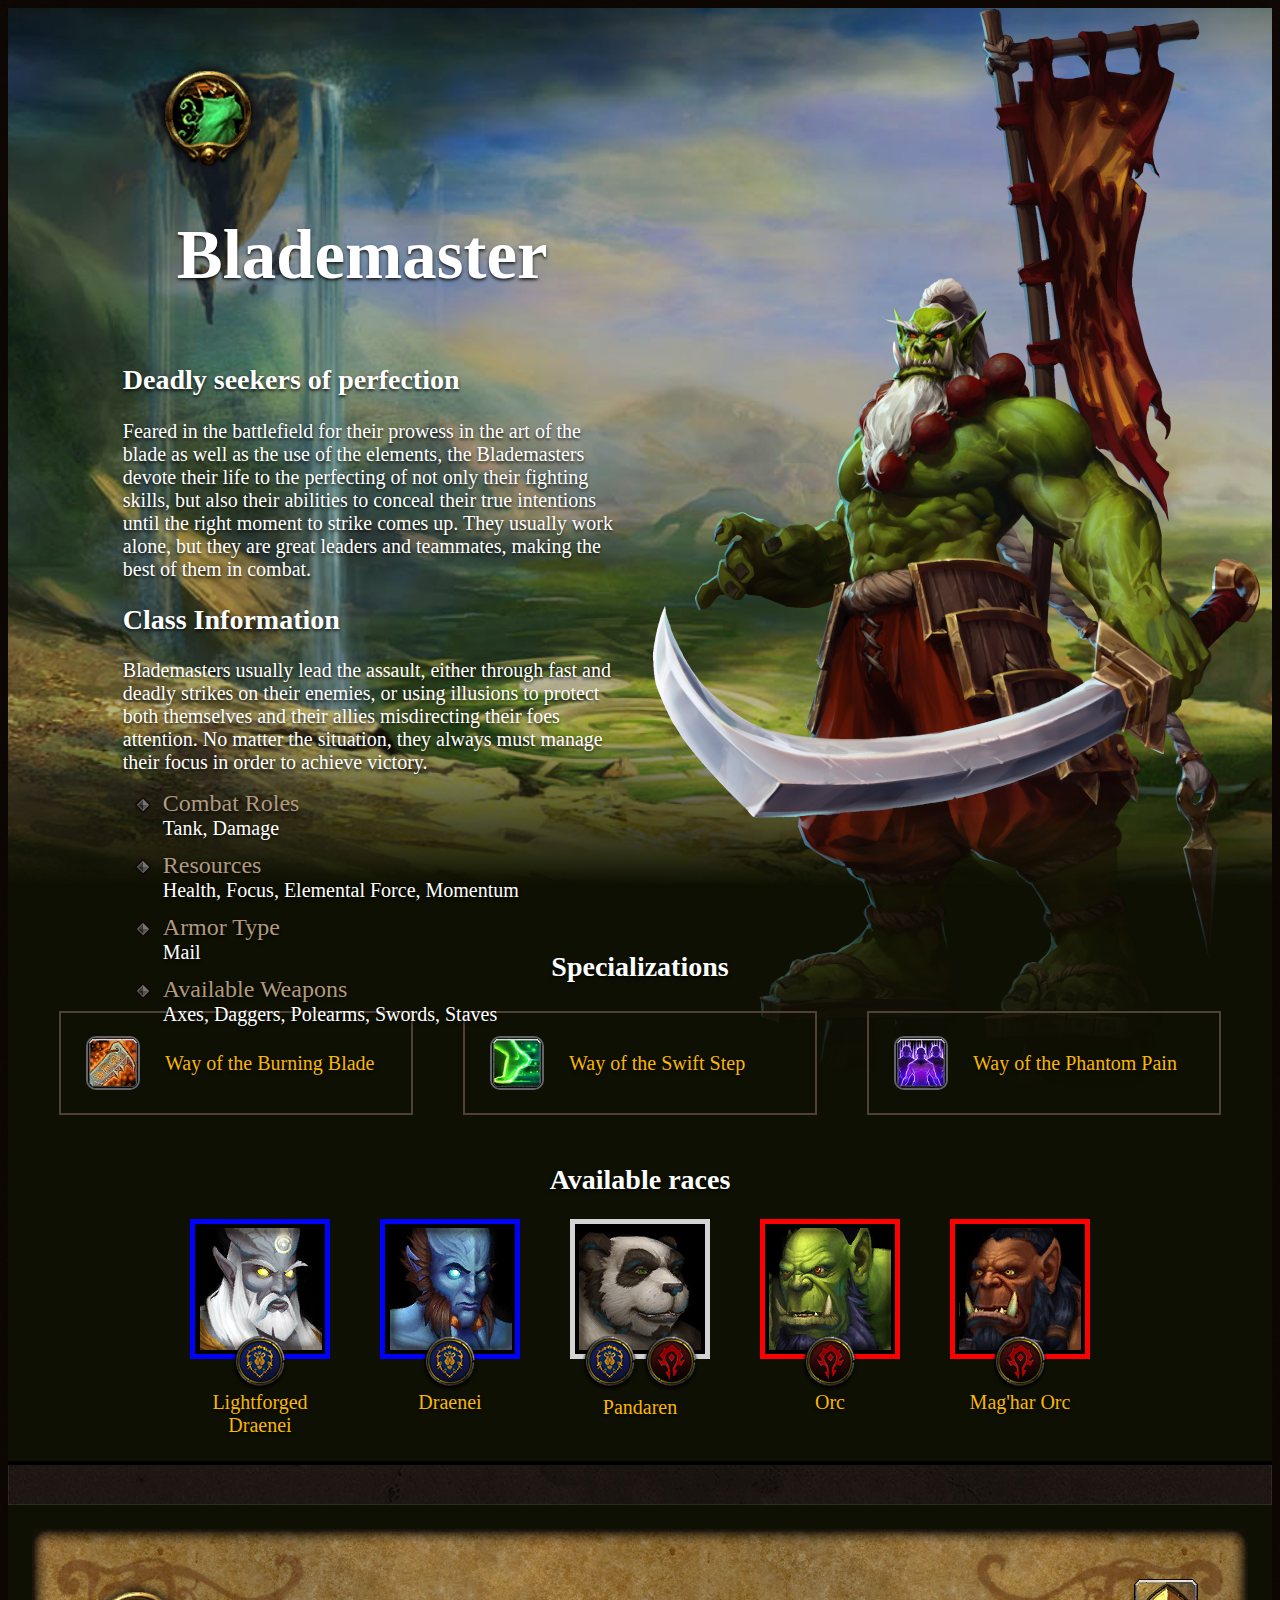
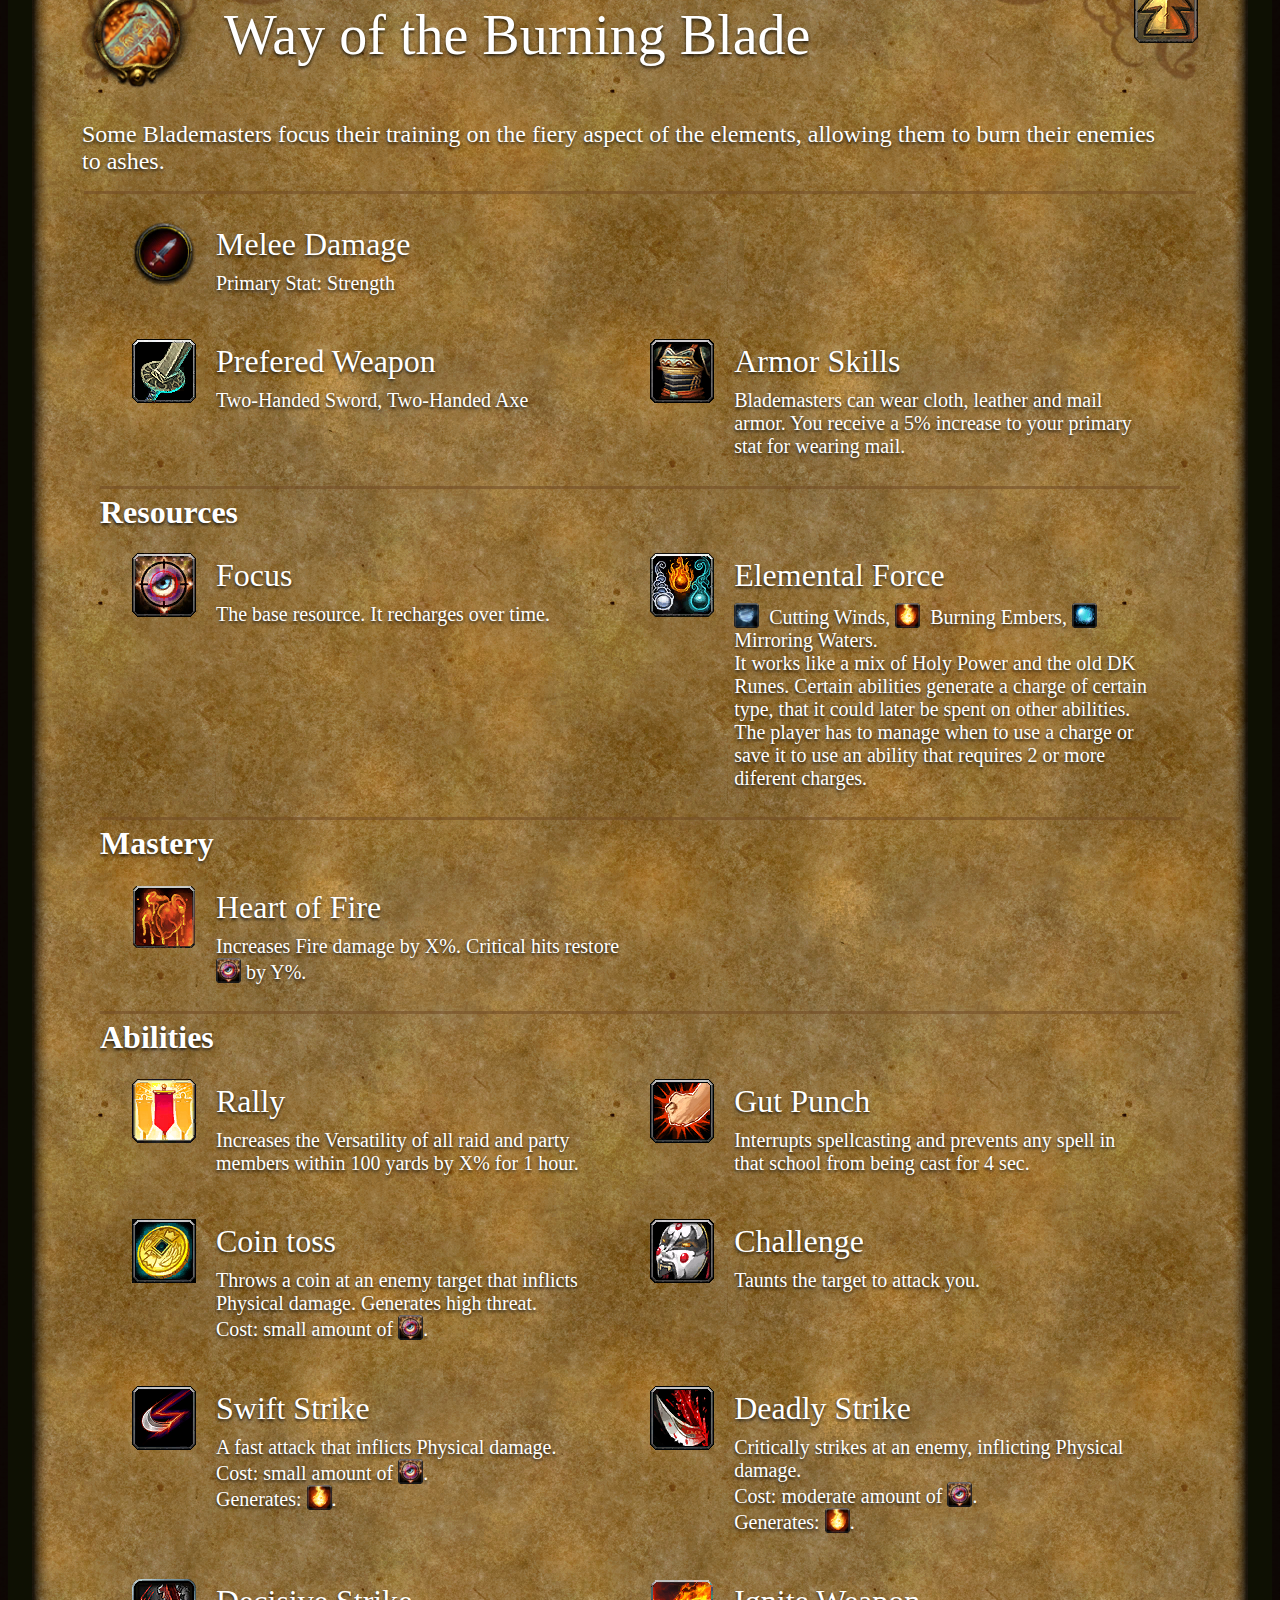
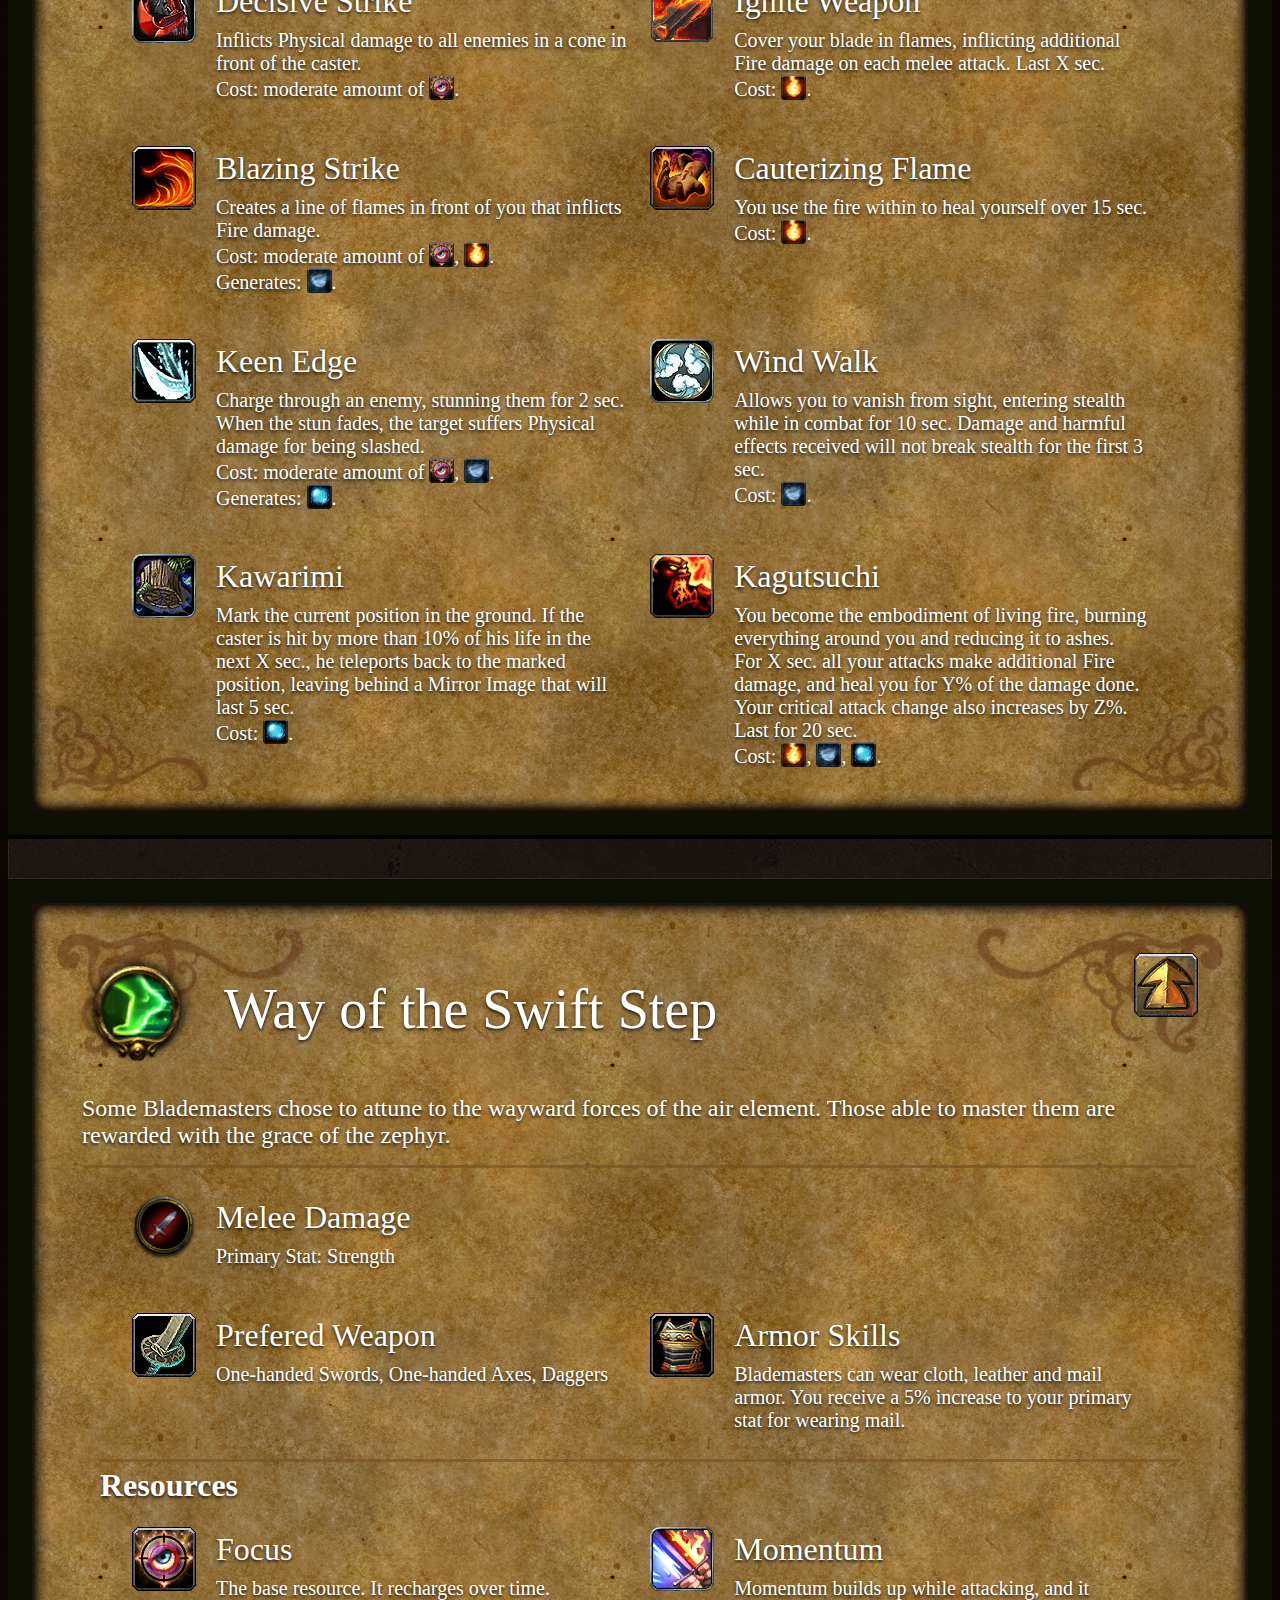
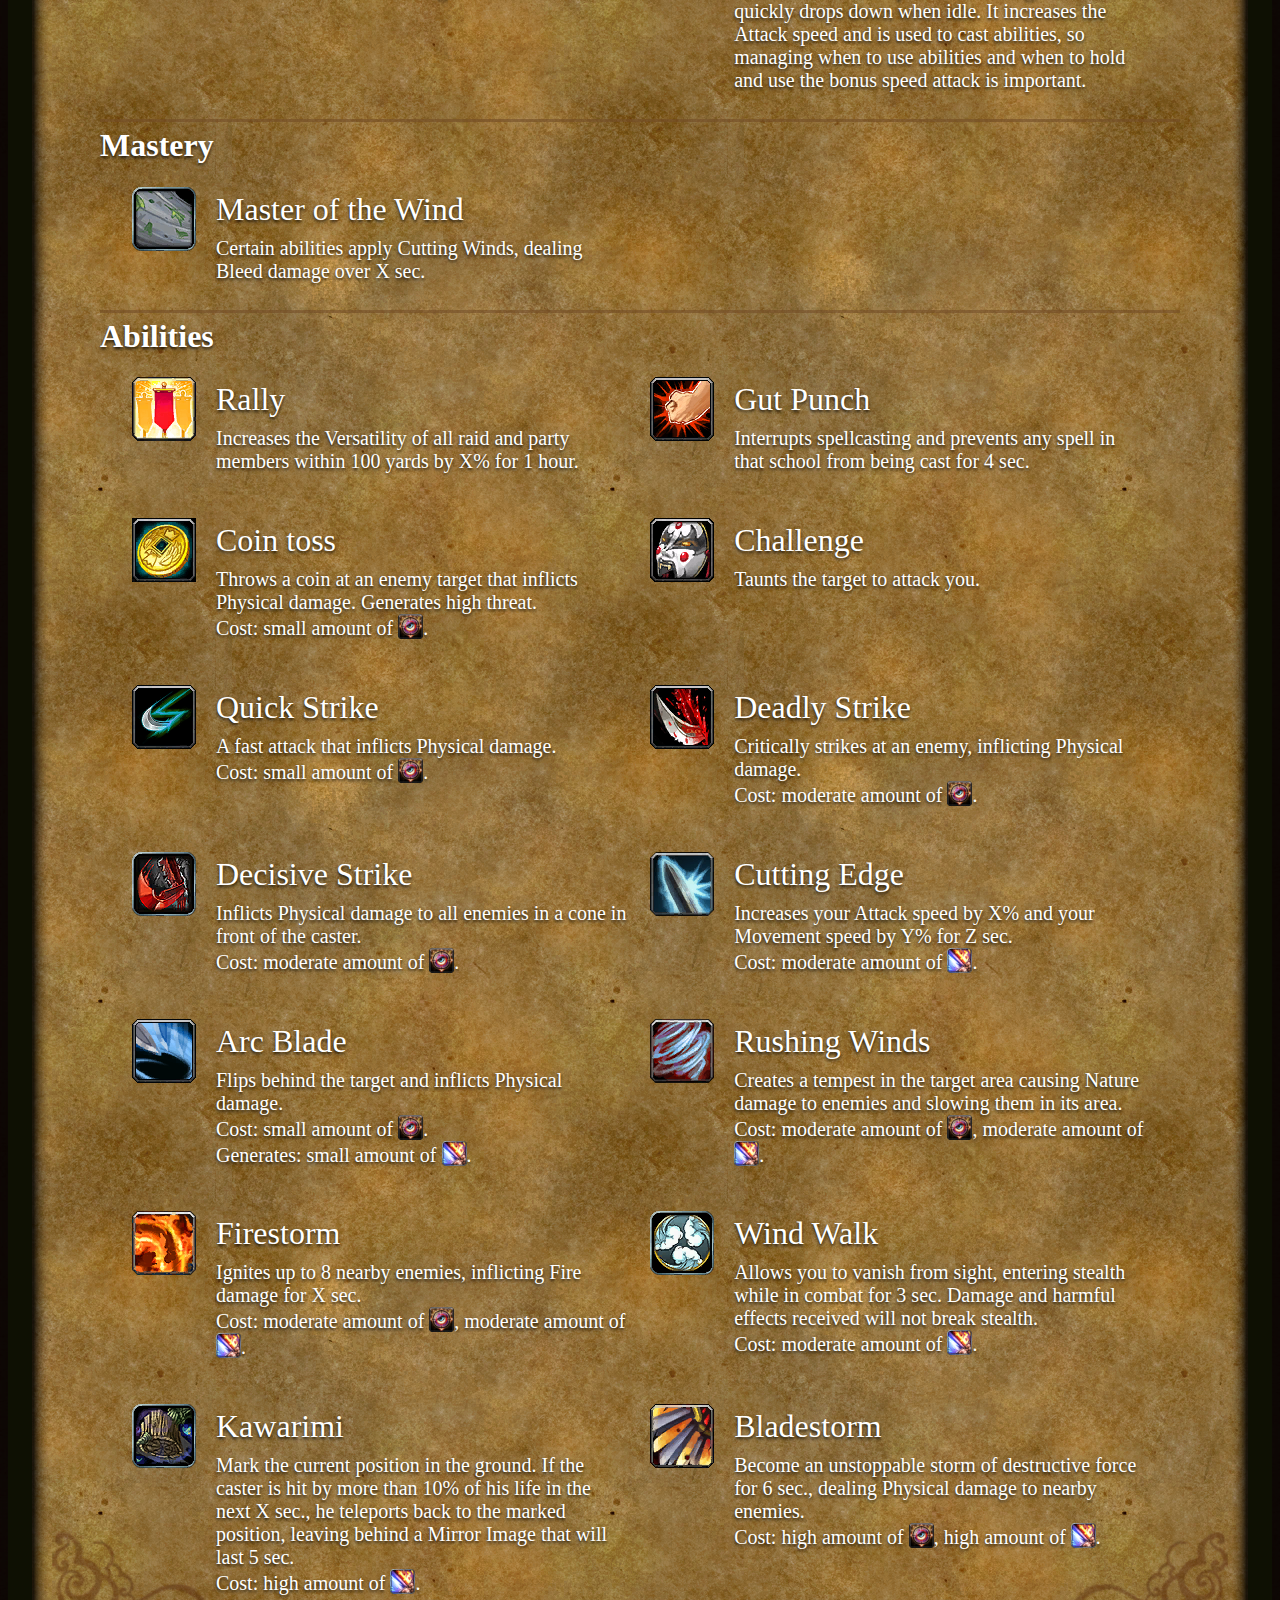
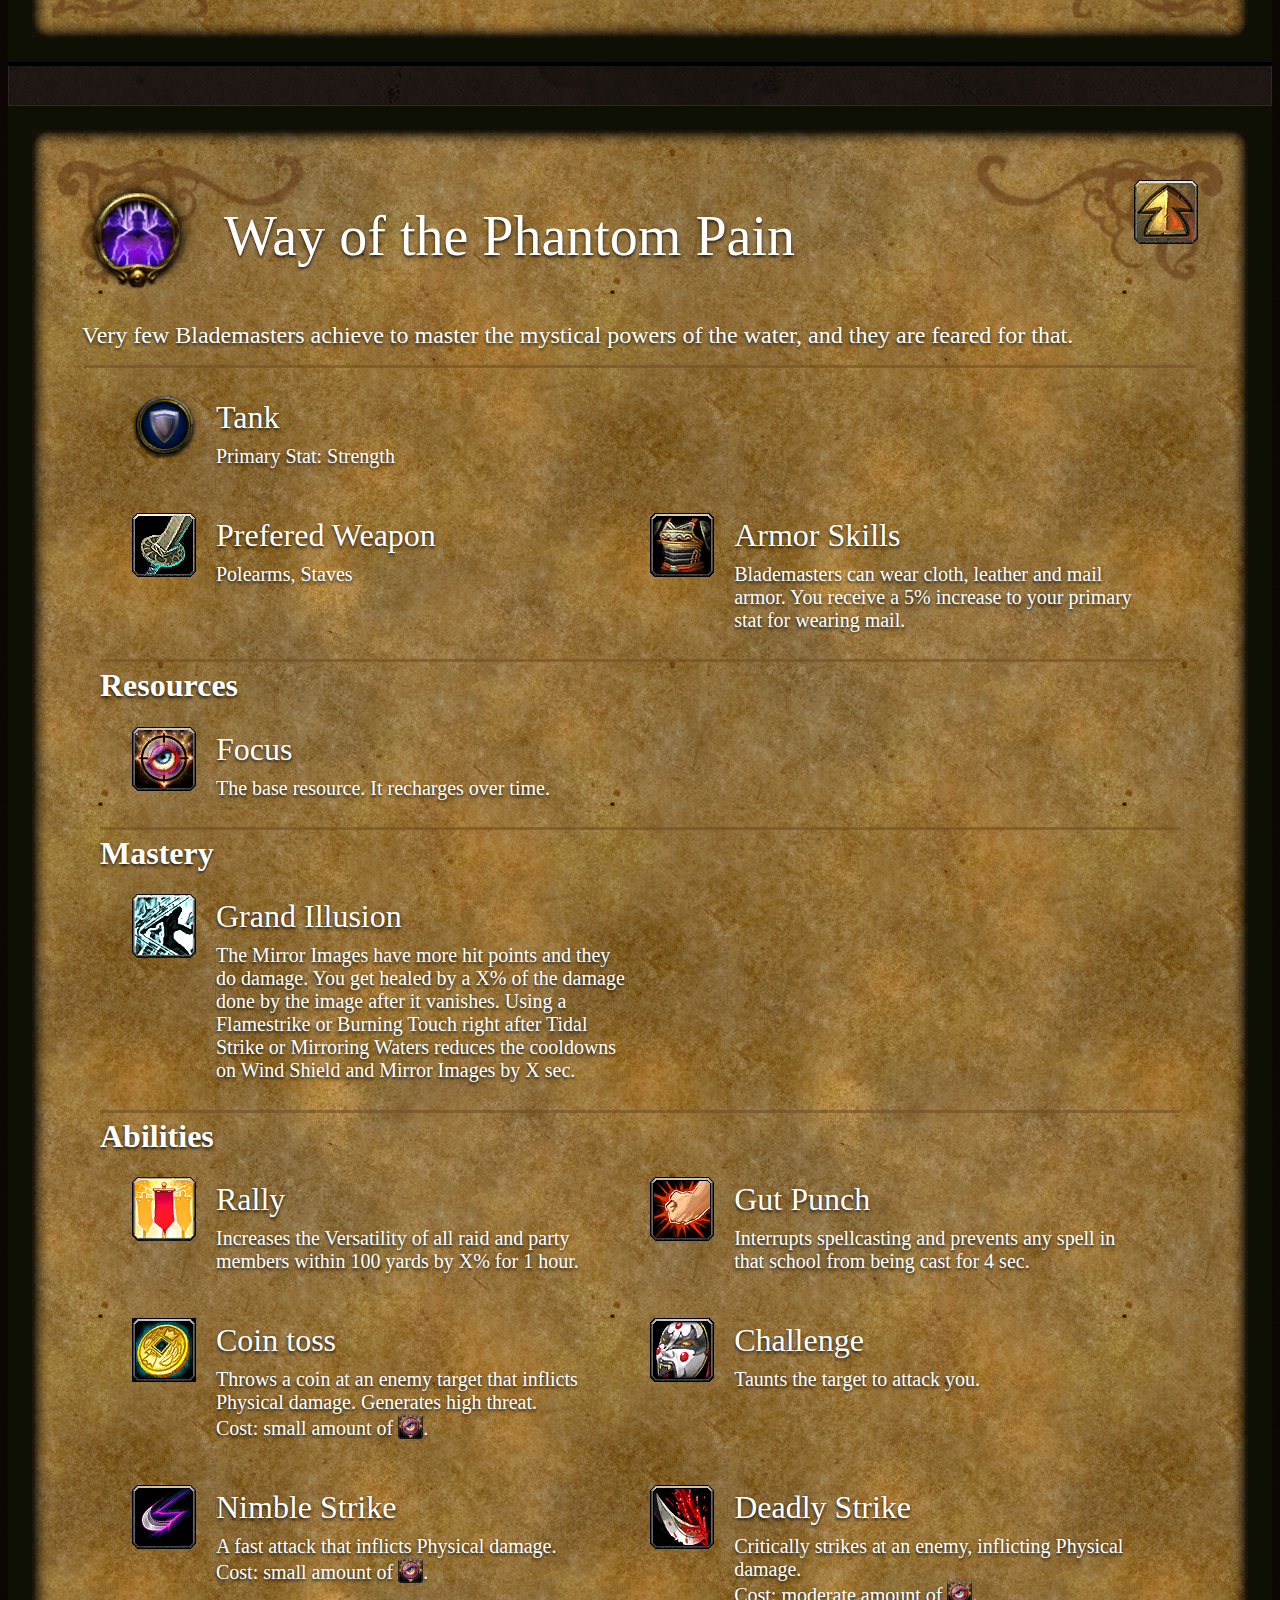
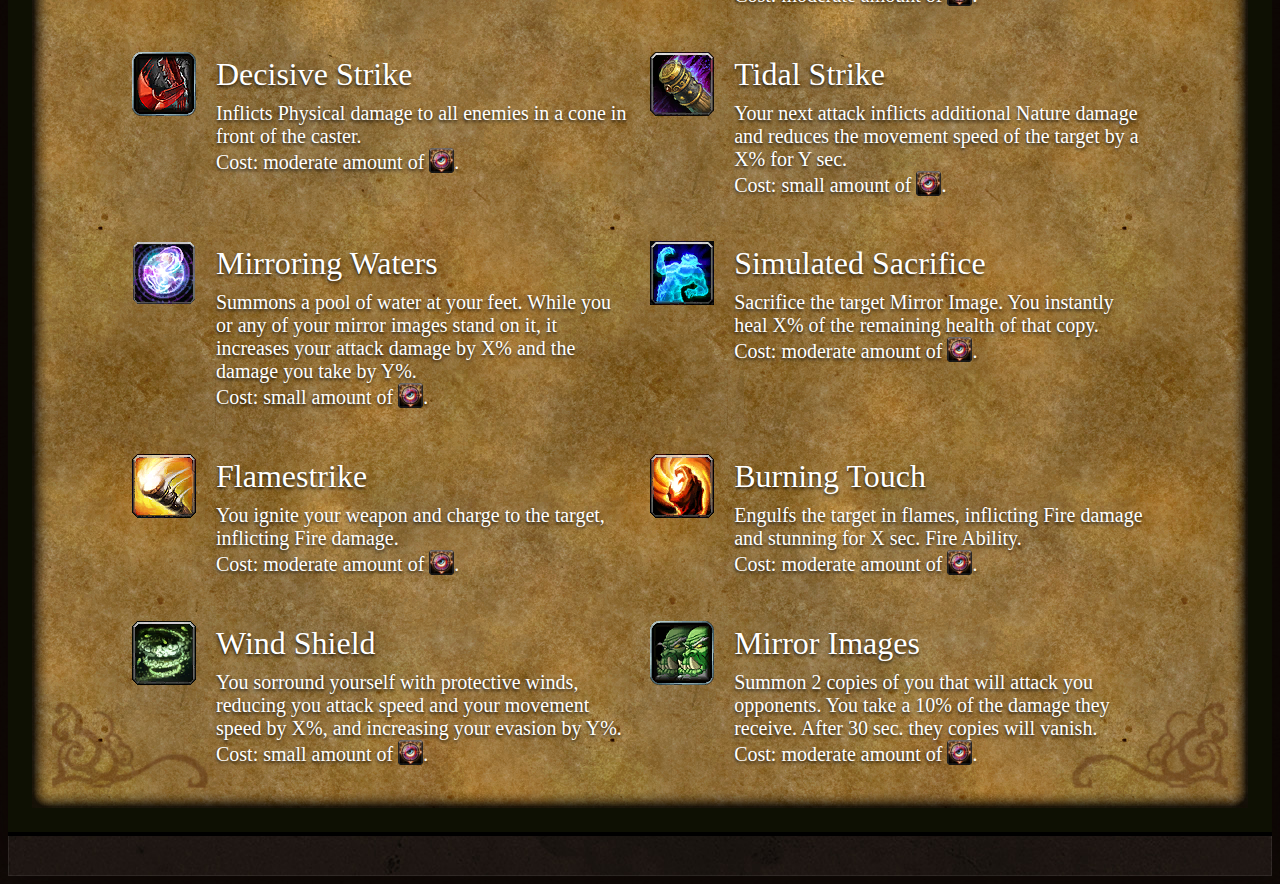
==== Blademaster.html @ dfed4e3c "Add files via upload" ====
<html>
	<head>
		<link rel="stylesheet" href="Blademaster/blademaster.css">
		<title>World of Warcraft class concept: Blademaster</title>
		<meta name="description" content="Concept for a new Blademaster class for World of Warcraft" />
		<meta property="og:title" content="WoW class concept: Blademaster" />
		<meta property="og:url" content="https://pacomadreja.github.io/Blademaster.html" />
		<meta property="og:description" content="Concept for a new Blademaster class for World of Warcraft" />
		<meta property="og:image" content="https://pacomadreja.github.io/Blademaster/bmMiniature.png" />
		<meta property="og:type" content="article" />
		<meta property="og:locale" content="en_US" />
	</head>
	<body>
		<div class="Pane-bg" style="background-color: #0e1003; background-image: url(Blademaster/nagrand_transp2.png);">
			<div class="intro">
				<div class="columns">
					<div class="left-column">
						<div class="left-column-content">
							<div class="title">
								<img src="Blademaster/blademaster-icon.PNG">
								<h1>Blademaster</h1>
							</div>
							<div class="class-desc">
								<h2>Deadly seekers of perfection</h2>
								
								Feared in the battlefield for their prowess in the art of the blade as well as the use of the elements, 
								the Blademasters devote their life to the perfecting of not only their fighting skills, 
								but also their abilities to conceal their true intentions until the right moment to strike comes up. 
								They usually work alone, but they are great leaders and teammates, making the best of them in combat.
							</div>
							<div class="class-info">
								<h2>Class Information</h2>
								Blademasters usually lead the assault, either through fast and deadly strikes on their enemies, 
								or using illusions to protect both themselves and their allies misdirecting their foes attention.
								No matter the situation, they always must manage their focus in order to achieve victory.
								<ul>
									<li>
										<div class="li-h">Combat Roles</div>
										Tank, Damage
									</li>
									
									<li>
										<div class="li-h">Resources</div>
										Health, Focus, Elemental Force, Momentum
									</li>
									
									<li>
										<div class="li-h">Armor Type</div>
										Mail
									</li>
									
									<li>
										<div class="li-h">Available Weapons</div>
										Axes, Daggers, Polearms, Swords, Staves
									</li>
								</ul>
							</div>
						</div>	
					</div>
					<div class="right-column">
						<img src="Blademaster/Samuro.png">
					</div>
				</div>
				
				<div class="specs" id="specs">
					<h2>Specializations</h2>
					<div class="spec-list">
						<a class="spec-list-element" href="#spec1">
							<img class="spec-list-img" src="Blademaster/Inv_sword_2h_pvpcataclysms3_c_01.png">
							<div class="spec-list-label">Way of the Burning Blade</div>
						</a>
						<a class="spec-list-element" href="#spec2">
							<img class="spec-list-img" src="Blademaster/Spell_lifegivingspeed.png">
							<div class="spec-list-label">Way of the Swift Step</div>
						</a>
						<a class="spec-list-element" href="#spec3">
							<img class="spec-list-img" src="Blademaster/Ability_Mage_MassInvisibility.PNG">
							<div class="spec-list-label">Way of the Phantom Pain</div>
						</a>
					</div>
				</div>
				
				<div class="races">
					<h2>Available races</h2>
					<div class="race-list">
						<a class="race" href="https://worldofwarcraft.com/game/races/lightforged-draenei">
							<div class="frame alliance">
								<img class="race-img" src="Blademaster/Charactercreate-races_lightforged-male.png" alt="Lightforged Draenei">
							</div>
							<div class="faction">
								<img src="Blademaster/emblem-alliance.png" alt="Alliance">
							</div>
							<div class="race-label">Lightforged Draenei</div>
						</a>
						<a class="race" href="https://worldofwarcraft.com/game/races/draenei">
							<div class="frame alliance">
								<img class="race-img" src="Blademaster/Charactercreate-races_draenei-male.png" alt="Draenei">
							</div>
							<div class="faction">
								<img src="Blademaster/emblem-alliance.png" alt="Alliance">
							</div>
							<div class="race-label">Draenei</div>
						</a>
						<a class="race" href="https://worldofwarcraft.com/game/races/pandaren">
							<div class="frame">
								<img class="race-img" src="Blademaster/Charactercreate-races_panda-male.png" alt="Pandaren">
							</div>
							<div class="faction">
								<img src="Blademaster/emblem-alliance.png" alt="Alliance">
								<img src="Blademaster/emblem-horde.png" alt="Horde">
							</div>	
							<div class="race-label">Pandaren</div>
						</a>
						<a class="race" href="https://worldofwarcraft.com/game/races/orc">
							<div class="frame horde">
								<img class="race-img" src="Blademaster/Charactercreate-races_orc-male.png" alt="Orc">
							</div>
							<div class="faction">
								<img src="Blademaster/emblem-horde.png" alt="Horde">
							</div>	
							<div class="race-label">Orc</div>
						</a>
						<a class="race" href="https://worldofwarcraft.com/game/races/maghar-orc">
							<div class="frame horde">
								<img class="race-img" src="Blademaster/Charactercreate-races_maghar-male.png" alt="Mag'har Orc">
							</div>
							<div class="faction">
								<img src="Blademaster/emblem-horde.png" alt="Horde">
							</div>
							<div class="race-label">Mag'har Orc</div>
						</a>
					</div>	
				</div>
			</div>
				
			<div class="Separator"><div class="Divider"></div></div>
				
			<div class="spec-desc" id="spec1">
				<div class="bg-parchment">
					<div class="spec-header">
						<a class="backSpec" href="#specs"></a>
						<div class="spec-intro">
							<img class="spec-icon" src="Blademaster/specIcon_BB.png">
							<div class="spec-name">Way of the Burning Blade</div>
						</div>
						<div class="spec-summary">Some Blademasters focus their training on the fiery aspect of the elements, allowing them to burn their enemies to ashes.</div>
					</div>
					
					<div class="spec-separator"></div>
					
					<div class="spec-abilities">
						<div class="spec-abilities-row">
							<div class="spec-ability">
								<div class="spec-ab-icon role-icon-damage"></div>
								<div class="spec-ab-text">
									<div class="spec-ab-title">Melee Damage</div>
									<div class="spec-ab-desc">Primary Stat: Strength</div>
								</div>
							</div>
						</div>	
						<div class="spec-abilities-row">
							<div class="spec-ability">
								<div class="spec-ab-icon"><img src="Blademaster/INV_Sword_2H_DeepJinyu_B_01.PNG"></div>
								<div class="spec-ab-text">
									<div class="spec-ab-title">Prefered Weapon</div>
									<div class="spec-ab-desc">Two-Handed Sword, Two-Handed Axe</div>
								</div>
							</div>
							<div class="spec-ability">
								<div class="spec-ab-icon"><img src="Blademaster/INV_Chest_Samurai.PNG"></div>
								<div class="spec-ab-text">
									<div class="spec-ab-title">Armor Skills</div>
									<div class="spec-ab-desc">Blademasters can wear cloth, leather and mail armor. You receive a 5% increase to your primary stat for wearing mail.</div>
								</div>
							</div>
						</div>
					</div>
						
					<div class="spec-separator"></div>

					<h3>Resources</h3>
					<div class="spec-abilities">
						<div class="spec-abilities-row">
							<div class="spec-ability">
								<div class="spec-ab-icon"><img src="Blademaster/Ability_hunter_mastermarksman.png"></div>
								<div class="spec-ab-text">
									<div class="spec-ab-title">Focus</div>
									<div class="spec-ab-desc">The base resource. It recharges over time.</div>
								</div>
							</div>
							<div class="spec-ability">
								<div class="spec-ab-icon"><img src="Blademaster/Ability_shaman_ascendance.png"></div>
								<div class="spec-ab-text">
									<div class="spec-ab-title">Elemental Force</div>
									<div class="spec-ab-desc">
										<img class="micro-icon" src="Blademaster/INV_Elemental_Mote_Air01.PNG" style="margin-right: 0.625rem;">Cutting Winds, <img class="micro-icon" src="Blademaster/INV_SummerFest_FireSpirit.PNG" style="margin-right: 0.625rem;">Burning Embers, <img class="micro-icon" src="Blademaster/INV_Elemental_Primal_Water.PNG" style="margin-right: 0.625rem;">Mirroring Waters.<br>
										It works like a mix of Holy Power and the old DK Runes. Certain abilities generate a charge of certain type, that it could later be spent on other abilities. The player has to manage when to use a charge or save it to use an ability that requires 2 or more diferent charges.
									</div>
								</div>
							</div>
						</div>
					</div>
						
					<div class="spec-separator"></div>
						
					<h3>Mastery</h3>
					<div class="spec-abilities">
						<div class="spec-abilities-row">
							<div class="spec-ability">
								<div class="spec-ab-icon"><img src="Blademaster/Inv_ragnaros_heart.png"></div>
								<div class="spec-ab-text">
									<div class="spec-ab-title">Heart of Fire</div>
									<div class="spec-ab-desc">Increases Fire damage by X%. Critical hits restore <img class="micro-icon" src="Blademaster/Ability_hunter_mastermarksman.png"> by Y%.</div>
								</div>
							</div>
						</div>
					</div>

					<div class="spec-separator"></div>
						
					<h3>Abilities</h3>
					<div class="spec-abilities">
						<div class="spec-abilities-row">
							<div class="spec-ability">
								<div class="spec-ab-icon"><img src="Blademaster/Achievement_doublejeopardy.png"></div>
								<div class="spec-ab-text">
									<div class="spec-ab-title">Rally</div>
									<div class="spec-ab-desc">Increases the Versatility of all raid and party members within 100 yards by X% for 1 hour.</div>
								</div>
							</div>
							<div class="spec-ability">
								<div class="spec-ab-icon"><img src="Blademaster/Ability_rogue_kidneyshot.png"></div>
								<div class="spec-ab-text">
									<div class="spec-ab-title">Gut Punch</div>
									<div class="spec-ab-desc">Interrupts spellcasting and prevents any spell in that school from being cast for 4 sec.</div>
								</div>
							</div>
						</div>
					
						<div class="spec-abilities-row">
							<div class="spec-ability">
								<div class="spec-ab-icon"><img src="Blademaster/Racial_Dwarf_FindTreasure.PNG"></div>
								<div class="spec-ab-text">
									<div class="spec-ab-title">Coin toss</div>
									<div class="spec-ab-desc">
										Throws a coin at an enemy target that inflicts Physical damage. Generates high threat.<br>
										Cost: small amount of <img class="micro-icon" src="Blademaster/Ability_hunter_mastermarksman.png">.
									</div>
								</div>
							</div>
							<div class="spec-ability">
								<div class="spec-ab-icon"><img src="Blademaster/INV_Mask_01.PNG"></div>
								<div class="spec-ab-text">
									<div class="spec-ab-title">Challenge</div>
									<div class="spec-ab-desc">
										Taunts the target to attack you.
									</div>
								</div>
							</div>
						</div>
						
						<div class="spec-abilities-row">
							<div class="spec-ability">
								<div class="spec-ab-icon"><img src="Blademaster/Burning_Blade_Icon_custom.png"></div>
								<div class="spec-ab-text">
									<div class="spec-ab-title">Swift Strike</div>
									<div class="spec-ab-desc">
										A fast attack that inflicts Physical damage.<br>
										Cost: small amount of <img class="micro-icon" src="Blademaster/Ability_hunter_mastermarksman.png">.<br>
										Generates: <img class="micro-icon" src="Blademaster/INV_SummerFest_FireSpirit.PNG">.
									</div>
								</div>
							</div>
							<div class="spec-ability">
								<div class="spec-ab-icon"><img src="Blademaster/Ability_gouge.png"></div>
								<div class="spec-ab-text">
									<div class="spec-ab-title">Deadly Strike</div>
									<div class="spec-ab-desc">
										Critically strikes at an enemy, inflicting Physical damage.<br>
										Cost: moderate amount of <img class="micro-icon" src="Blademaster/Ability_hunter_mastermarksman.png">.<br>
										Generates: <img class="micro-icon" src="Blademaster/INV_SummerFest_FireSpirit.PNG">.
									</div>
								</div>
							</div>
						</div>						
						
						<div class="spec-abilities-row">
							<div class="spec-ability">
								<div class="spec-ab-icon"><img src="Blademaster/Ability_criticalstrike.png"></div>
								<div class="spec-ab-text">
									<div class="spec-ab-title">Decisive Strike</div>
									<div class="spec-ab-desc">
										Inflicts Physical damage to all enemies in a cone in front of the caster.<br>
										Cost: moderate amount of <img class="micro-icon" src="Blademaster/Ability_hunter_mastermarksman.png">.
									</div>
								</div>
							</div>
							<div class="spec-ability">
								<div class="spec-ab-icon"><img src="Blademaster/Inv_sword_1h_aggramar_d_01.png"></div>
								<div class="spec-ab-text">
									<div class="spec-ab-title">Ignite Weapon</div>
									<div class="spec-ab-desc">
										Cover your blade in flames, inflicting additional Fire damage on each melee attack. Last X sec.<br>
										Cost: <img class="micro-icon" src="Blademaster/INV_SummerFest_FireSpirit.PNG">.
									</div>
								</div>
							</div>
						</div>
												
						<div class="spec-abilities-row">
							<div class="spec-ability">
								<div class="spec-ab-icon"><img src="Blademaster/Ability_rhyolith_magmaflow_wave.png"></div>
								<div class="spec-ab-text">
									<div class="spec-ab-title">Blazing Strike</div>
									<div class="spec-ab-desc">
										Creates a line of flames in front of you that inflicts Fire damage.<br>
										Cost: moderate amount of <img class="micro-icon" src="Blademaster/Ability_hunter_mastermarksman.png">, <img class="micro-icon" src="Blademaster/INV_SummerFest_FireSpirit.PNG">.<br>
										Generates: <img class="micro-icon" src="Blademaster/INV_Elemental_Mote_Air01.PNG">.
									</div>
								</div>
							</div>
							<div class="spec-ability">
								<div class="spec-ab-icon"><img src="Blademaster/Ability_Mage_HotStreak.PNG"></div>
								<div class="spec-ab-text">
									<div class="spec-ab-title">Cauterizing Flame</div>
									<div class="spec-ab-desc">
										You use the fire within to heal yourself over 15 sec.<br>
										Cost: <img class="micro-icon" src="Blademaster/INV_SummerFest_FireSpirit.PNG">.
									</div>
								</div>
							</div>
						</div>
						
						<div class="spec-abilities-row">
							<div class="spec-ability">
								<div class="spec-ab-icon"><img src="Blademaster/Ability_titankeeper_piercingcorruption.png"></div>
								<div class="spec-ab-text">
									<div class="spec-ab-title">Keen Edge</div>
									<div class="spec-ab-desc">
										Charge through an enemy, stunning them for 2 sec. When the stun fades, the target suffers Physical damage for being slashed.<br>
										Cost: moderate amount of <img class="micro-icon" src="Blademaster/Ability_hunter_mastermarksman.png">, <img class="micro-icon" src="Blademaster/INV_Elemental_Mote_Air01.PNG">.<br>
										Generates: <img class="micro-icon" src="Blademaster/INV_Elemental_Primal_Water.PNG">.
									</div>
								</div>
							</div>
							<div class="spec-ability">
								<div class="spec-ab-icon"><img src="Blademaster/Spell_frost_windwalkon.png"></div>
								<div class="spec-ab-text">
									<div class="spec-ab-title">Wind Walk</div>
									<div class="spec-ab-desc">
										Allows you to vanish from sight, entering stealth while in combat for 10 sec. Damage and harmful effects received will not break stealth for the first 3 sec.<br>
										Cost: <img class="micro-icon" src="Blademaster/INV_Elemental_Mote_Air01.PNG">.
									</div>
								</div>
							</div>
						</div>
						
						<div class="spec-abilities-row">
							<div class="spec-ability">
								<div class="spec-ab-icon"><img src="Blademaster/Spell_nature_naturesblessing.png"></div>
								<div class="spec-ab-text">
									<div class="spec-ab-title">Kawarimi</div>
									<div class="spec-ab-desc">
										Mark the current position in the ground. If the caster is hit by more than 10% of his life in the next X sec., he teleports back to the marked position, leaving behind a Mirror Image that will last 5 sec.<br>
										Cost: <img class="micro-icon" src="Blademaster/INV_Elemental_Primal_Water.PNG">.
									</div>
								</div>
							</div>
							<div class="spec-ability">
								<div class="spec-ab-icon"><img src="Blademaster/Warrior_talent_icon_furyintheblood.png"></div>
								<div class="spec-ab-text">
									<div class="spec-ab-title">Kagutsuchi</div>
									<div class="spec-ab-desc">
										You become the embodiment of living fire, burning everything around you and reducing it to ashes.<br>
										For X sec. all your attacks make additional Fire damage, and heal you for Y% of the damage done. Your critical attack change also increases by Z%. Last for 20 sec.<br>
										Cost: <img class="micro-icon" src="Blademaster/INV_SummerFest_FireSpirit.PNG">, <img class="micro-icon" src="Blademaster/INV_Elemental_Mote_Air01.PNG">, <img class="micro-icon" src="Blademaster/INV_Elemental_Primal_Water.PNG">.
									</div>
								</div>
							</div>
						</div>
					</div>
				</div>
			</div>
			
			<div class="Separator"><div class="Divider"></div></div>

			<div class="spec-desc" id="spec2">
				<div class="bg-parchment">
					<div class="spec-header">
						<a class="backSpec" href="#specs"></a>
						<div class="spec-intro">
							<img class="spec-icon" src="Blademaster/specIcon_SS.png">
							<div class="spec-name">Way of the Swift Step</div>
						</div>							
						<div class="spec-summary">Some Blademasters chose to attune to the wayward forces of the air element. Those able to master them are rewarded with the grace of the zephyr.</div>
					</div>
					
					<div class="spec-separator"></div>
					
					<div class="spec-abilities">
						<div class="spec-abilities-row">
							<div class="spec-ability">
								<div class="spec-ab-icon role-icon-damage"></div>
								<div class="spec-ab-text">
									<div class="spec-ab-title">Melee Damage</div>
									<div class="spec-ab-desc">Primary Stat: Strength</div>
								</div>
							</div>
						</div>
						<div class="spec-abilities-row">	
							<div class="spec-ability">
								<div class="spec-ab-icon"><img src="Blademaster/INV_Sword_2H_DeepJinyu_B_01.PNG"></div>
								<div class="spec-ab-text">
									<div class="spec-ab-title">Prefered Weapon</div>
									<div class="spec-ab-desc">One-handed Swords, One-handed Axes, Daggers</div>
								</div>
							</div>
							<div class="spec-ability">
								<div class="spec-ab-icon"><img src="Blademaster/INV_Chest_Samurai.PNG"></div>
								<div class="spec-ab-text">
									<div class="spec-ab-title">Armor Skills</div>
									<div class="spec-ab-desc">Blademasters can wear cloth, leather and mail armor. You receive a 5% increase to your primary stat for wearing mail.</div>
								</div>
							</div>
						</div>
					</div>
					
					<div class="spec-separator"></div>

					<h3>Resources</h3>
					<div class="spec-abilities">
						<div class="spec-abilities-row">
							<div class="spec-ability">
								<div class="spec-ab-icon"><img src="Blademaster/Ability_hunter_mastermarksman.png"></div>
								<div class="spec-ab-text">
									<div class="spec-ab-title">Focus</div>
									<div class="spec-ab-desc">The base resource. It recharges over time.</div>
								</div>
							</div>
							<div class="spec-ability">
								<div class="spec-ab-icon"><img src="Blademaster/Ability_dualwieldspecialization.png"></div>
								<div class="spec-ab-text">
									<div class="spec-ab-title">Momentum</div>
									<div class="spec-ab-desc">Momentum builds up while attacking, and it quickly drops down when idle. It increases the Attack speed and is used to cast abilities, so managing when to use abilities and when to hold and use the bonus speed attack is important.</div>
								</div>
							</div>
						</div>
					</div>

					<div class="spec-separator"></div>
						
					<h3>Mastery</h3>
					<div class="spec-abilities">
						<div class="spec-abilities-row">
							<div class="spec-ability">
								<div class="spec-ab-icon"><img src="Blademaster/Spell_nature_cyclone.png"></div>
								<div class="spec-ab-text">
									<div class="spec-ab-title">Master of the Wind</div>
									<div class="spec-ab-desc">Certain abilities apply Cutting Winds, dealing Bleed damage over X sec.</div>
								</div>
							</div>
						</div>
					</div>

					<div class="spec-separator"></div>
						
					<h3>Abilities</h3>
					<div class="spec-abilities">
						<div class="spec-abilities-row">
							<div class="spec-ability">
								<div class="spec-ab-icon"><img src="Blademaster/Achievement_doublejeopardy.png"></div>
								<div class="spec-ab-text">
									<div class="spec-ab-title">Rally</div>
									<div class="spec-ab-desc">Increases the Versatility of all raid and party members within 100 yards by X% for 1 hour.</div>
								</div>
							</div>
							<div class="spec-ability">
								<div class="spec-ab-icon"><img src="Blademaster/Ability_rogue_kidneyshot.png"></div>
								<div class="spec-ab-text">
									<div class="spec-ab-title">Gut Punch</div>
									<div class="spec-ab-desc">Interrupts spellcasting and prevents any spell in that school from being cast for 4 sec.</div>
								</div>
							</div>
						</div>
					
						<div class="spec-abilities-row">
							<div class="spec-ability">
								<div class="spec-ab-icon"><img src="Blademaster/Racial_Dwarf_FindTreasure.PNG"></div>
								<div class="spec-ab-text">
									<div class="spec-ab-title">Coin toss</div>
									<div class="spec-ab-desc">
										Throws a coin at an enemy target that inflicts Physical damage. Generates high threat.<br>
										Cost: small amount of <img class="micro-icon" src="Blademaster/Ability_hunter_mastermarksman.png">.
									</div>
								</div>
							</div>
							<div class="spec-ability">
								<div class="spec-ab-icon"><img src="Blademaster/INV_Mask_01.PNG"></div>
								<div class="spec-ab-text">
									<div class="spec-ab-title">Challenge</div>
									<div class="spec-ab-desc">
										Taunts the target to attack you.
									</div>
								</div>
							</div>
						</div>
							
						<div class="spec-abilities-row">
							<div class="spec-ability">
								<div class="spec-ab-icon"><img src="Blademaster/Crushing_Blows_Icon_custom.png"></div>
								<div class="spec-ab-text">
									<div class="spec-ab-title">Quick Strike</div>
									<div class="spec-ab-desc">
										A fast attack that inflicts Physical damage.<br>
										Cost: small amount of <img class="micro-icon" src="Blademaster/Ability_hunter_mastermarksman.png">.
									</div>
								</div>
							</div>
							<div class="spec-ability">
								<div class="spec-ab-icon"><img src="Blademaster/Ability_gouge.png"></div>
								<div class="spec-ab-text">
									<div class="spec-ab-title">Deadly Strike</div>
									<div class="spec-ab-desc">
										Critically strikes at an enemy, inflicting Physical damage.<br>
										Cost: moderate amount of <img class="micro-icon" src="Blademaster/Ability_hunter_mastermarksman.png">.
									</div>
								</div>
							</div>
						</div>
						
						<div class="spec-abilities-row">
							<div class="spec-ability">
								<div class="spec-ab-icon"><img src="Blademaster/Ability_criticalstrike.png"></div>
								<div class="spec-ab-text">
									<div class="spec-ab-title">Decisive Strike</div>
									<div class="spec-ab-desc">
										Inflicts Physical damage to all enemies in a cone in front of the caster.<br>
										Cost: moderate amount of <img class="micro-icon" src="Blademaster/Ability_hunter_mastermarksman.png">.
									</div>
								</div>
							</div>
							<div class="spec-ability">
								<div class="spec-ab-icon"><img src="Blademaster/Spell_warrior_sharpenblade.png"></div>
								<div class="spec-ab-text">
									<div class="spec-ab-title">Cutting Edge</div>
									<div class="spec-ab-desc">
										Increases your Attack speed by X% and your Movement speed by Y% for Z sec.<br>
										Cost: moderate amount of <img class="micro-icon" src="Blademaster/Ability_dualwieldspecialization.png">.
									</div>
								</div>
							</div>
						</div>
						
						<div class="spec-abilities-row">
							<div class="spec-ability">
								<div class="spec-ab-icon"><img src="Blademaster/Ability_rogue_feint.png"></div>
								<div class="spec-ab-text">
									<div class="spec-ab-title">Arc Blade</div>
									<div class="spec-ab-desc">
										Flips behind the target and inflicts Physical damage.<br>
										Cost: small amount of <img class="micro-icon" src="Blademaster/Ability_hunter_mastermarksman.png">.<br>
										Generates: small amount of <img class="micro-icon" src="Blademaster/Ability_dualwieldspecialization.png">.
									</div>
								</div>
							</div>
							<div class="spec-ability">
								<div class="spec-ab-icon"><img src="Blademaster/Ability_IronMaidens_SwirlingVortex.PNG"></div>
								<div class="spec-ab-text">
									<div class="spec-ab-title">Rushing Winds</div>
									<div class="spec-ab-desc">
										Creates a tempest in the target area causing Nature damage to enemies and slowing them in its area.<br>
										Cost: moderate amount of <img class="micro-icon" src="Blademaster/Ability_hunter_mastermarksman.png">, moderate amount of <img class="micro-icon" src="Blademaster/Ability_dualwieldspecialization.png">.
									</div>
								</div>
							</div>
						</div>
						
						<div class="spec-abilities-row">
							<div class="spec-ability">
								<div class="spec-ab-icon"><img src="Blademaster/Ability_warlock_inferno.png"></div>
								<div class="spec-ab-text">
									<div class="spec-ab-title">Firestorm</div>
									<div class="spec-ab-desc">
										Ignites up to 8 nearby enemies, inflicting Fire damage for X sec.<br>
										Cost: moderate amount of <img class="micro-icon" src="Blademaster/Ability_hunter_mastermarksman.png">, moderate amount of <img class="micro-icon" src="Blademaster/Ability_dualwieldspecialization.png">.
									</div>
								</div>
							</div>
							<div class="spec-ability">
								<div class="spec-ab-icon"><img src="Blademaster/Spell_frost_windwalkon.png"></div>
								<div class="spec-ab-text">
									<div class="spec-ab-title">Wind Walk</div>
									<div class="spec-ab-desc">
										Allows you to vanish from sight, entering stealth while in combat for 3 sec. Damage and harmful effects received will not break stealth.<br>
										Cost: moderate amount of <img class="micro-icon" src="Blademaster/Ability_dualwieldspecialization.png">.
									</div>
								</div>
							</div>
						</div>
						
						<div class="spec-abilities-row">
							<div class="spec-ability">
								<div class="spec-ab-icon"><img src="Blademaster/Spell_nature_naturesblessing.png"></div>
								<div class="spec-ab-text">
									<div class="spec-ab-title">Kawarimi</div>
									<div class="spec-ab-desc">
										Mark the current position in the ground. If the caster is hit by more than 10% of his life in the next X sec., he teleports back to the marked position, leaving behind a Mirror Image that will last 5 sec.<br>
										Cost: high amount of <img class="micro-icon" src="Blademaster/Ability_dualwieldspecialization.png">.
									</div>
								</div>
							</div>
							<div class="spec-ability">
								<div class="spec-ab-icon"><img src="Blademaster/Ability_warrior_bladestorm.png"></div>
								<div class="spec-ab-text">
									<div class="spec-ab-title">Bladestorm</div>
									<div class="spec-ab-desc">
										Become an unstoppable storm of destructive force for 6 sec., dealing Physical damage to nearby enemies.<br>
										Cost: high amount of <img class="micro-icon" src="Blademaster/Ability_hunter_mastermarksman.png">, high amount of <img class="micro-icon" src="Blademaster/Ability_dualwieldspecialization.png">.
									</div>
								</div>
							</div>
						</div>
					</div>
				</div>
			</div>
			
			<div class="Separator"><div class="Divider"></div></div>

			<div class="spec-desc" id="spec3">
				<div class="bg-parchment">
					<div class="spec-header">
						<a class="backSpec" href="#specs"></a>
						<div class="spec-intro">
							<img class="spec-icon" src="Blademaster/specIcon_PP.png">
							<div class="spec-name">Way of the Phantom Pain</div>
						</div>							
						<div class="spec-summary">Very few Blademasters achieve to master the mystical powers of the water, and they are feared for that.</div>
					</div>
					
					<div class="spec-separator"></div>
					
					<div class="spec-abilities">
						<div class="spec-abilities-row">
							<div class="spec-ability">
								<div class="spec-ab-icon role-icon-tank"></div>
								<div class="spec-ab-text">
									<div class="spec-ab-title">Tank</div>
									<div class="spec-ab-desc">Primary Stat: Strength</div>
								</div>
							</div>
						</div>
						
						<div class="spec-abilities-row">
							<div class="spec-ability">
								<div class="spec-ab-icon"><img src="Blademaster/INV_Sword_2H_DeepJinyu_B_01.PNG"></div>
								<div class="spec-ab-text">
									<div class="spec-ab-title">Prefered Weapon</div>
									<div class="spec-ab-desc">Polearms, Staves</div>
								</div>
							</div>
							<div class="spec-ability">
								<div class="spec-ab-icon"><img src="Blademaster/INV_Chest_Samurai.PNG"></div>
								<div class="spec-ab-text">
									<div class="spec-ab-title">Armor Skills</div>
									<div class="spec-ab-desc">Blademasters can wear cloth, leather and mail armor. You receive a 5% increase to your primary stat for wearing mail.</div>
								</div>
							</div>
						</div>
					</div>
						
					<div class="spec-separator"></div>

					<h3>Resources</h3>
					<div class="spec-abilities">
						<div class="spec-abilities-row">
							<div class="spec-ability">
								<div class="spec-ab-icon"><img src="Blademaster/Ability_hunter_mastermarksman.png"></div>
								<div class="spec-ab-text">
									<div class="spec-ab-title">Focus</div>
									<div class="spec-ab-desc">The base resource. It recharges over time.</div>
								</div>
							</div>
						</div>
					</div>

					<div class="spec-separator"></div>
						
					<h3>Mastery</h3>
					<div class="spec-abilities">
						<div class="spec-abilities-row">
							<div class="spec-ability">
								<div class="spec-ab-icon"><img src="Blademaster/Ability_titankeeper_phasing.png"></div>
								<div class="spec-ab-text">
									<div class="spec-ab-title">Grand Illusion</div>
									<div class="spec-ab-desc">The Mirror Images have more hit points and they do damage. You get healed by a X% of the damage done by the image after it vanishes. Using a Flamestrike or Burning Touch right after Tidal Strike or Mirroring Waters reduces the cooldowns on Wind Shield and Mirror Images by X sec.</div>
								</div>
							</div>
						</div>
					</div>

					<div class="spec-separator"></div>
						
					<h3>Abilities</h3>
					<div class="spec-abilities">
						<div class="spec-abilities-row">
							<div class="spec-ability">
								<div class="spec-ab-icon"><img src="Blademaster/Achievement_doublejeopardy.png"></div>
								<div class="spec-ab-text">
									<div class="spec-ab-title">Rally</div>
									<div class="spec-ab-desc">Increases the Versatility of all raid and party members within 100 yards by X% for 1 hour.</div>
								</div>
							</div>
							<div class="spec-ability">
								<div class="spec-ab-icon"><img src="Blademaster/Ability_rogue_kidneyshot.png"></div>
								<div class="spec-ab-text">
									<div class="spec-ab-title">Gut Punch</div>
									<div class="spec-ab-desc">Interrupts spellcasting and prevents any spell in that school from being cast for 4 sec.</div>
								</div>
							</div>
						</div>
					
						<div class="spec-abilities-row">
							<div class="spec-ability">
								<div class="spec-ab-icon"><img src="Blademaster/Racial_Dwarf_FindTreasure.PNG"></div>
								<div class="spec-ab-text">
									<div class="spec-ab-title">Coin toss</div>
									<div class="spec-ab-desc">
										Throws a coin at an enemy target that inflicts Physical damage. Generates high threat.<br>
										Cost: small amount of <img class="micro-icon" src="Blademaster/Ability_hunter_mastermarksman.png">.
									</div>
								</div>
							</div>
							<div class="spec-ability">
								<div class="spec-ab-icon"><img src="Blademaster/INV_Mask_01.PNG"></div>
								<div class="spec-ab-text">
									<div class="spec-ab-title">Challenge</div>
									<div class="spec-ab-desc">
										Taunts the target to attack you.
									</div>
								</div>
							</div>
						</div>
							
						<div class="spec-abilities-row">
							<div class="spec-ability">
								<div class="spec-ab-icon"><img src="Blademaster/Phantom_Pain_Icon_custom.png"></div>
								<div class="spec-ab-text">
									<div class="spec-ab-title">Nimble Strike</div>
									<div class="spec-ab-desc">
										A fast attack that inflicts Physical damage.<br>
										Cost: small amount of <img class="micro-icon" src="Blademaster/Ability_hunter_mastermarksman.png">.
									</div>
								</div>
							</div>
							<div class="spec-ability">
								<div class="spec-ab-icon"><img src="Blademaster/Ability_gouge.png"></div>
								<div class="spec-ab-text">
									<div class="spec-ab-title">Deadly Strike</div>
									<div class="spec-ab-desc">
										Critically strikes at an enemy, inflicting Physical damage.<br>
										Cost: moderate amount of <img class="micro-icon" src="Blademaster/Ability_hunter_mastermarksman.png">.
									</div>
								</div>
							</div>
						</div>
							
						<div class="spec-abilities-row">
							<div class="spec-ability">
								<div class="spec-ab-icon"><img src="Blademaster/Ability_criticalstrike.png"></div>
								<div class="spec-ab-text">
									<div class="spec-ab-title">Decisive Strike</div>
									<div class="spec-ab-desc">
										Inflicts Physical damage to all enemies in a cone in front of the caster.<br>
										Cost: moderate amount of <img class="micro-icon" src="Blademaster/Ability_hunter_mastermarksman.png">.
									</div>
								</div>
							</div>
							<div class="spec-ability">
								<div class="spec-ab-icon"><img src="Blademaster/Ability_monk_blackoutstrike.png"></div>
								<div class="spec-ab-text">
									<div class="spec-ab-title">Tidal Strike</div>
									<div class="spec-ab-desc">
										Your next attack inflicts additional Nature damage and reduces the movement speed of the target by a X% for Y sec.<br>
										Cost: small amount of <img class="micro-icon" src="Blademaster/Ability_hunter_mastermarksman.png">.
									</div>
								</div>
							</div>
						</div>
							
						<div class="spec-abilities-row">
							<div class="spec-ability">
								<div class="spec-ab-icon"><img src="Blademaster/Ability_Monk_ForceSphere_arcane.PNG"></div>
								<div class="spec-ab-text">
									<div class="spec-ab-title">Mirroring Waters</div>
									<div class="spec-ab-desc">
										Summons a pool of water at your feet. While you or any of your mirror images stand on it, it increases your attack damage by X% and the damage you take by Y%.<br>
										Cost: small amount of <img class="micro-icon" src="Blademaster/Ability_hunter_mastermarksman.png">.<br>
									</div>
								</div>
							</div>
							<div class="spec-ability">
								<div class="spec-ab-icon"><img src="Blademaster/Spell_shaman_ancestralawakening.png"></div>
								<div class="spec-ab-text">
									<div class="spec-ab-title">Simulated Sacrifice</div>
									<div class="spec-ab-desc">
										Sacrifice the target Mirror Image. You instantly heal X% of the remaining health of that copy.<br>
										Cost: moderate amount of <img class="micro-icon" src="Blademaster/Ability_hunter_mastermarksman.png">.<br>
									</div>
								</div>
							</div>
						</div>
							
						<div class="spec-abilities-row">
							<div class="spec-ability">
								<div class="spec-ab-icon"><img src="Blademaster/Inv_torch_thrown.png"></div>
								<div class="spec-ab-text">
									<div class="spec-ab-title">Flamestrike</div>
									<div class="spec-ab-desc">
										You ignite your weapon and charge to the target, inflicting Fire damage.<br>
										Cost: moderate amount of <img class="micro-icon" src="Blademaster/Ability_hunter_mastermarksman.png">.
									</div>
								</div>
							</div>
							<div class="spec-ability">
								<div class="spec-ab-icon"><img src="Blademaster/Ability_warlock_backdraft.png"></div>
								<div class="spec-ab-text">
									<div class="spec-ab-title">Burning Touch</div>
									<div class="spec-ab-desc">
										Engulfs the target in flames, inflicting Fire damage and stunning for X sec. Fire Ability.<br>
										Cost: moderate amount of <img class="micro-icon" src="Blademaster/Ability_hunter_mastermarksman.png">.
									</div>
								</div>
							</div>
						</div>
							
						<div class="spec-abilities-row">
							<div class="spec-ability">
								<div class="spec-ab-icon"><img src="Blademaster/Ability_Druid_Cyclone.PNG"></div>
								<div class="spec-ab-text">
									<div class="spec-ab-title">Wind Shield</div>
									<div class="spec-ab-desc">
										You sorround yourself with protective winds, reducing you attack speed and your movement speed by X%, and increasing your evasion by Y%.<br>
										Cost: small amount of <img class="micro-icon" src="Blademaster/Ability_hunter_mastermarksman.png">.
									</div>
								</div>
							</div>
							<div class="spec-ability">
								<div class="spec-ab-icon"><img src="Blademaster/Spell_nature_mirrorimage.png"></div>
								<div class="spec-ab-text">
									<div class="spec-ab-title">Mirror Images</div>
									<div class="spec-ab-desc">
										Summon 2 copies of you that will attack you opponents. You take a 10% of the damage they receive. After 30 sec. they copies will vanish.<br>
										Cost: moderate amount of <img class="micro-icon" src="Blademaster/Ability_hunter_mastermarksman.png">.
									</div>
								</div>
							</div>
						</div>
					</div>
				</div>
			</div>
			
			<div class="Separator"><div class="Divider"></div></div>
		</div>
	</body>
</html>
---- Blademaster/blademaster.css ----
html {
	scroll-behavior: smooth;
}

body {
	background-image: url(Pane-dirtDark.jpg);
	background-repeat: repeat;
}

.Separator {
	background-image: url(Pane-dirtLight.jpg);
	background-repeat: no-repeat;
	box-shadow: inset 0 0 0 0.063rem hsla(0,0%,100%,.08);
	height: 5%;
}

.Divider {
    height: .25rem;
    margin: 0 auto;
    width: 100%;
    background-color: #000;
    position: relative;
    pointer-events: none;
}

.Pane-bg {
	background-position: top;
	background-repeat: no-repeat;
	background-size: auto 55rem;
	box-shadow: 0 0 3.125rem rgba(11,6,4,.8),0 0 6.25rem rgba(11,6,4,.6),0 0 31.25rem rgba(11,6,4,.3);
	margin: auto;
	max-width: 120rem;
	text-align: top;
}

.intro {
	clear: both;
	content: "";
	display: table;
	margin: auto;
}

.columns {
	clear: both;
	content: "";
	display: flex;
}

.left-column {
	vertical-align: top;
	width: 50%;
}

.left-column-content {
	margin-left: 15%;
}

.right-column {
	vertical-align: top;
	width: 50%;
}

.right-column img{
	display: block;
	margin-left: auto;
	margin-right: auto;
}

.title {
	display: block;
	margin-left: 3.125rem;
	margin-top: 3.125rem;
	text-align: left;
}

.title img {
	height: 7rem;
	vertical-align: middle;
	width: 7rem;
}

.title h1 {
	color: white;
	display: inline-block;
	font-size: 4.3rem;
	margin-left: 1.5rem;
	text-shadow: 0 0 0.1rem transparent,0 0.1rem 0.2rem rgba(0,0,0,.8);
	vertical-align: middle;
}

.class-desc {
	color: white; 
	font-size: 1.25rem;
	margin: 1.25rem;
	text-align: left;
	text-shadow: 0 0 0.1rem transparent,0 0.1rem 0.2rem rgba(0,0,0,.8);
	vertical-align: top;
}

h2 {
	color: white; 
	font-size: 1.75rem;
	text-shadow: 0 0 0.1rem transparent,0 0.1rem 0.2rem rgba(0,0,0,.8);
}

.class-info {
	color: white; 
	font-size: 1.25rem;
	margin: 1.25rem;
	text-shadow: 0 0 0.1rem transparent,0 0.1rem 0.2rem rgba(0,0,0,.8);
}

.class-info ul {
	list-style: none;
	margin: 1rem 0;
	padding-left: 2.5rem;
}

.class-info ul li {
	color: white; 
	font-size: 1.25rem;
	margin: .75rem 0;
    position: relative;
	text-shadow: 0 0 0.1rem transparent,0 0.1rem 0.2rem rgba(0,0,0,.8);
}

.class-info ul li::before {
	background: url(bullet_sprite.png) -3.75rem 0;
    background-repeat: no-repeat;
	content: "";
	height: 1.25rem;
	left: -1.875rem;
	position: absolute;
    top: 0.313rem;
    width: 1.25rem;
}

.class-info ul li div.li-h {
	color: #b1997f ; 
	font-size: 1.5rem;
	text-shadow: 0 0 0.1rem transparent,0 0.1rem 0.2rem rgba(0,0,0,.8);
}

.right-column img {
	max-width: 100%;
}

.specs {
	clear: both;
	margin-top: -10rem;
	text-align: center;
	width: 100%;
}

.spec-list {
	align-items: center;
	display: flex;
	justify-content: center;
}

.spec-list-element {
	align-items: center;
	border: 0.125rem solid #504137;
	cursor: pointer;
	display: flex;
	font-size: 1.25rem;
	height: 6.25rem;
	margin: 0.313rem 1.563rem;
	text-align: left;
	text-decoration: none;
	text-shadow: 0 0 0.1rem transparent,0 0.1rem 0.2rem rgba(0,0,0,.8);
	width: 21.875rem;
}

.spec-list-element:hover,  .spec-list-element:focus {
	border-color: #f8b700;
}

.spec-list-element:hover .spec-list-label,  .spec-list-element:focus .spec-list-label{
	color: white;
}

.spec-list-img {
	border: 0.125rem solid #626567;
	border-radius: 0.625rem;
	height: auto;
	margin: 1.563rem;
	width: 3.125rem;
}

.spec-list-label {
	color: #f8b700;	
}

.races {
	clear: both;
	padding: 1.25rem 0 0 0;
	text-align: center;
}

.race-list {
	display: flex;
	flex: 1;
	flex-flow: row wrap;
	flex-shrink: 3;
	justify-content: center;
}

.race {
	color: #f8b700;
	font-size: 1.25rem;
	margin: 0 1.563rem;
	text-align: center;
	text-decoration: none;
	text-shadow: 0 0 0.1rem transparent,0 0.1rem 0.2rem rgba(0,0,0,.8);
	width: 8.75rem;
}

.race:hover .frame, .race:focus .frame{
	border-color: #f8b700;
}

.race:hover .race-img, .race:focus .race-img{
    transform: scale(1.2);
}

.race:hover .race-label, .race:focus .race-label{
	color: white;
}

.frame {
	border: 0.313rem solid lightgrey;
	cursor: pointer;
	height: 8.125rem;
	overflow: hidden;
	width: 8.125rem;
}

.frame img {
	position: relative;
    transition: transform .2s;
}

.alliance {
	border-color: blue;
}

.horde {
	border-color: red;
}

.faction {
	position: relative;
	top: -1.5rem;
}

.race-label {
	position: relative;
	top: -1.5rem;
}

.spec-desc {
	color: white;
	margin: 1.5rem;
	text-shadow: 0 0 0.1rem transparent,0 0.1rem 0.2rem rgba(0,0,0,.8);
	vertical-align: top;
}

.spec-desc h3 {
	font-size: 2rem;
	margin: 0 3rem;
	text-shadow: 0 0 0.1rem transparent,0 0.1rem 0.2rem rgba(0,0,0,.8);
}

.bg-parchment {
	background:
		url(filagree-top-left.PNG) no-repeat top left,
		url(filagree-top-right.PNG) no-repeat top right,
		url(filagree-bot-left.PNG) no-repeat bottom left,
		url(filagree-bot-right.PNG) no-repeat bottom right,
		url(AdventureMapParchmentTile.PNG);
	border: 1.25rem solid transparent;
	border-image: url(AdventureMapBorder.PNG) 20 stretch;
}

.spec-header {
	margin: 1.875rem 1.875rem 1rem;
}

.spec-header + .spec-separator {
	border-top: 0.188rem solid #734d26;
	clear: both;
	margin: 0.313rem 2rem;
	opacity: .6;
}

.spec-separator {
	border-top: 0.188rem solid #734d26;
	clear: both;
	margin: 0.313rem 3rem;
	opacity: .6;
}

.spec-intro {
	align-items: center;
	clear: left;
	display: flex;
}

.backSpec {
	background: url(misc_arrowlup.PNG) no-repeat top right;
	cursor: pointer;
	float: right;
	height: 7rem;
	width: 7rem;
}

.spec-icon {
	float: left;
	height: 7rem;
	width: 7rem;
}

.spec-name {
	font-size: 3.5rem;
	float: left;
	margin-left: 1.875rem;
}

.spec-summary {
	font-size: 1.5rem;
	margin: 1.875rem 1.875rem 0 0;
}

.spec-abilities {
	clear: both;
	content: "";
	display: flex;
	flex-direction: column;
	margin: 0 5rem;
}

.spec-abilities-row {
	align-items: stretch;
	clear: both;
	content: "";
	display: flex;
	justify-content: space-between;
	margin: 0.4rem 0;
}

.spec-ability {
	content: "";
	display: flex;
	flex-basis: 49%;
	padding: 1rem 0rem;
}

.spec-ab-icon {
	float: left;
	height: 4rem;
	min-width: 4rem;
	max-width: 4rem;
}

.role-icon-damage {
	background: url(UI-LFG-ICON-ROLES.PNG) -4.125rem -4.125rem;
	background-size: 15.625rem 15.625rem;
}

.role-icon-tank {
	background: url(UI-LFG-ICON-ROLES.PNG) 0rem -4.125rem;
	background-size: 15.625rem 15.625rem;
}

.role-icon-heal {
	background: url(UI-LFG-ICON-ROLES.PNG) -4.125rem 0rem;
	background-size: 15.625rem 15.625rem;
}

.spec-ab-text {
	float: left;
	margin-left: 1.25rem;
	width: 100%;
}

.spec-ab-title {
	color: white;
	font-size: 2rem;
	height: 2.25rem;
	padding-top: .25rem;
	text-shadow: 0 0 0.1rem transparent,0 0.1rem 0.2rem rgba(0,0,0,.8);
}

.spec-ab-desc {
	color: white;
	font-size: 1.25rem;
	margin-top: 0.625rem;
	text-shadow: 0 0 0.1rem transparent,0 0.1rem 0.2rem rgba(0,0,0,.8);
}

.micro-icon {
	height: 1.563rem;
	vertical-align: text-bottom;
	width: 1.563rem;
}

@media screen and (max-width: 1080px) {	
	.left-column {
		width: 100%;
	}
	
	.left-column-content {
		margin-left: 10%;
		margin-right: 10%;
	}
	  
	.right-column {
		display: none;
		width: 0;
	}

	.specs {
		margin-top: 0;
	}

	.spec-list {
		flex-direction: column;
		justify-content: center;
	}
	
	.spec-abilities-row {
		align-items: stretch;
		clear: both;
		content: "";
		display: flex;
		flex-direction: column;
		justify-content: space-between;
		margin: 0 1.875rem ;
	}
}
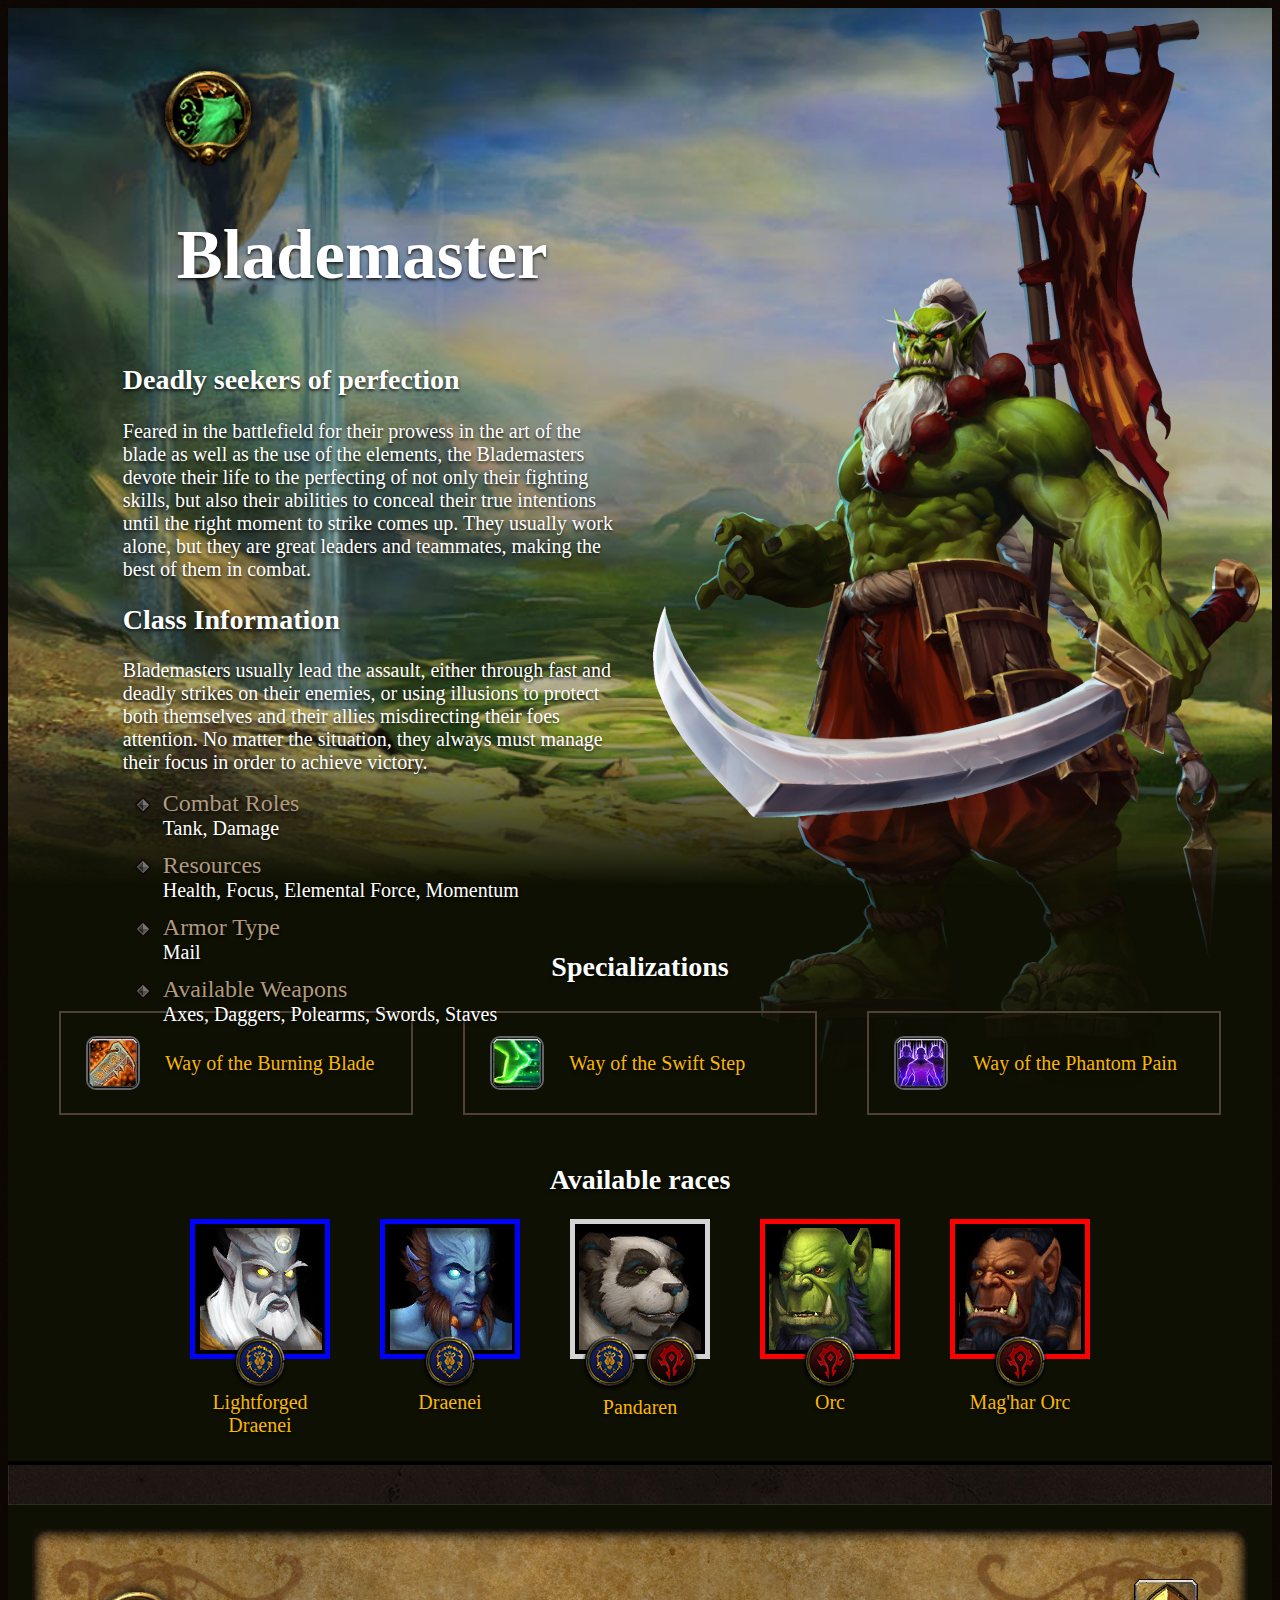
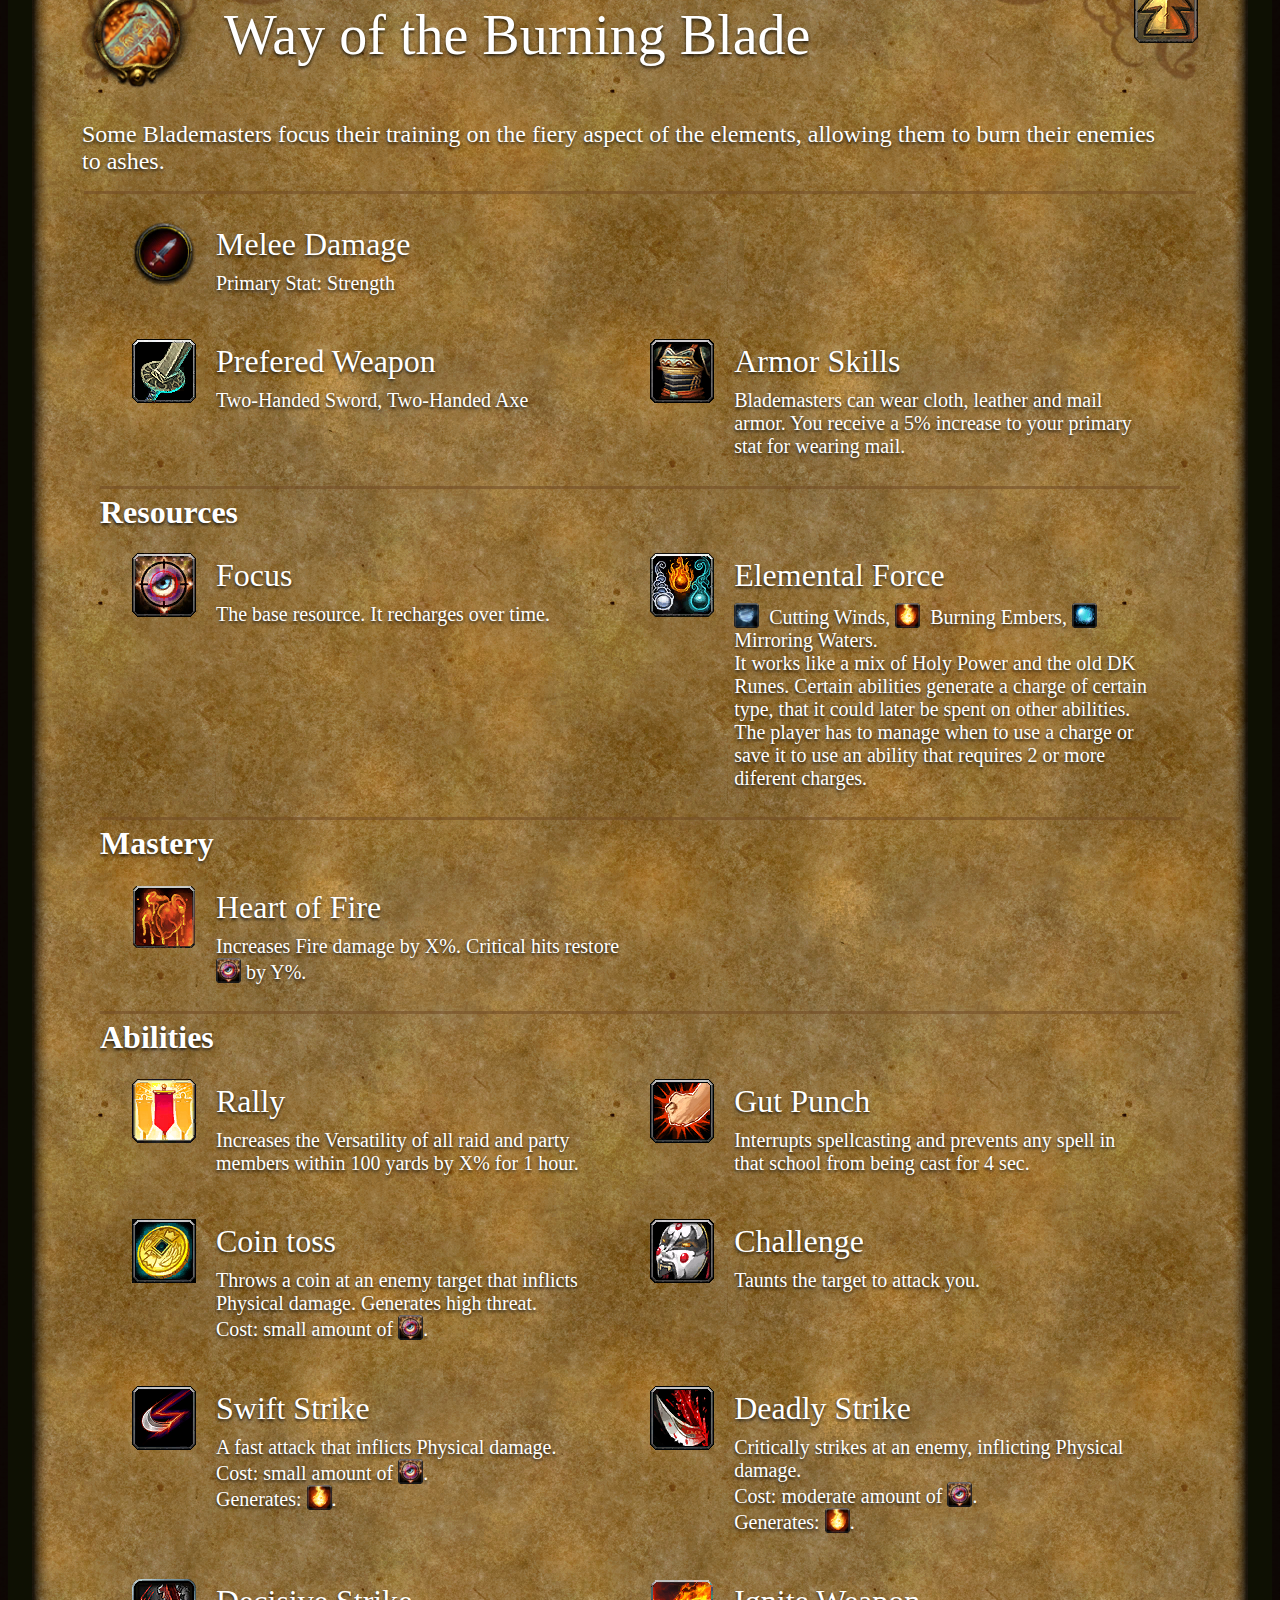
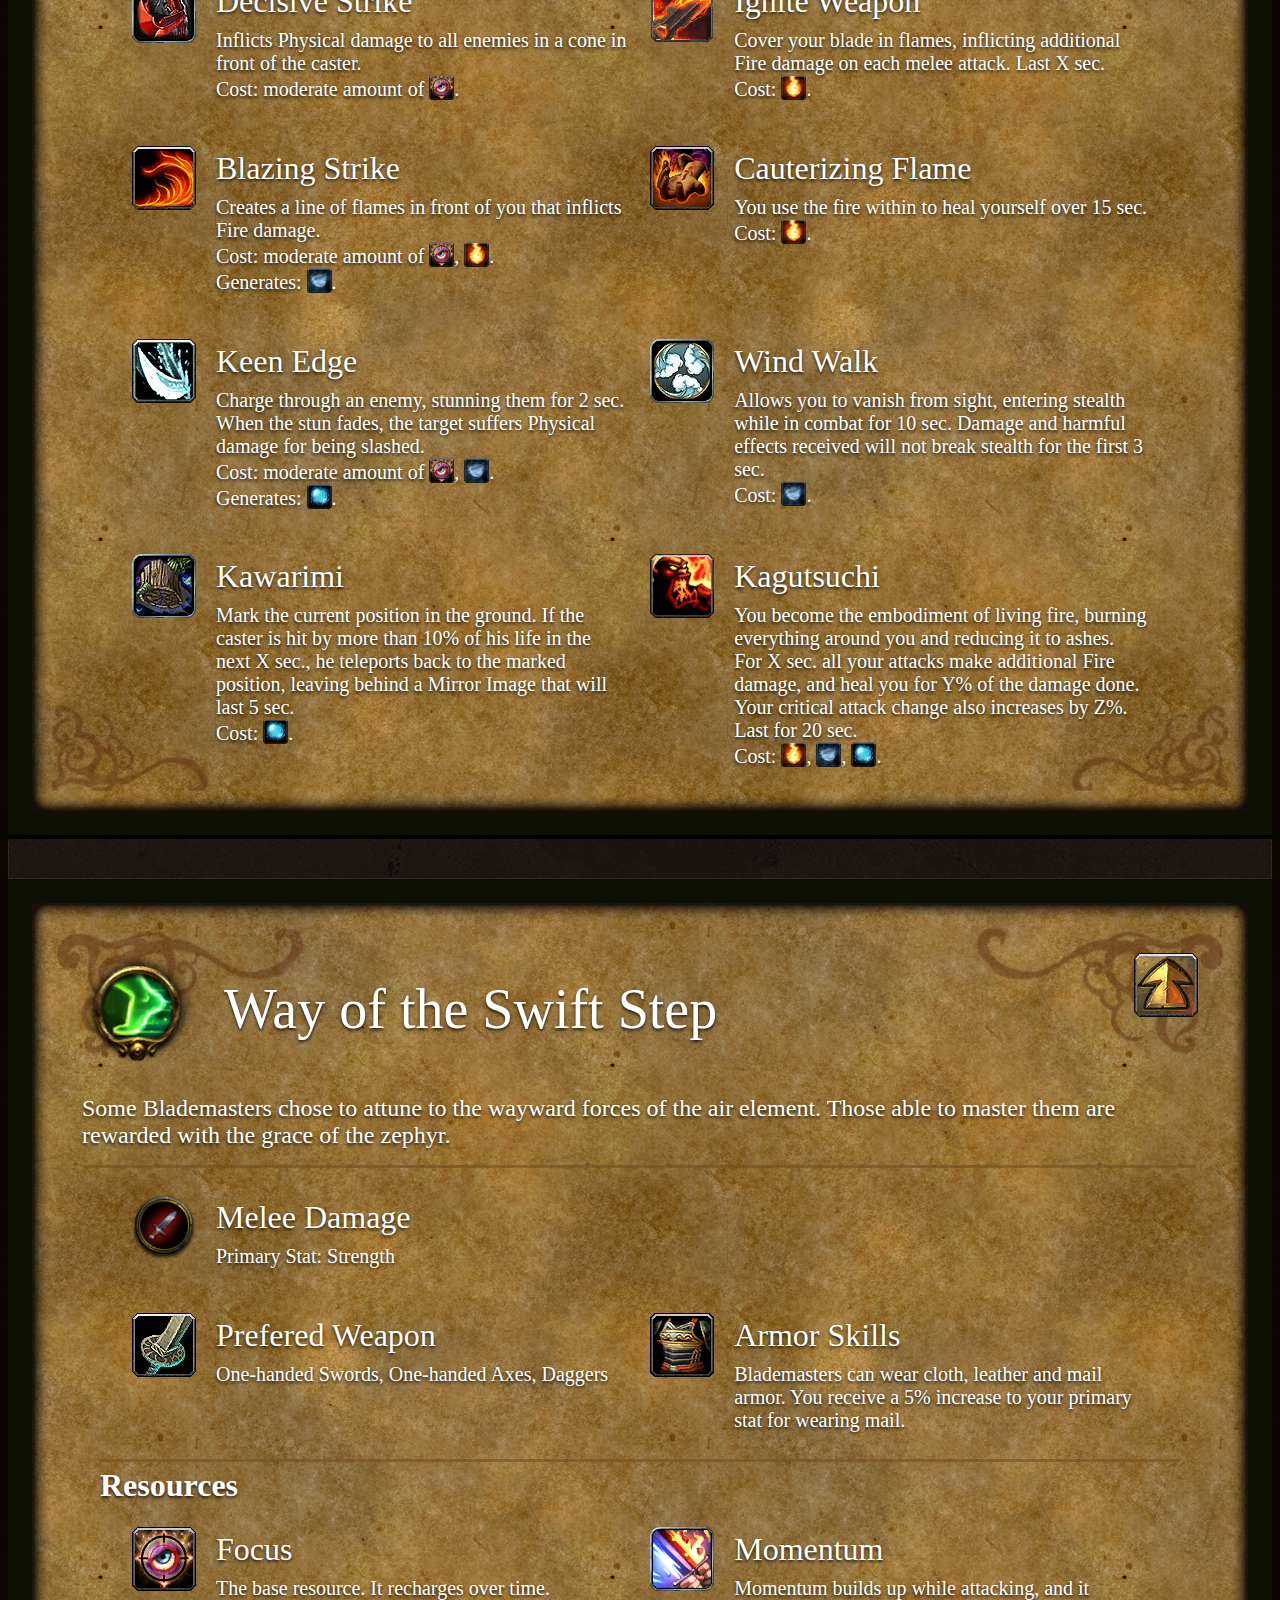
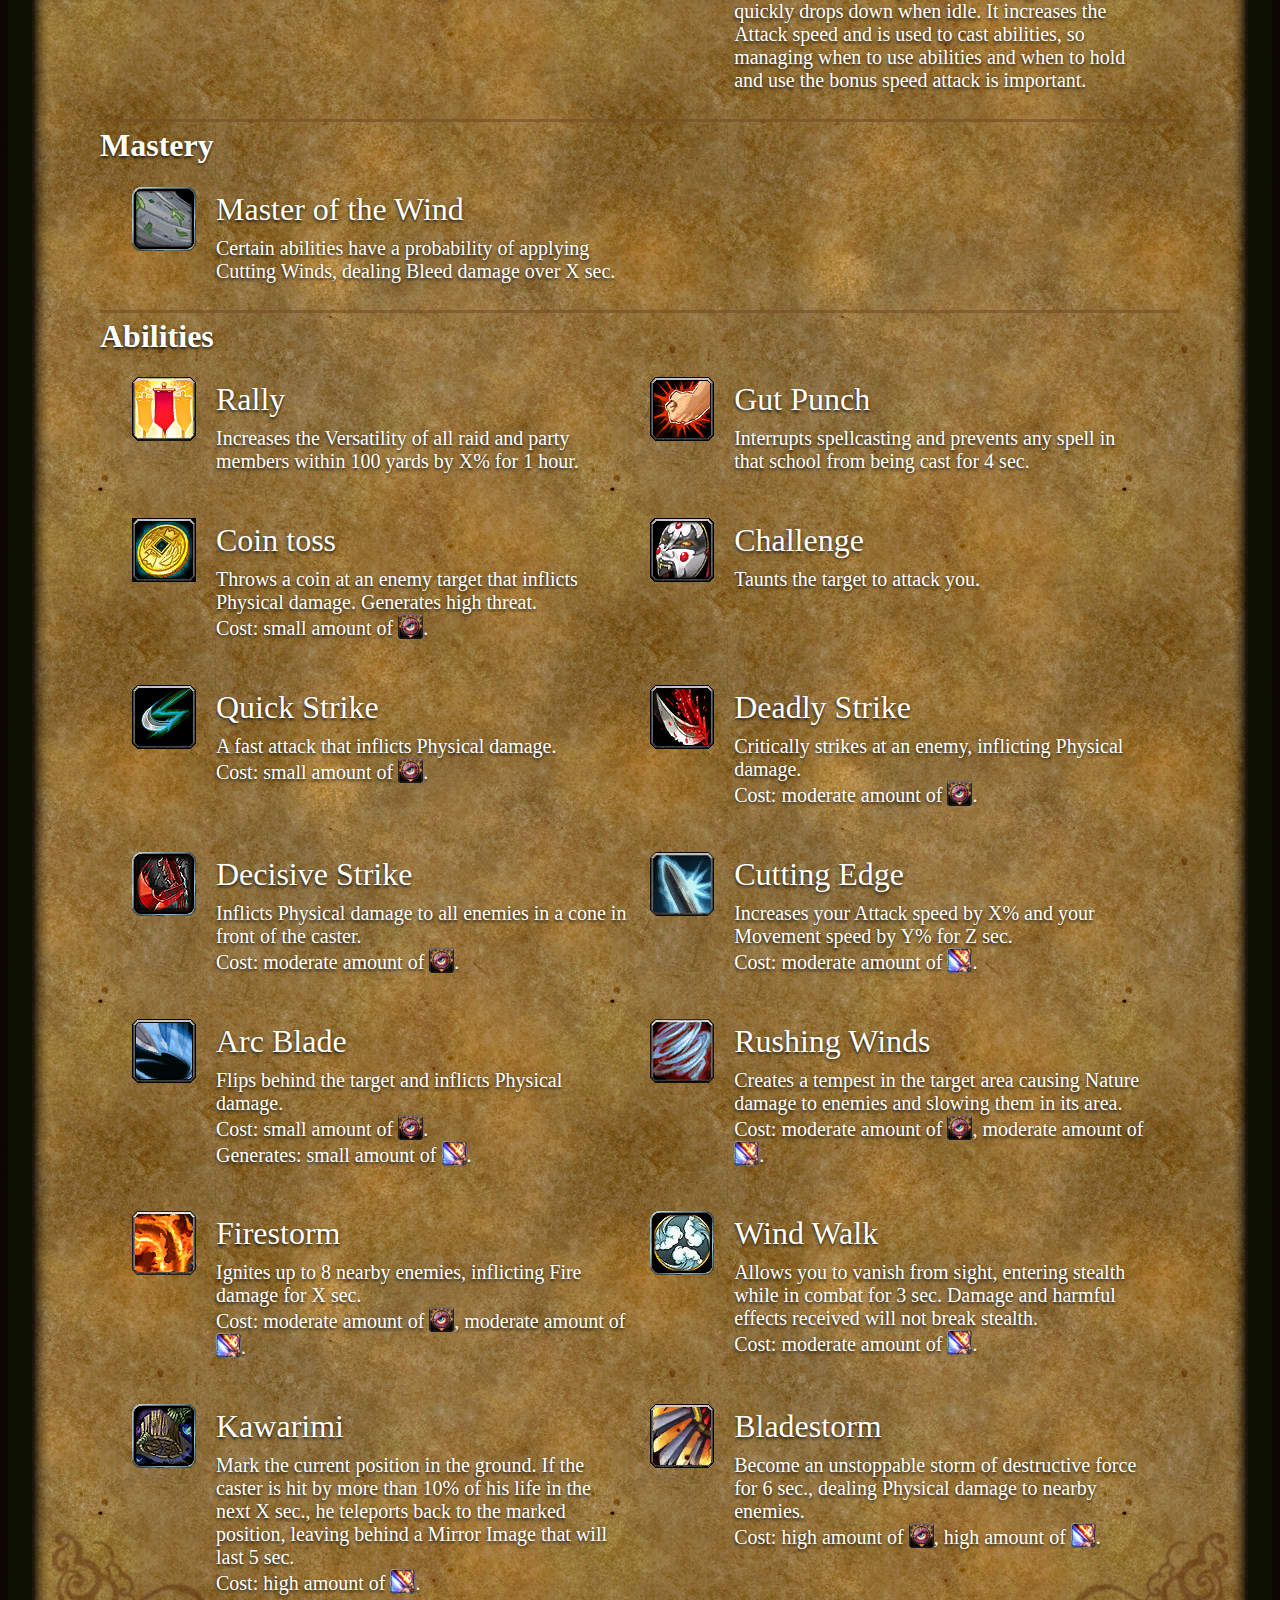
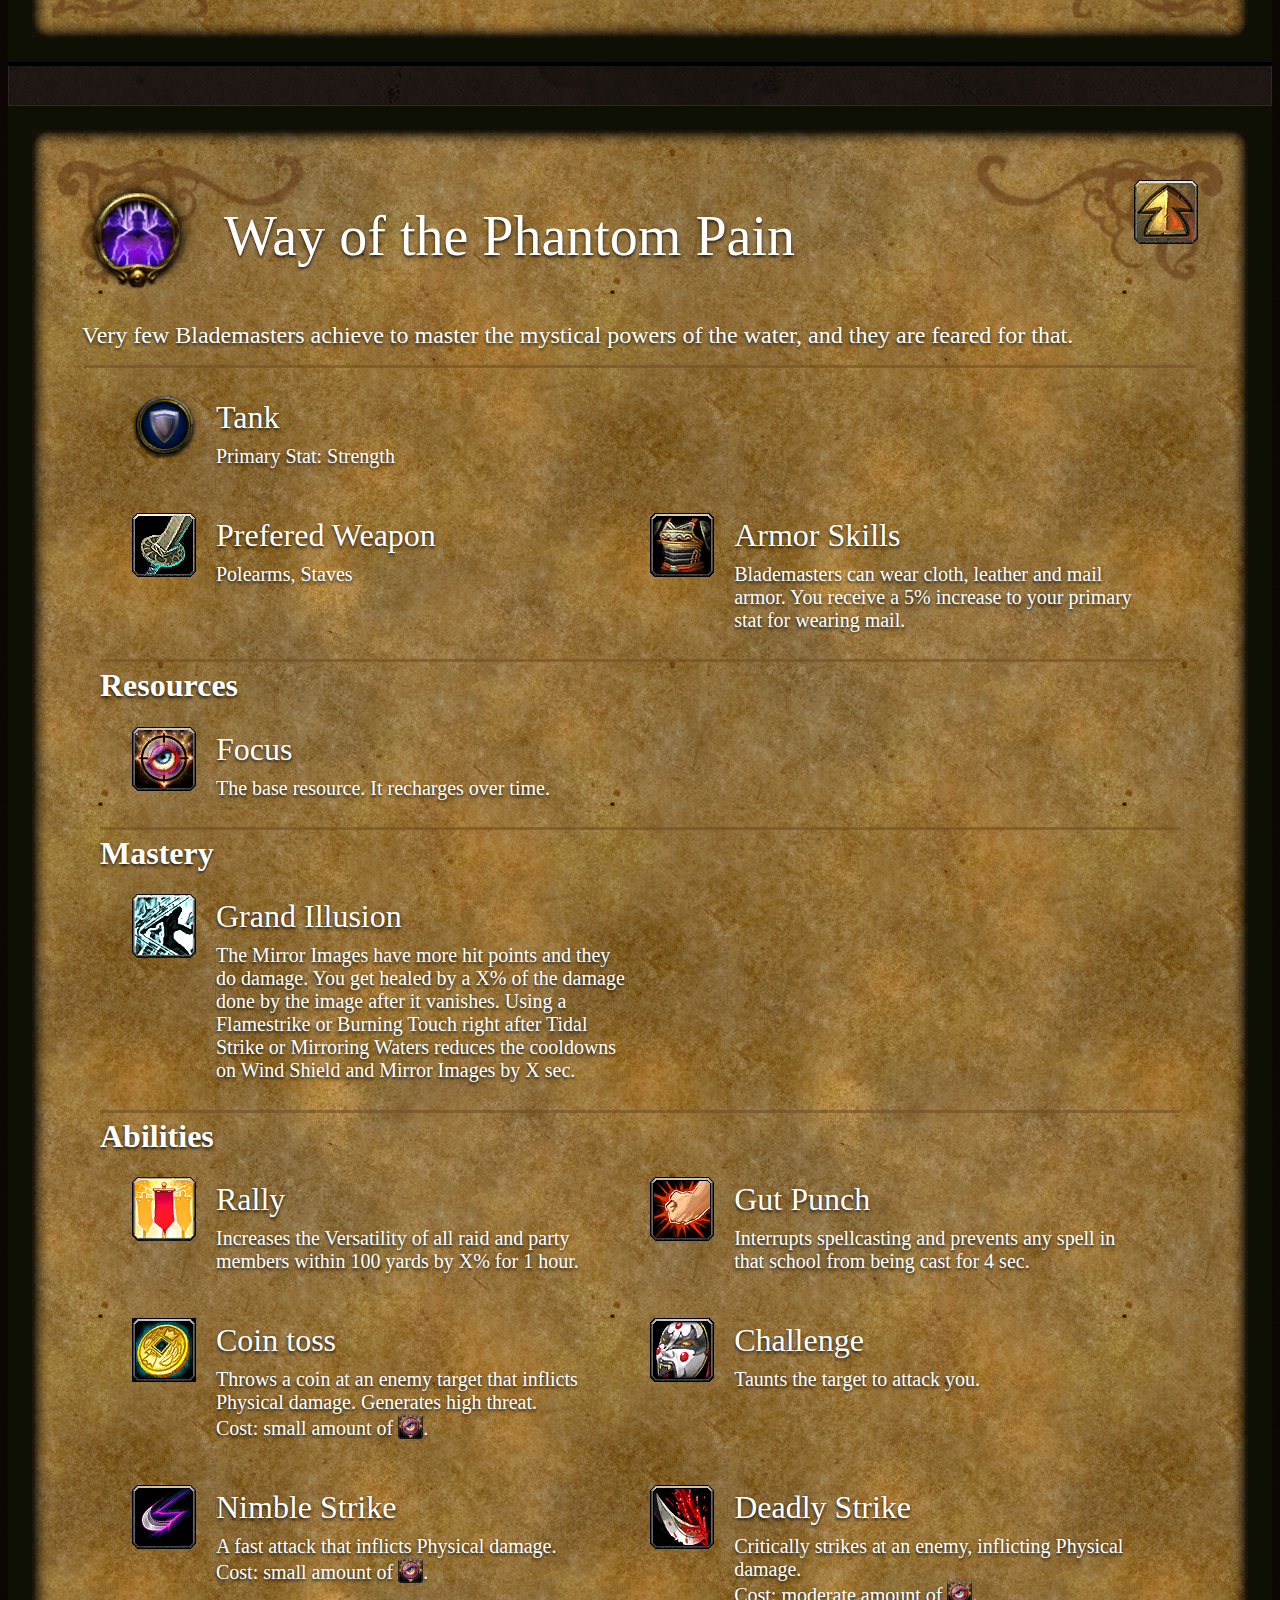
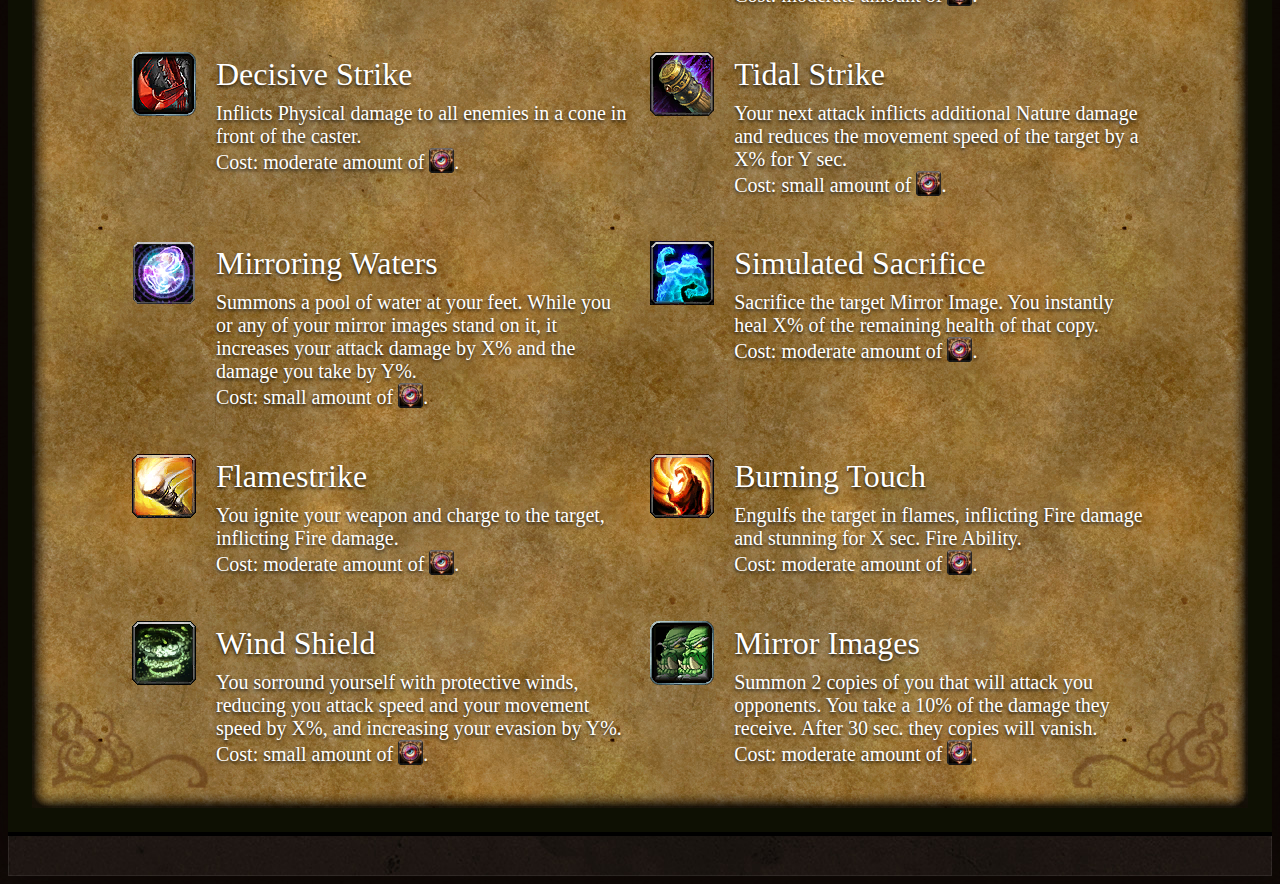
==== commit a91fbae4: "Add files via upload" ====
--- a/Blademaster.html
+++ b/Blademaster.html
@@ -4,11 +4,12 @@
 		<title>World of Warcraft class concept: Blademaster</title>
 		<meta name="description" content="Concept for a new Blademaster class for World of Warcraft" />
 		<meta property="og:title" content="WoW class concept: Blademaster" />
+		<link rel="canonical" href="https://pacomadreja.github.io/Blademaster.html">
 		<meta property="og:url" content="https://pacomadreja.github.io/Blademaster.html" />
-		<meta property="og:description" content="Concept for a new Blademaster class for World of Warcraft" />
-		<meta property="og:image" content="https://pacomadreja.github.io/Blademaster/bmMiniature.png" />
+		<meta property="og:description" content="Concept for a new Blademaster class for World of Warcraft">
 		<meta property="og:type" content="article" />
 		<meta property="og:locale" content="en_US" />
+		<meta property="og:image" content="https://pacomadreja.github.io/Blademaster/bmMiniature.png" />
 	</head>
 	<body>
 		<div class="Pane-bg" style="background-color: #0e1003; background-image: url(Blademaster/nagrand_transp2.png);">
@@ -456,7 +457,7 @@
 								<div class="spec-ab-icon"><img src="Blademaster/Spell_nature_cyclone.png"></div>
 								<div class="spec-ab-text">
 									<div class="spec-ab-title">Master of the Wind</div>
-									<div class="spec-ab-desc">Certain abilities apply Cutting Winds, dealing Bleed damage over X sec.</div>
+									<div class="spec-ab-desc">Certain abilities have a probability of applying Cutting Winds, dealing Bleed damage over X sec.</div>
 								</div>
 							</div>
 						</div>
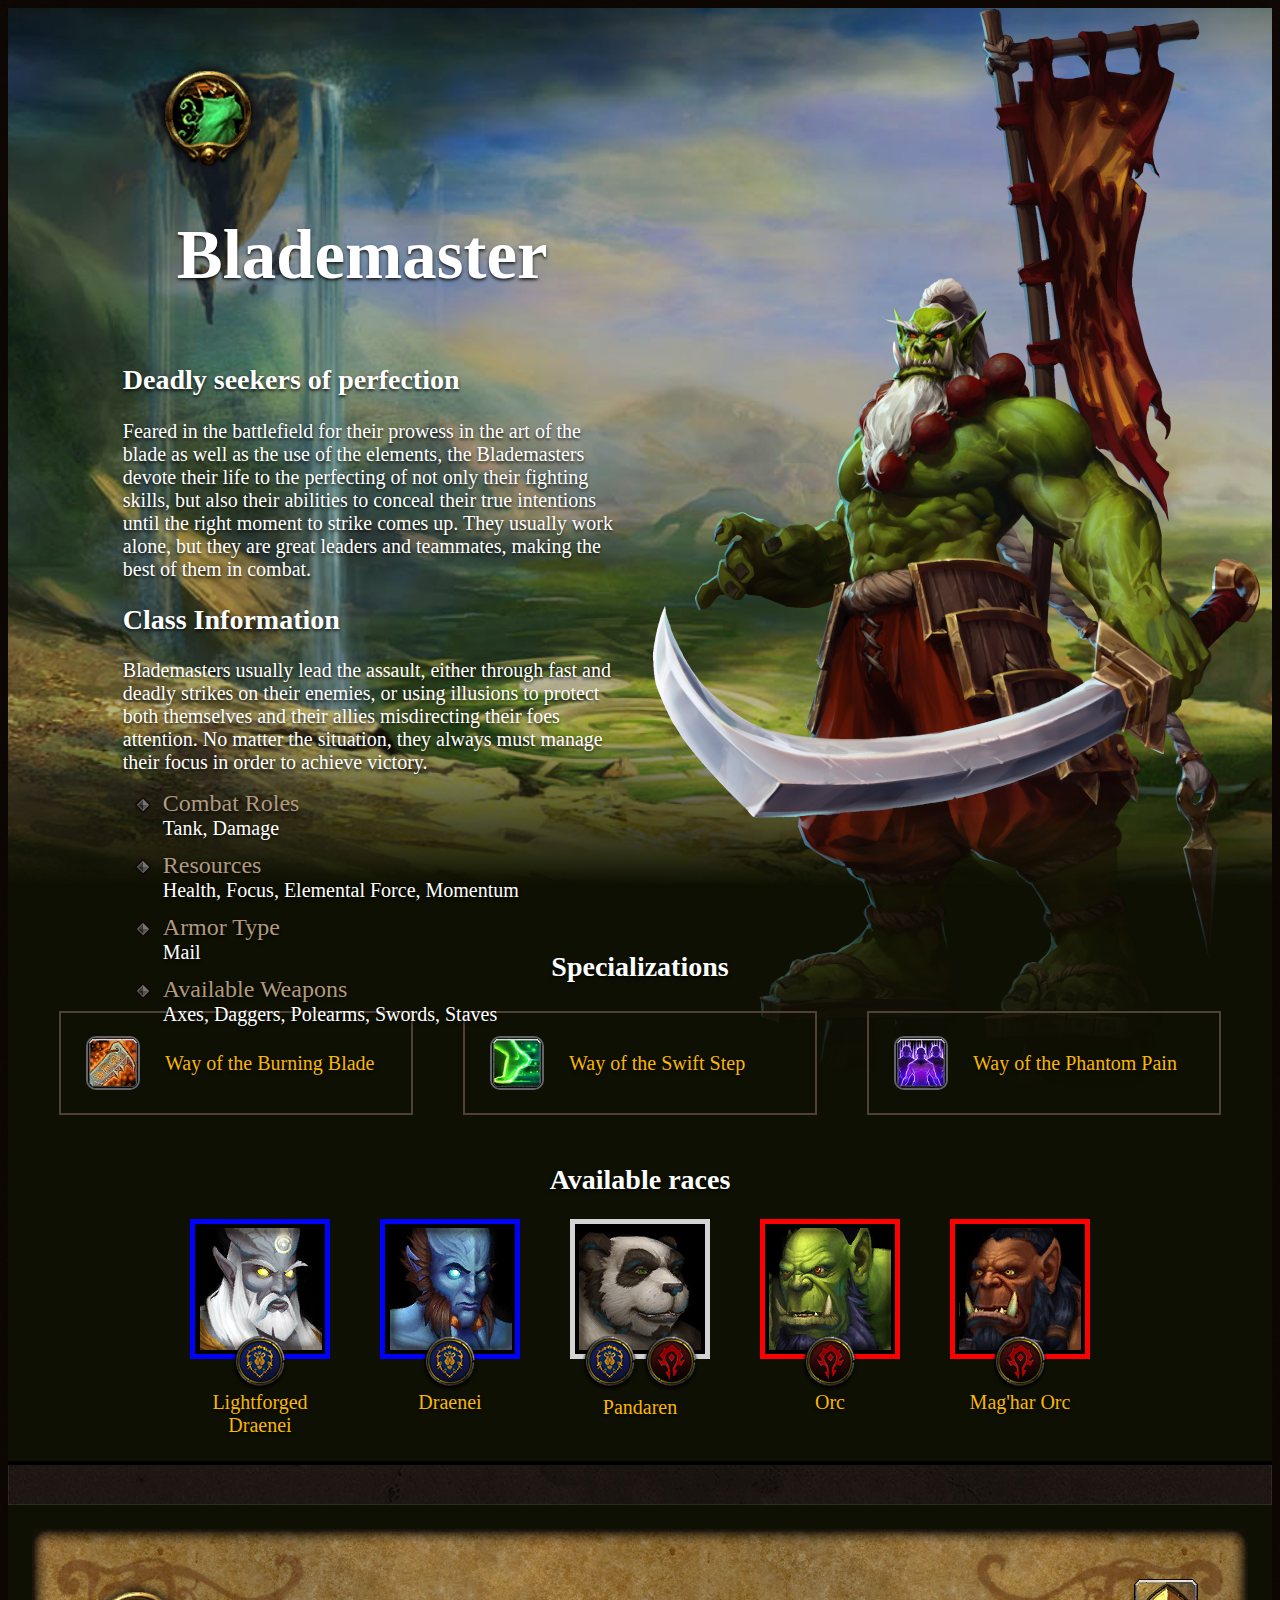
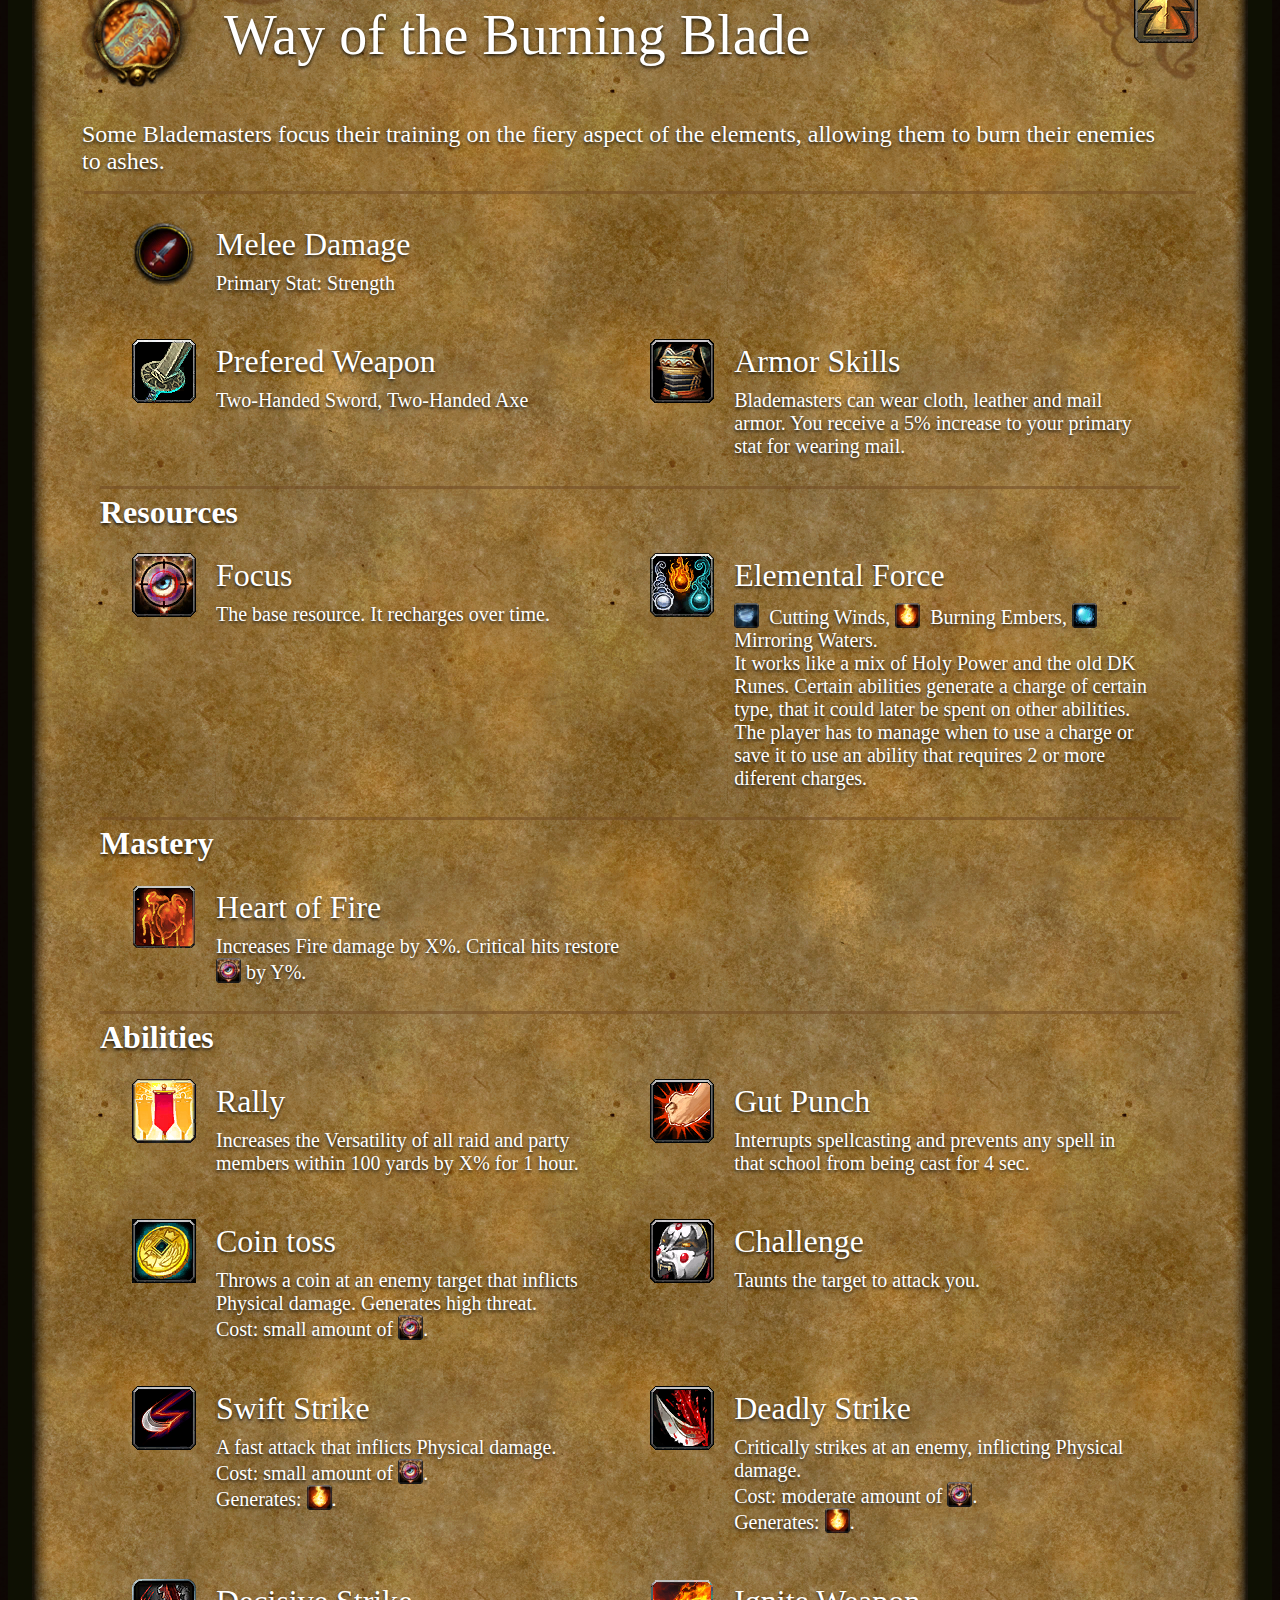
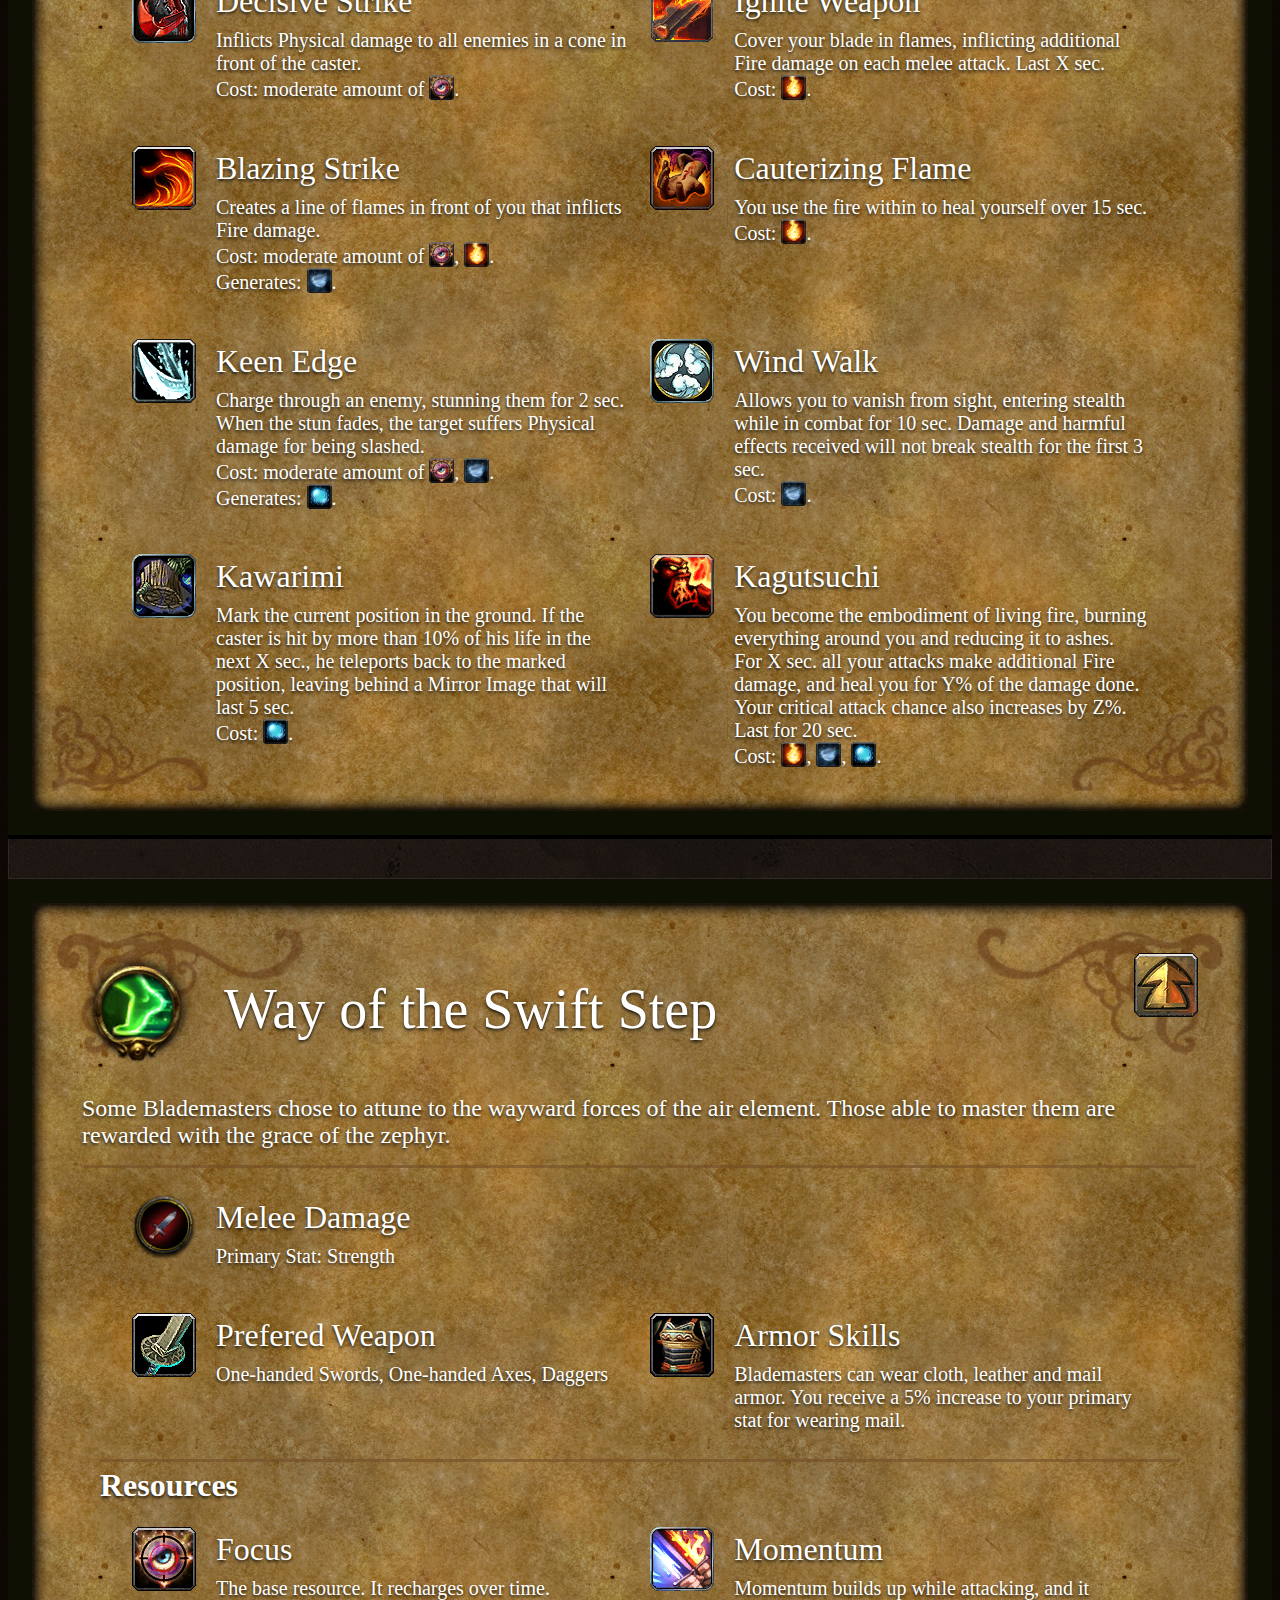
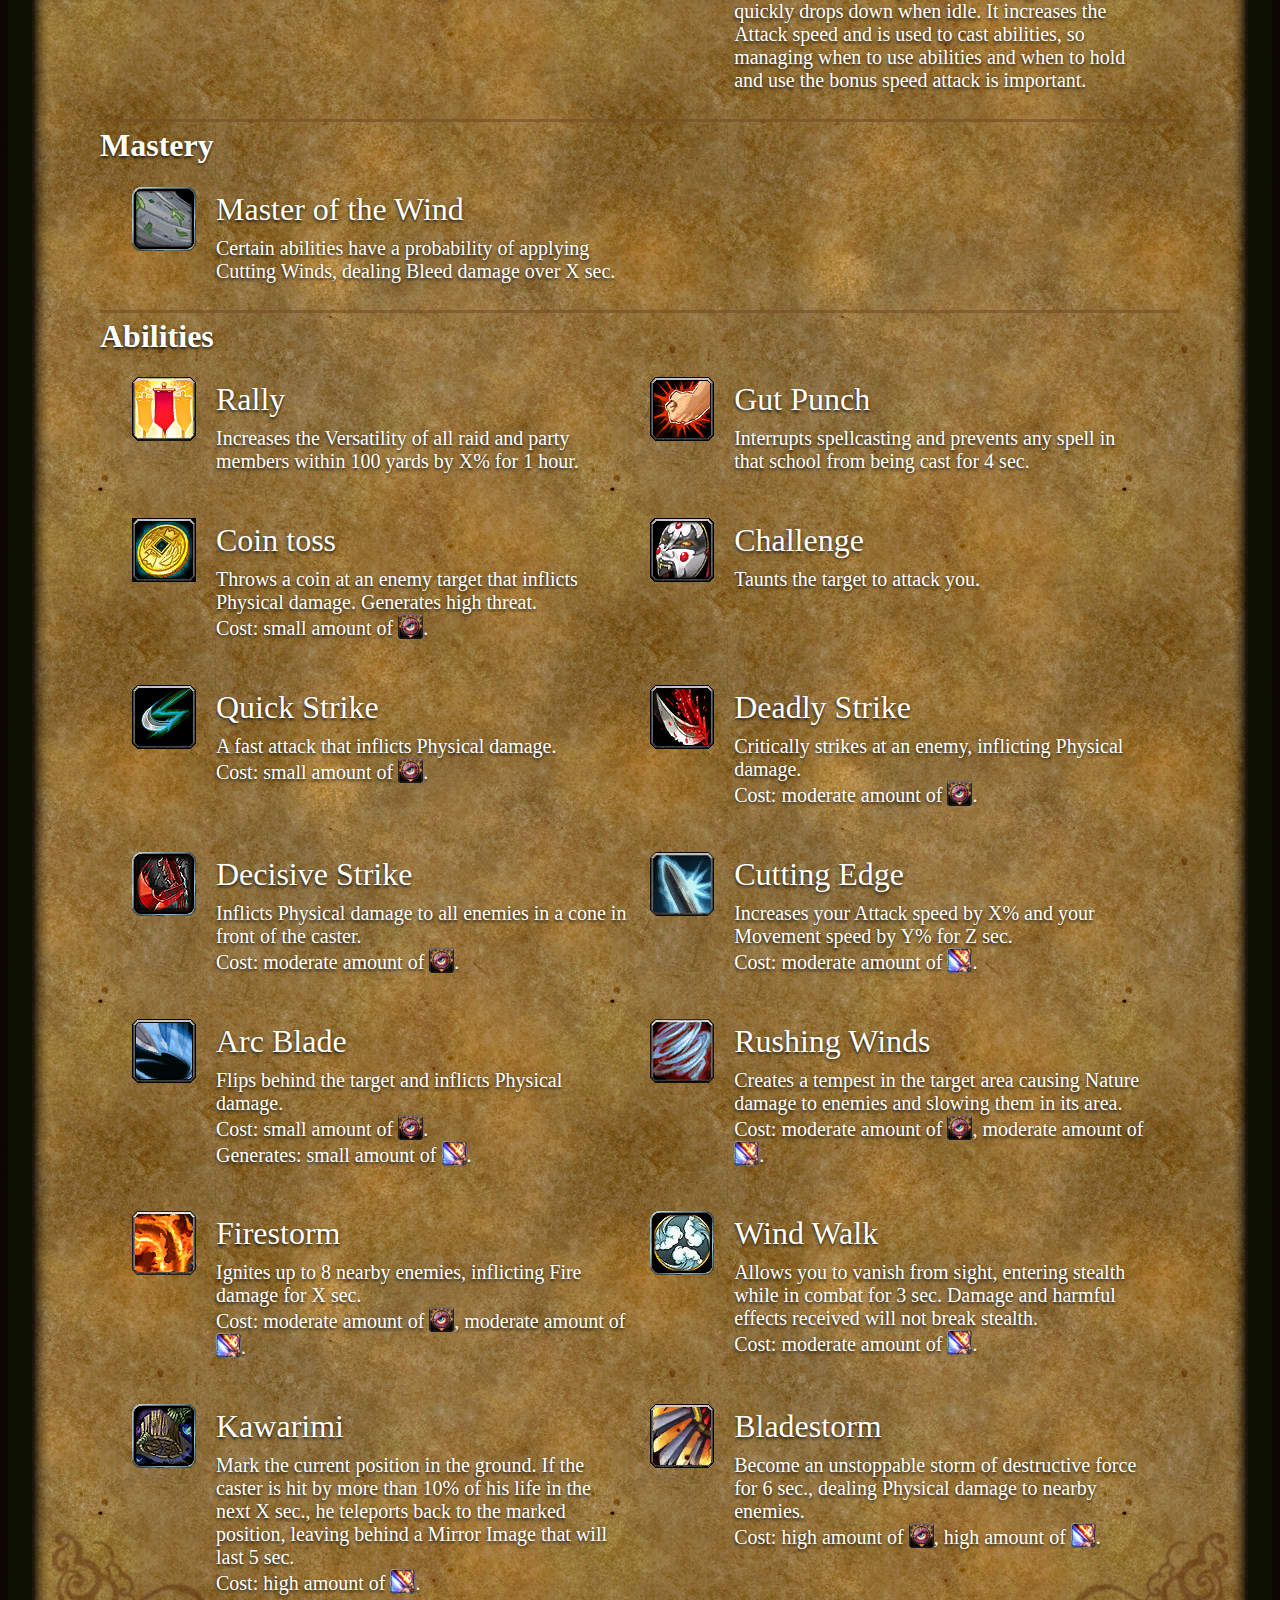
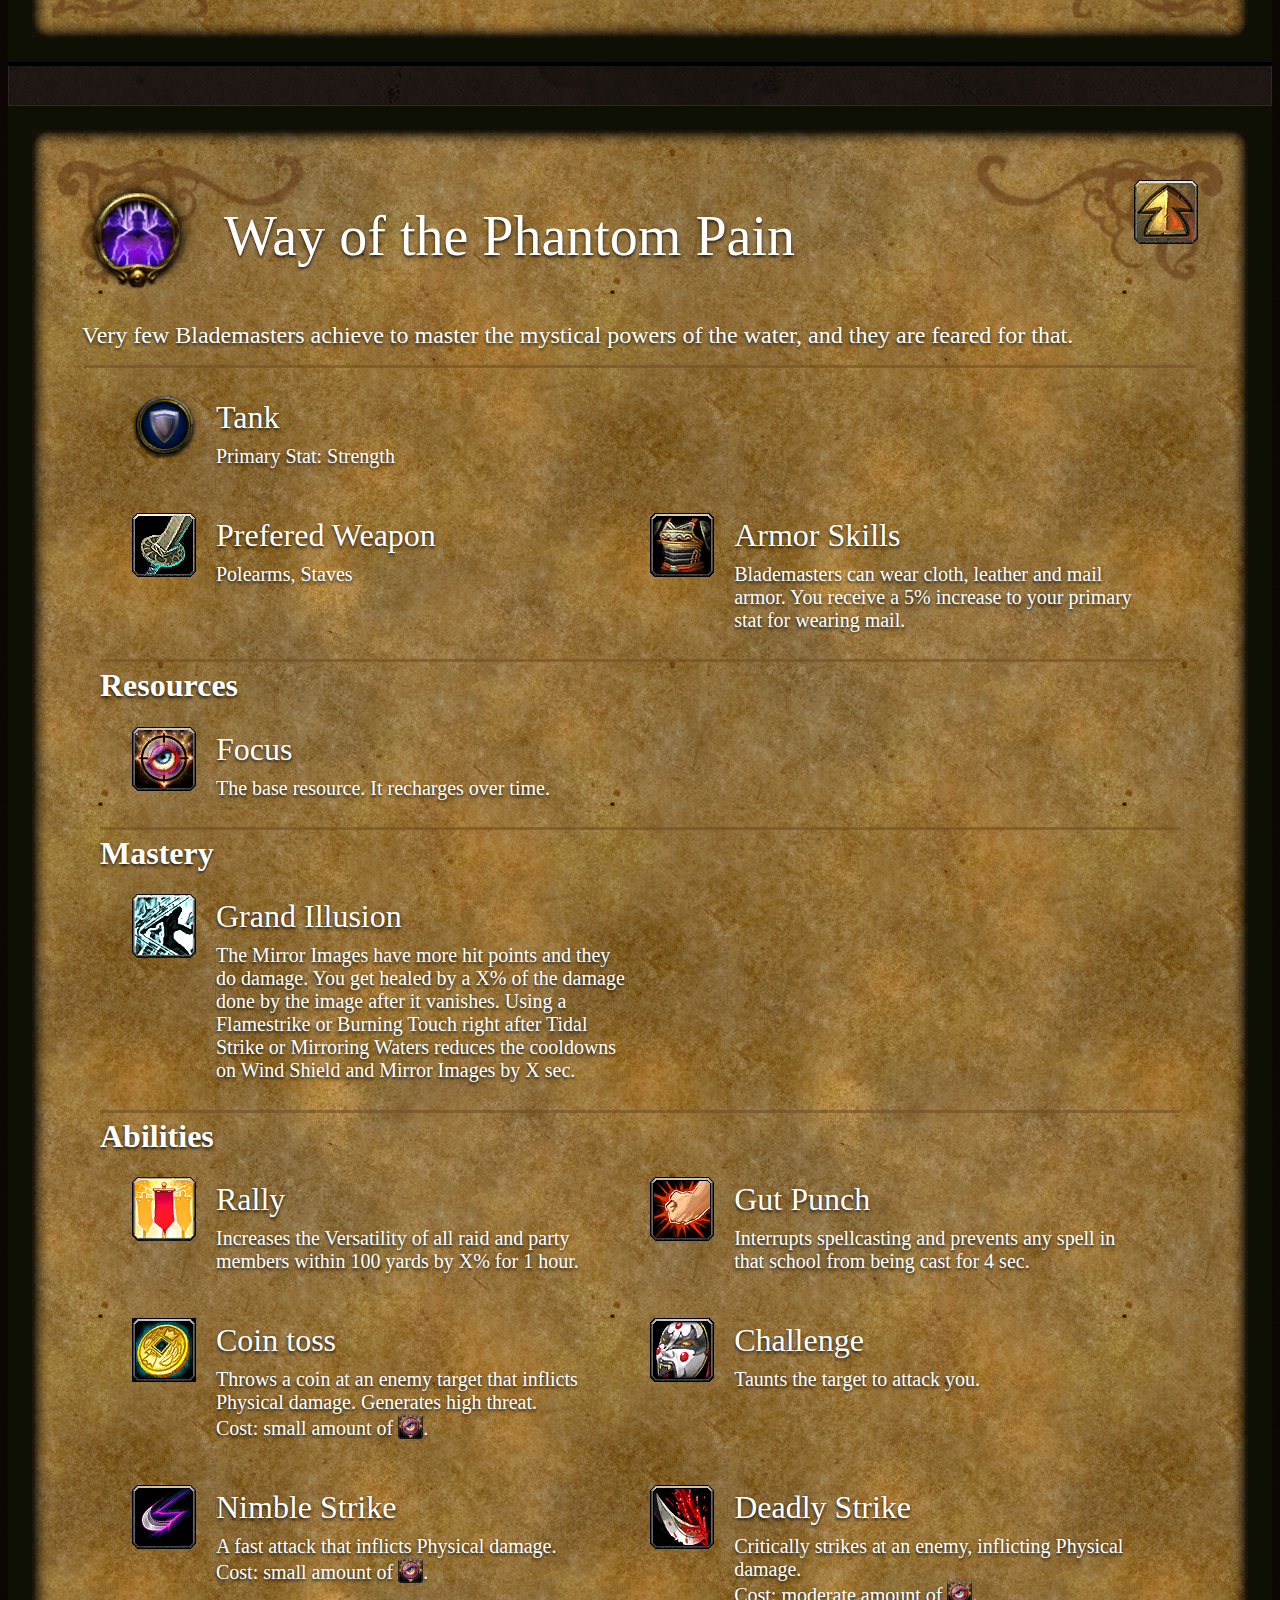
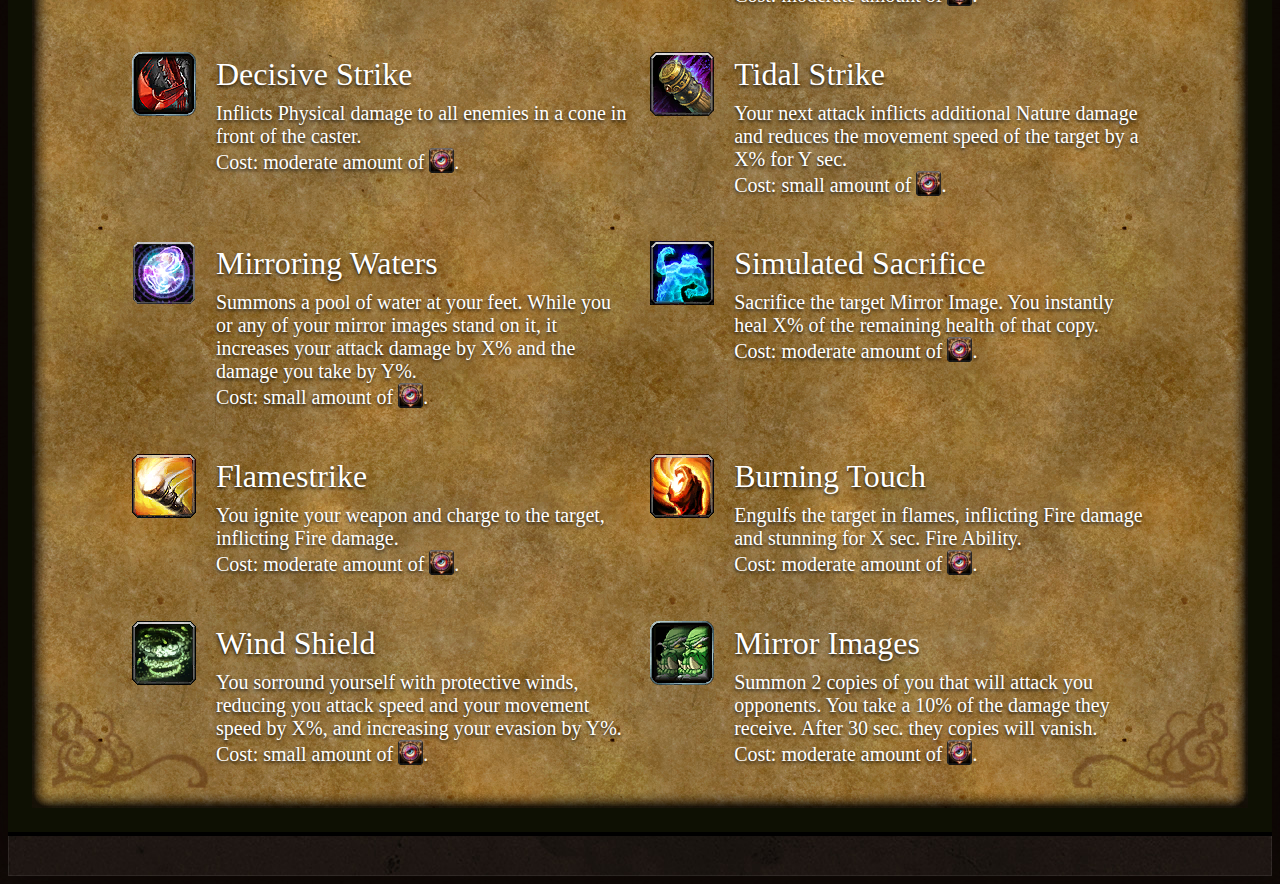
==== commit 1d2b8501: "Add files via upload" ====
--- a/Blademaster.html
+++ b/Blademaster.html
@@ -373,7 +373,7 @@
 									<div class="spec-ab-title">Kagutsuchi</div>
 									<div class="spec-ab-desc">
 										You become the embodiment of living fire, burning everything around you and reducing it to ashes.<br>
-										For X sec. all your attacks make additional Fire damage, and heal you for Y% of the damage done. Your critical attack change also increases by Z%. Last for 20 sec.<br>
+										For X sec. all your attacks make additional Fire damage, and heal you for Y% of the damage done. Your critical attack chance also increases by Z%. Last for 20 sec.<br>
 										Cost: <img class="micro-icon" src="Blademaster/INV_SummerFest_FireSpirit.PNG">, <img class="micro-icon" src="Blademaster/INV_Elemental_Mote_Air01.PNG">, <img class="micro-icon" src="Blademaster/INV_Elemental_Primal_Water.PNG">.
 									</div>
 								</div>
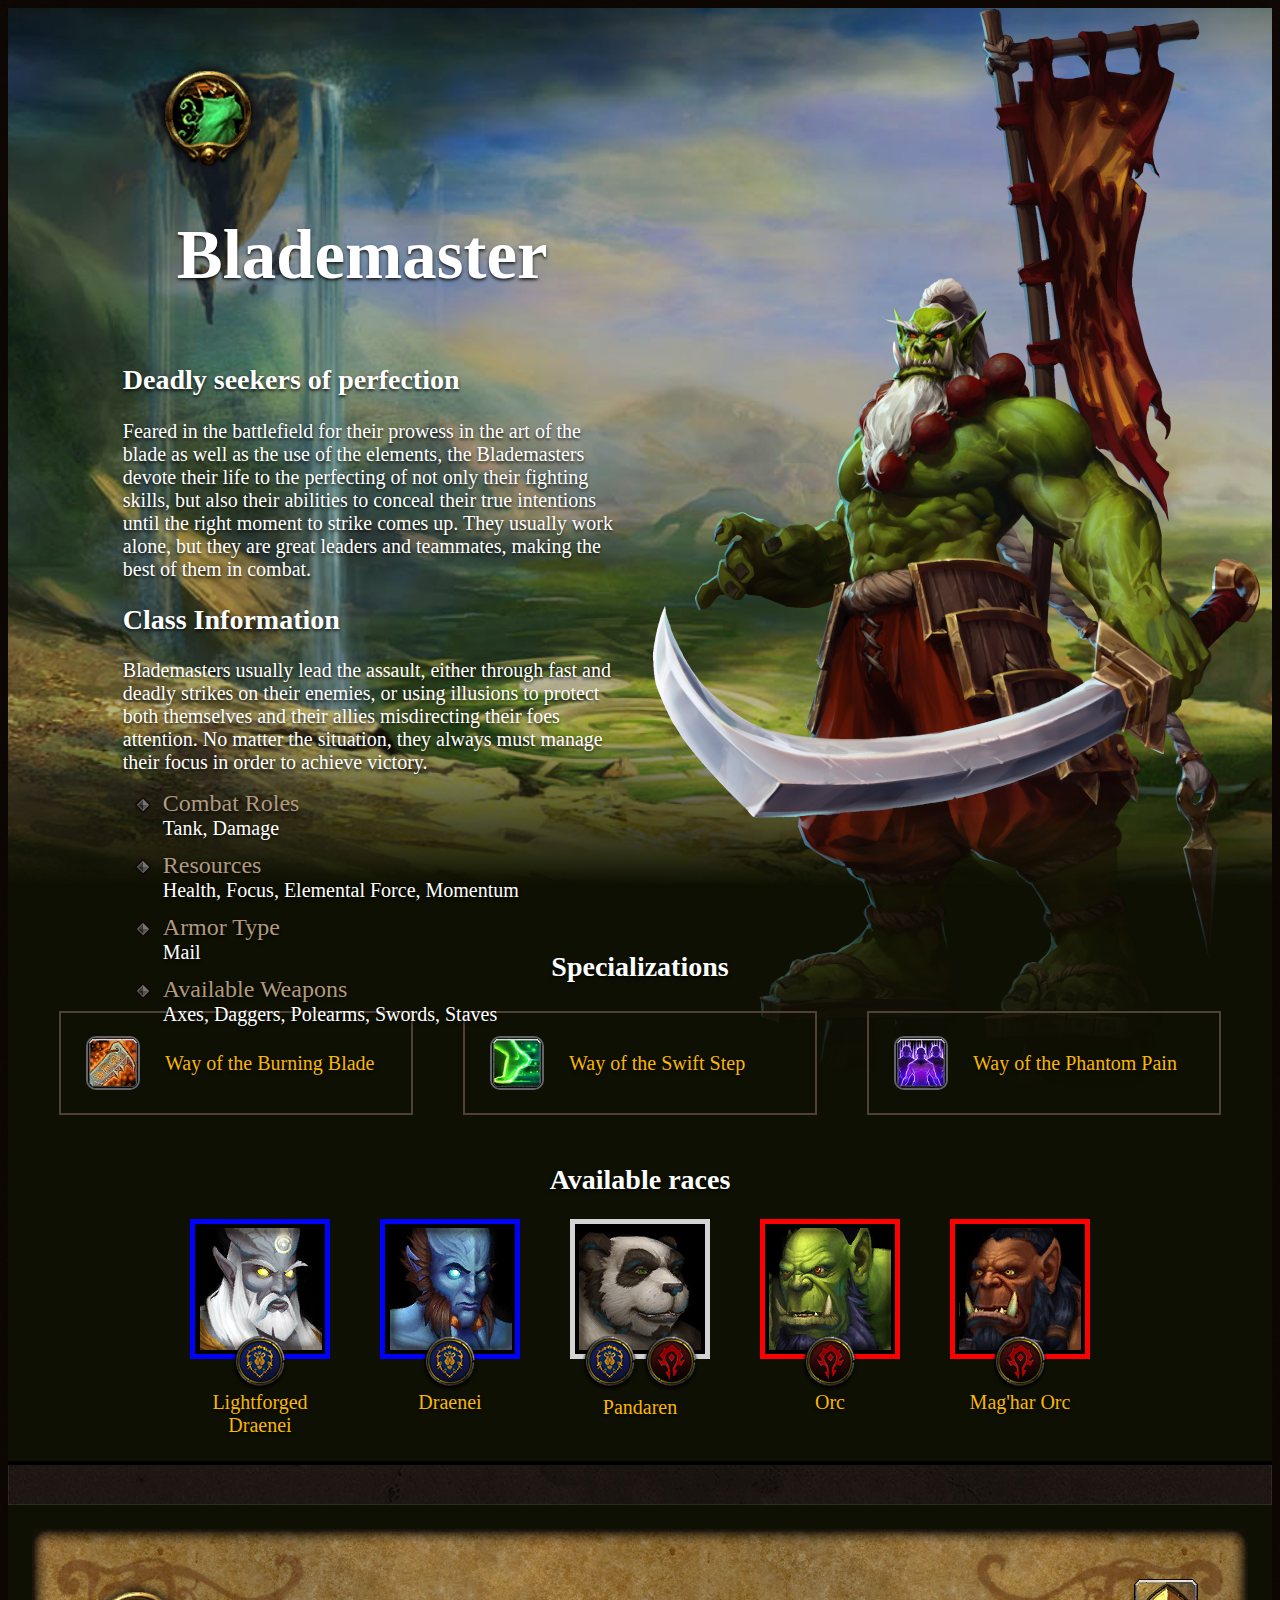
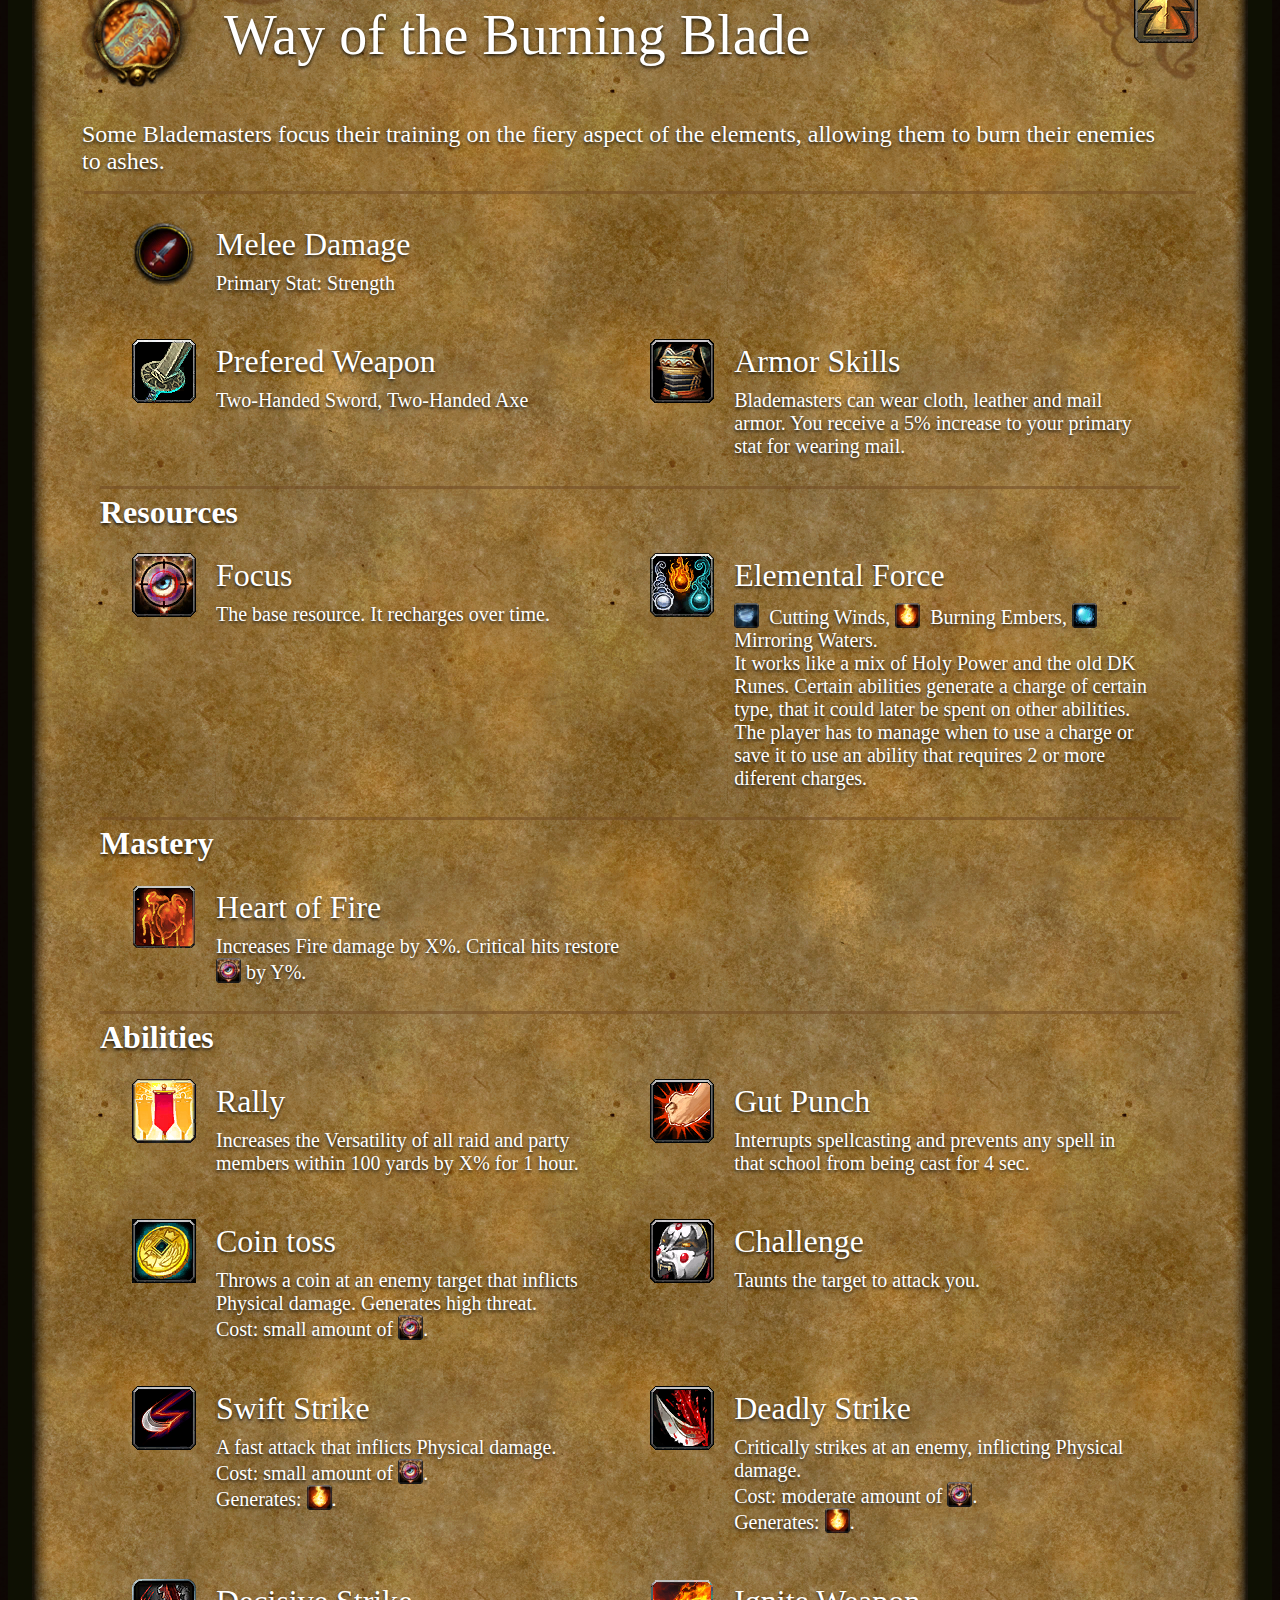
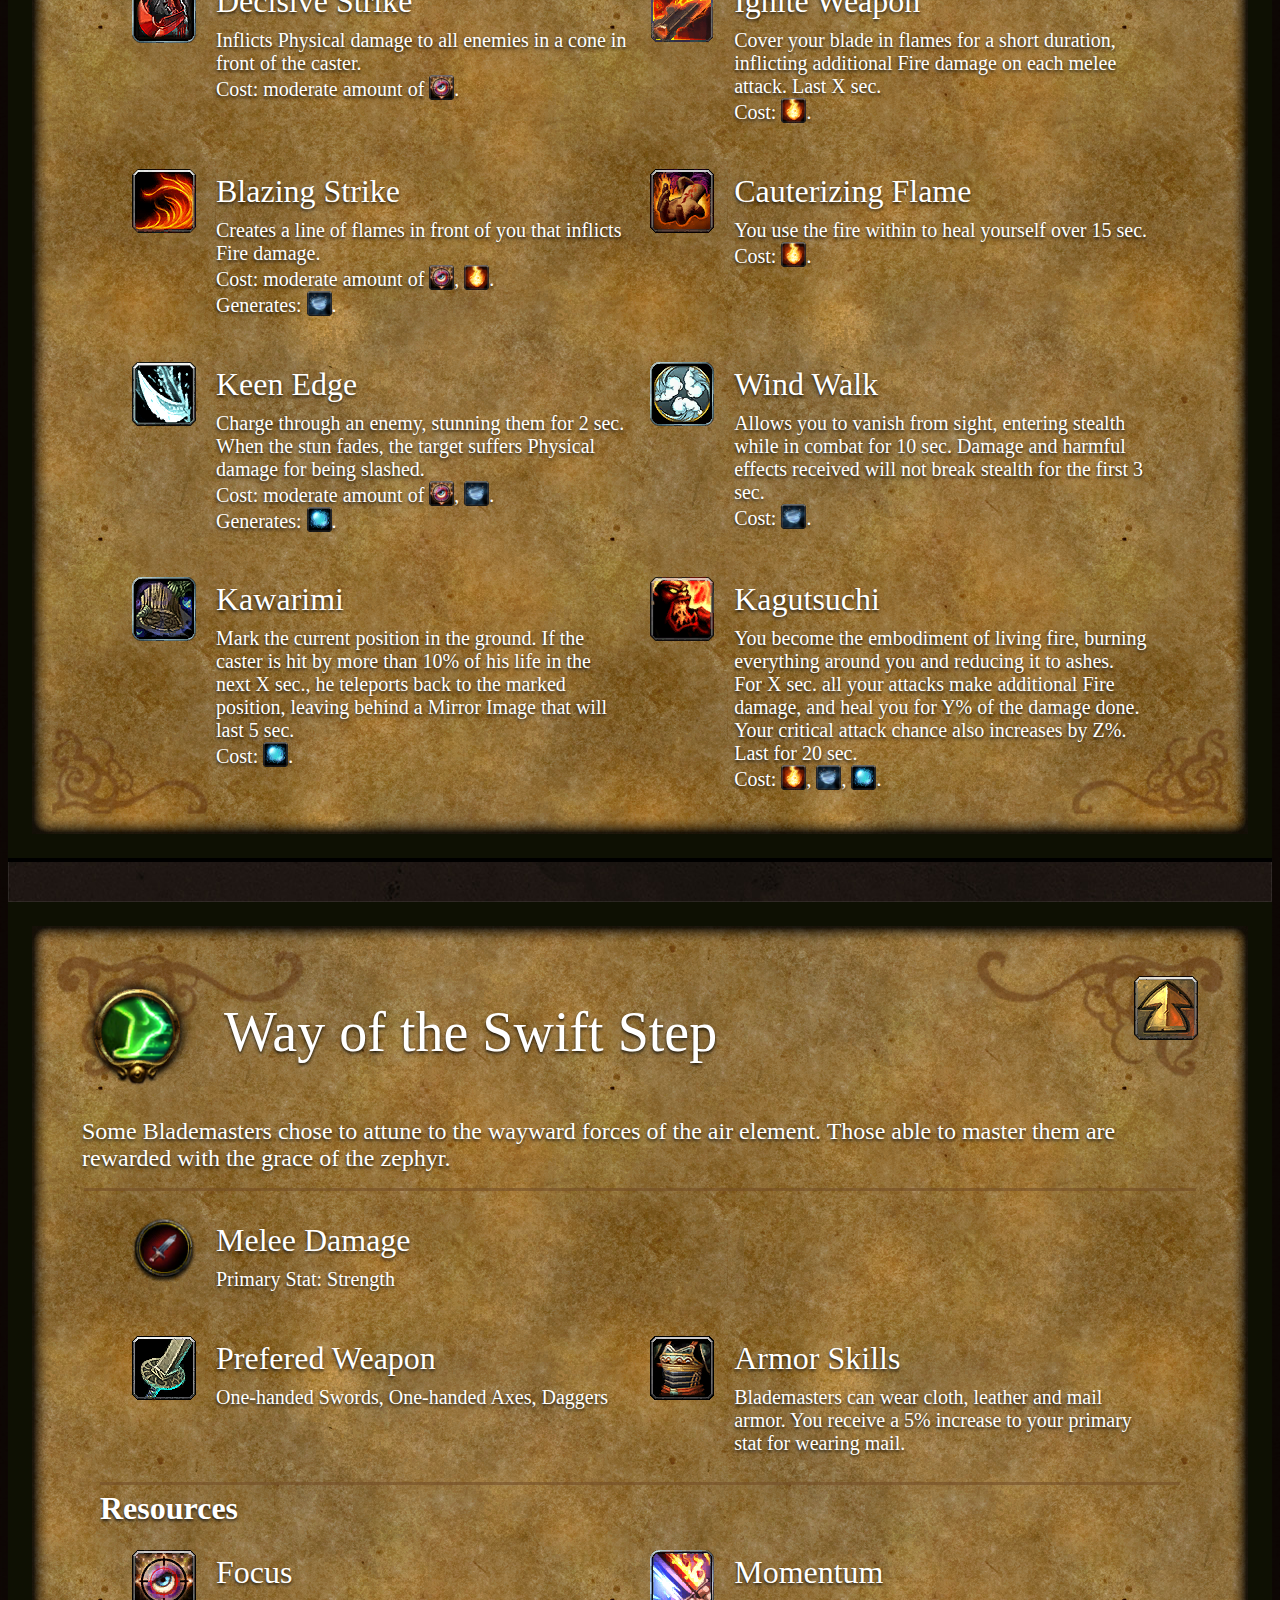
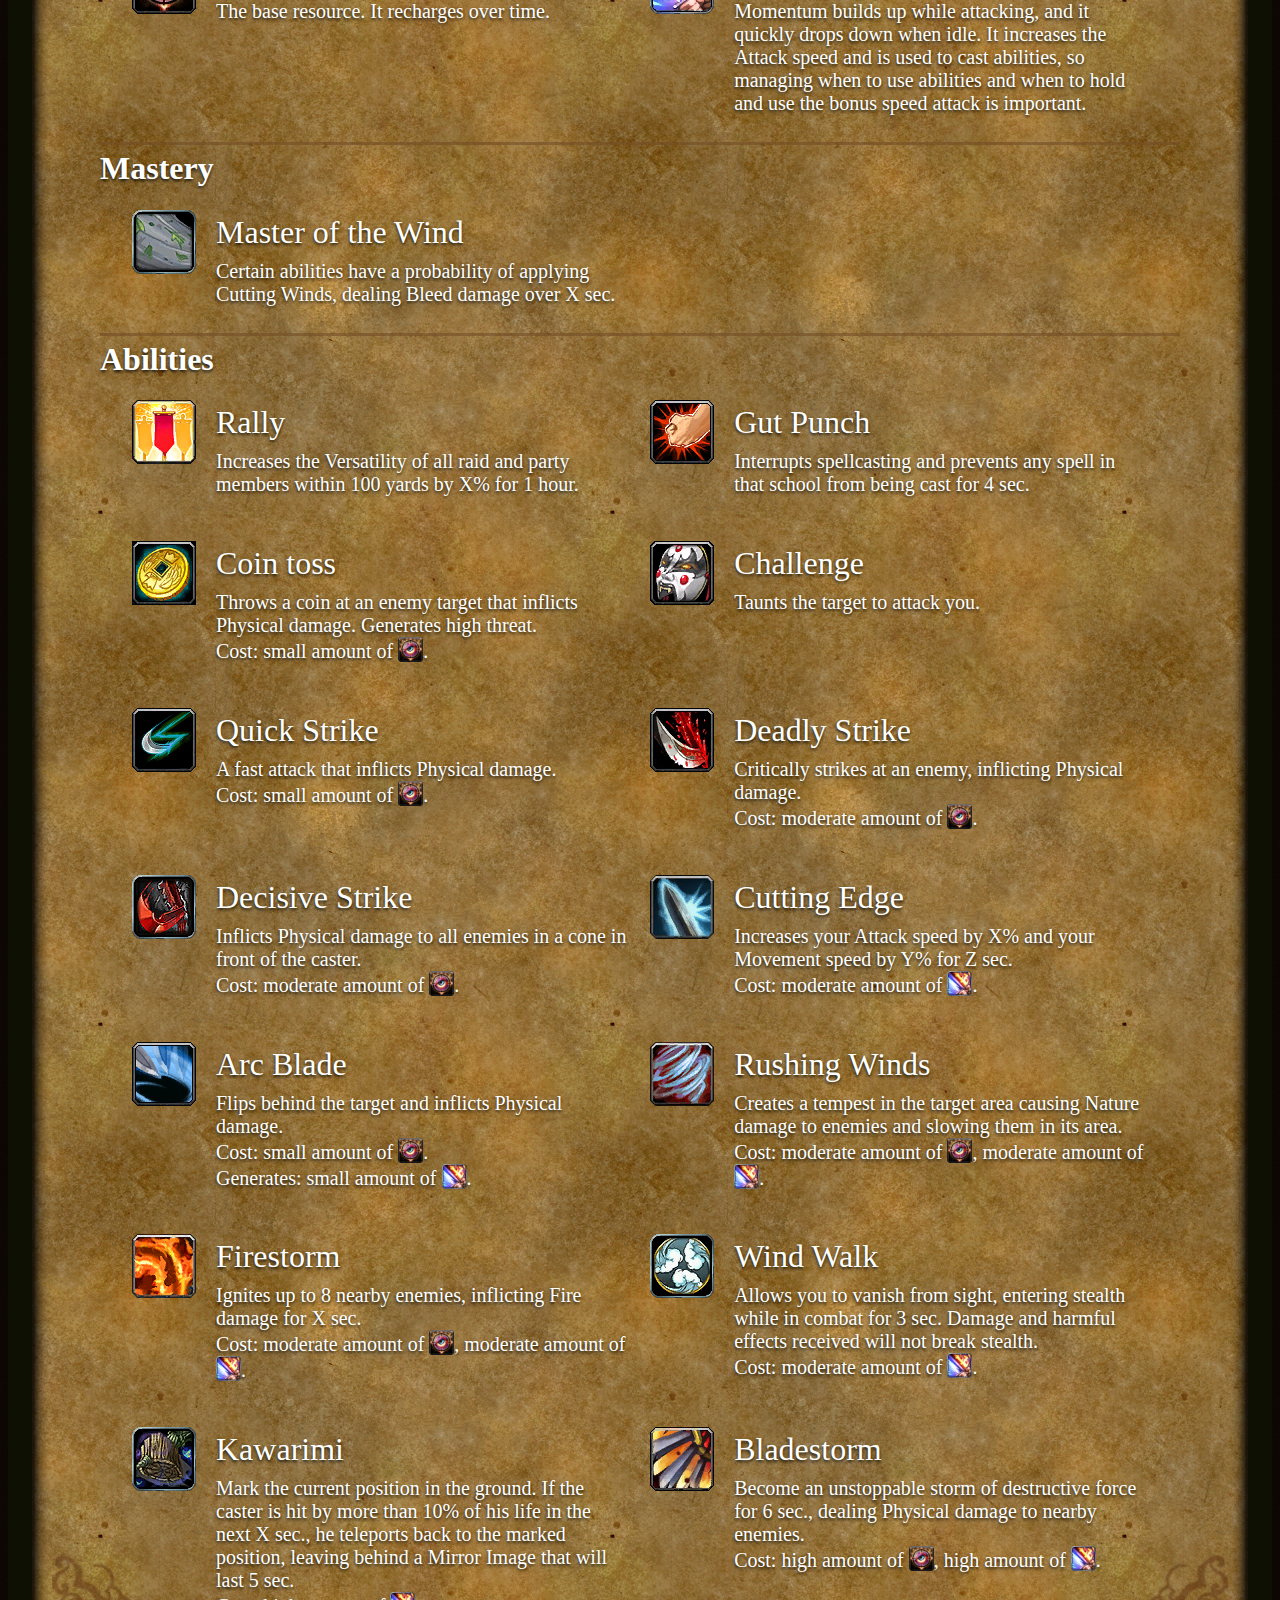
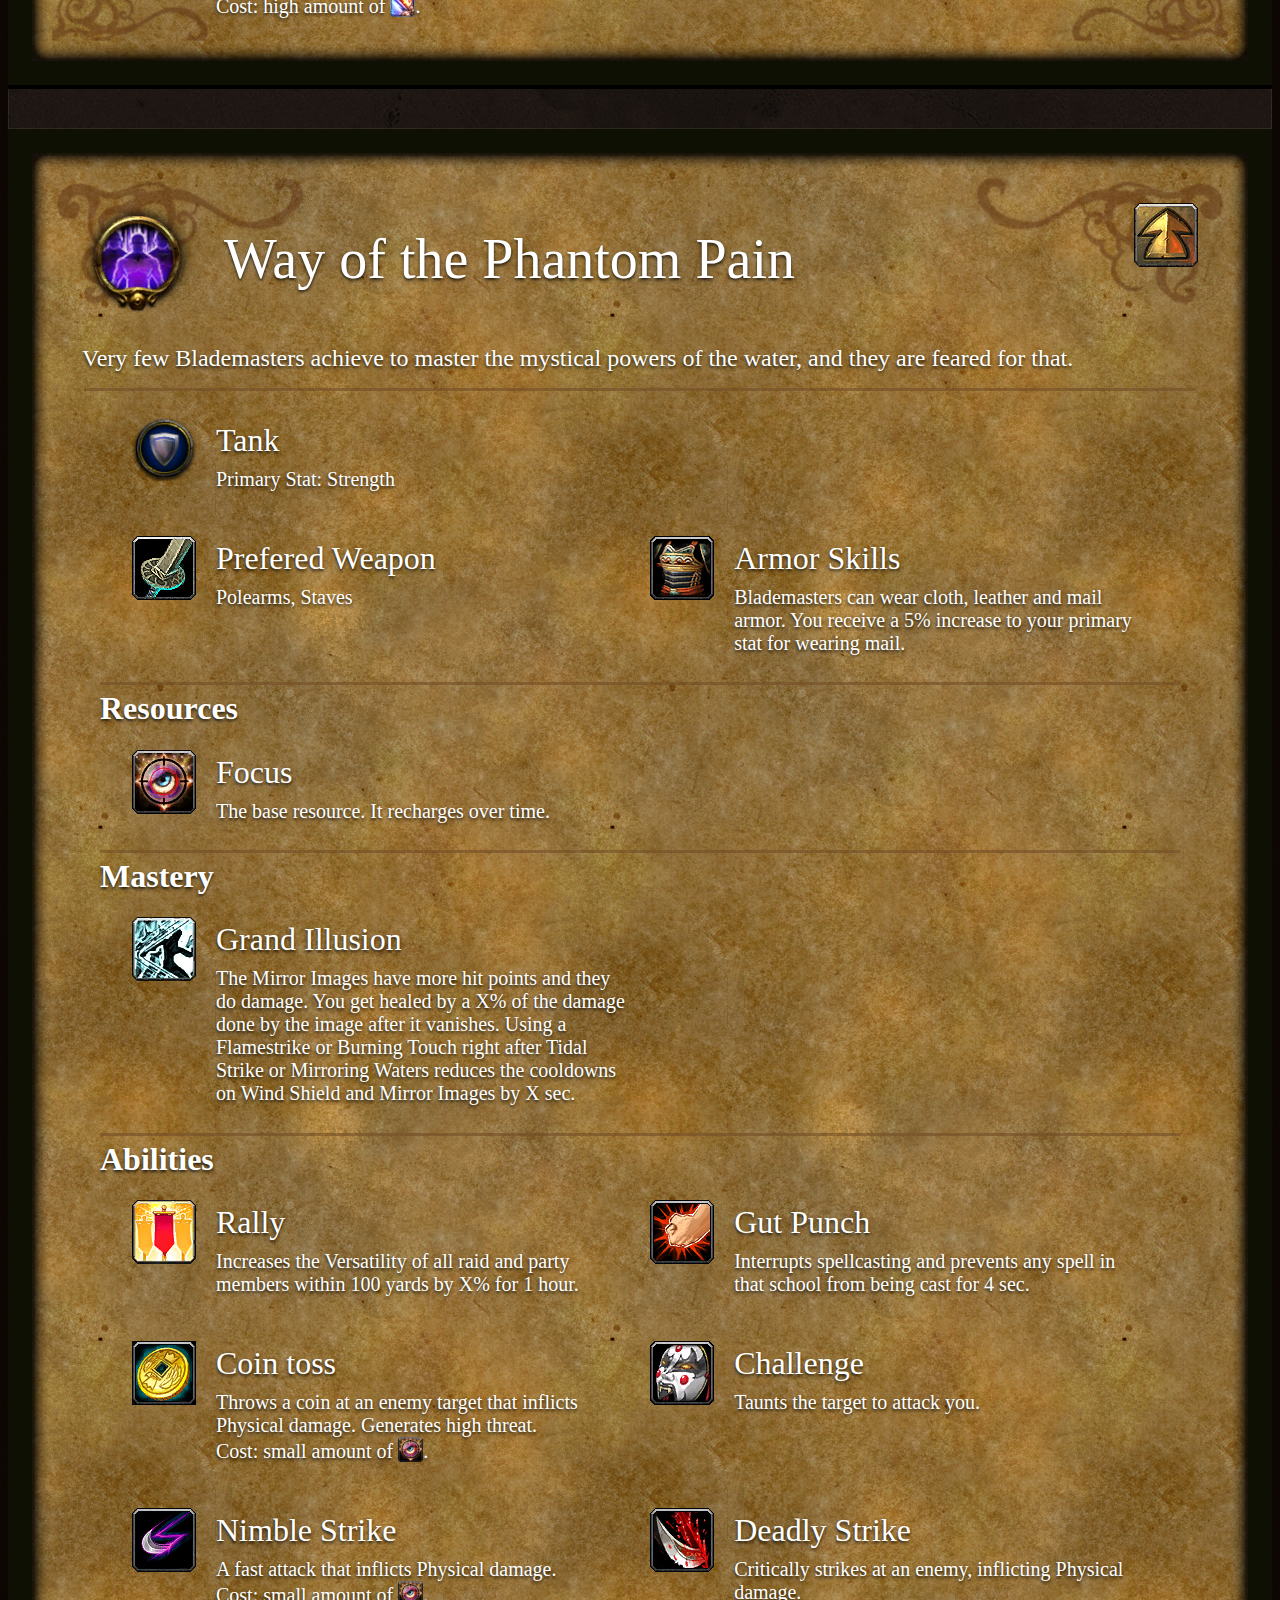
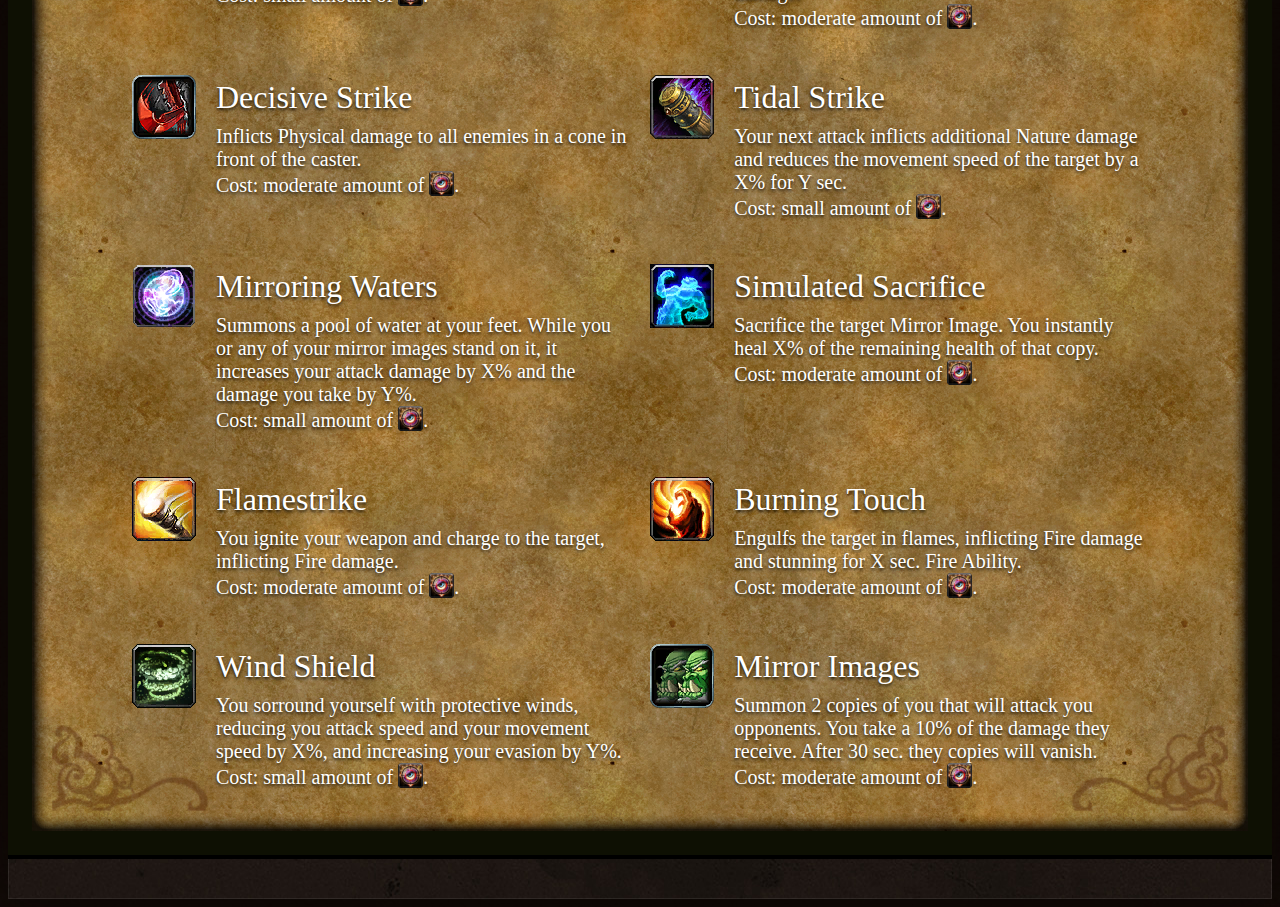
==== commit e59fffbf: "Add files via upload" ====
--- a/Blademaster.html
+++ b/Blademaster.html
@@ -301,7 +301,7 @@
 								<div class="spec-ab-text">
 									<div class="spec-ab-title">Ignite Weapon</div>
 									<div class="spec-ab-desc">
-										Cover your blade in flames, inflicting additional Fire damage on each melee attack. Last X sec.<br>
+										Cover your blade in flames for a short duration, inflicting additional Fire damage on each melee attack. Last X sec.<br>
 										Cost: <img class="micro-icon" src="Blademaster/INV_SummerFest_FireSpirit.PNG">.
 									</div>
 								</div>
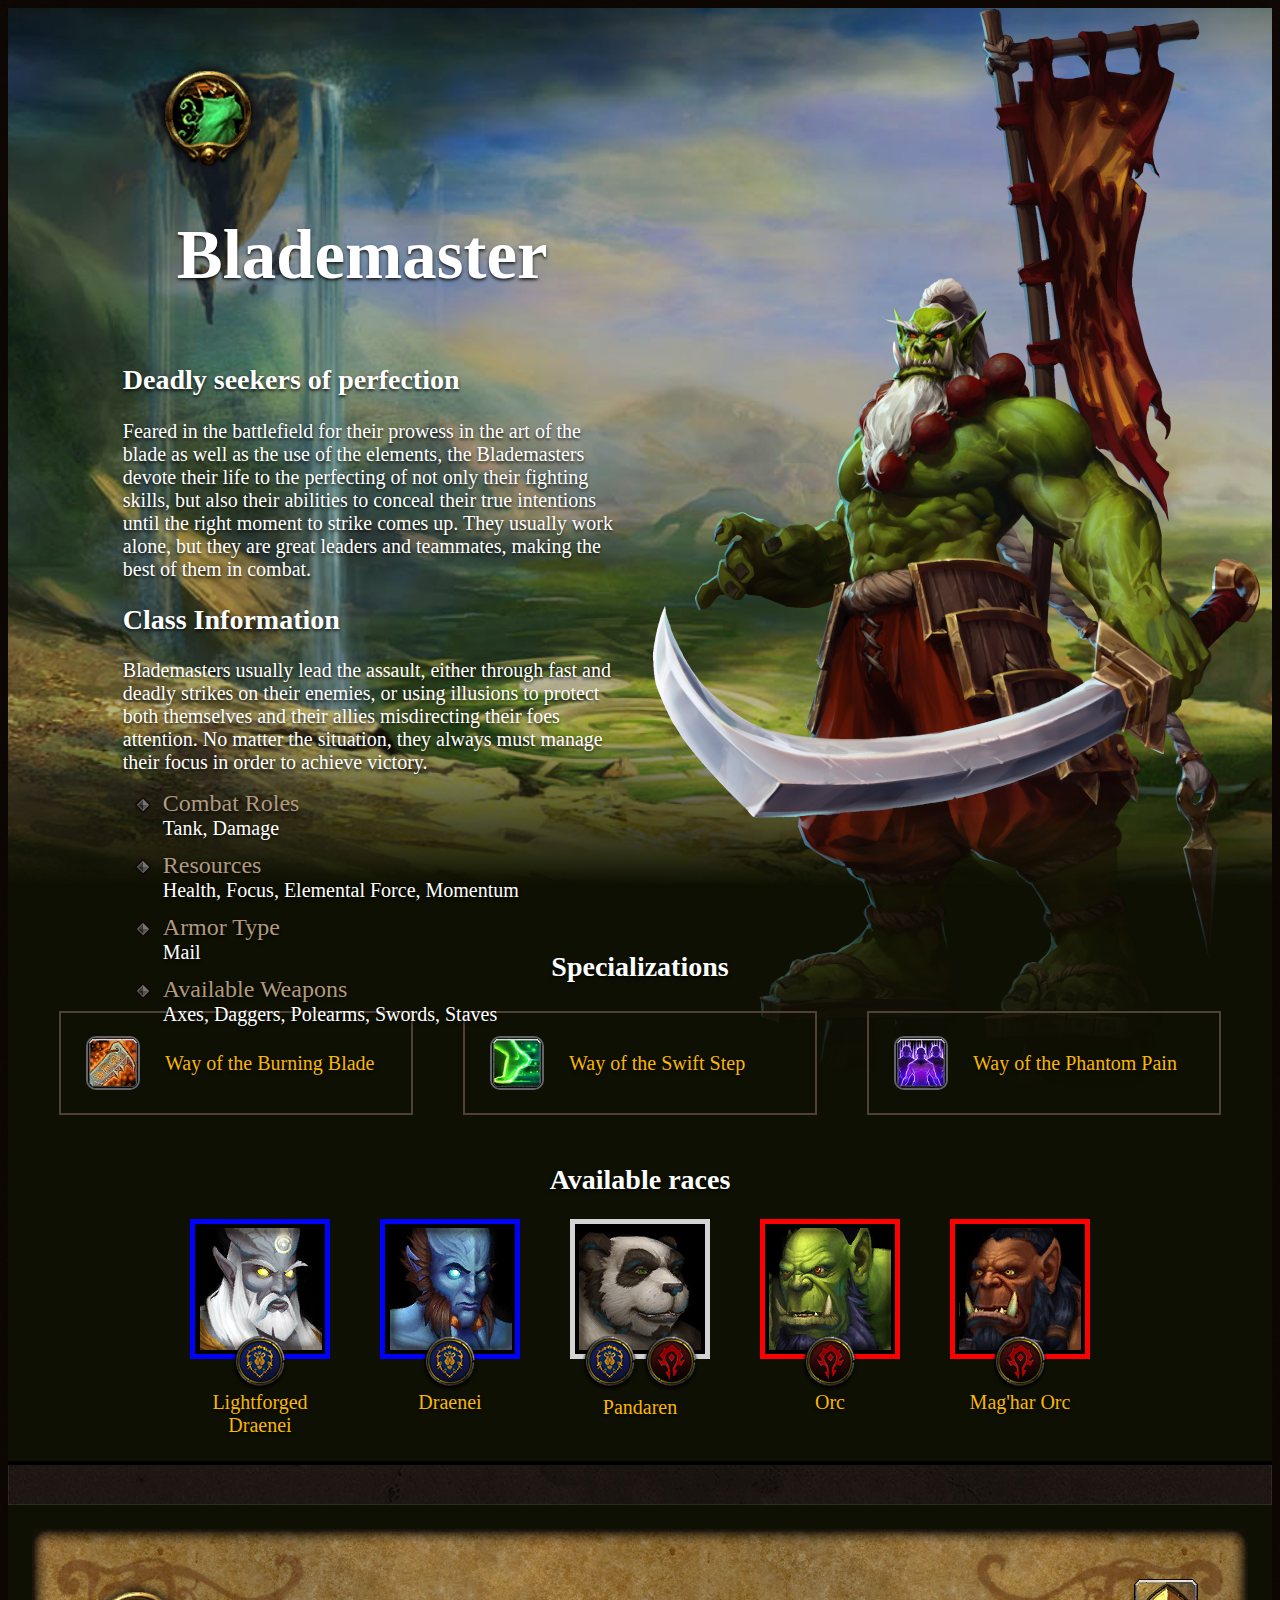
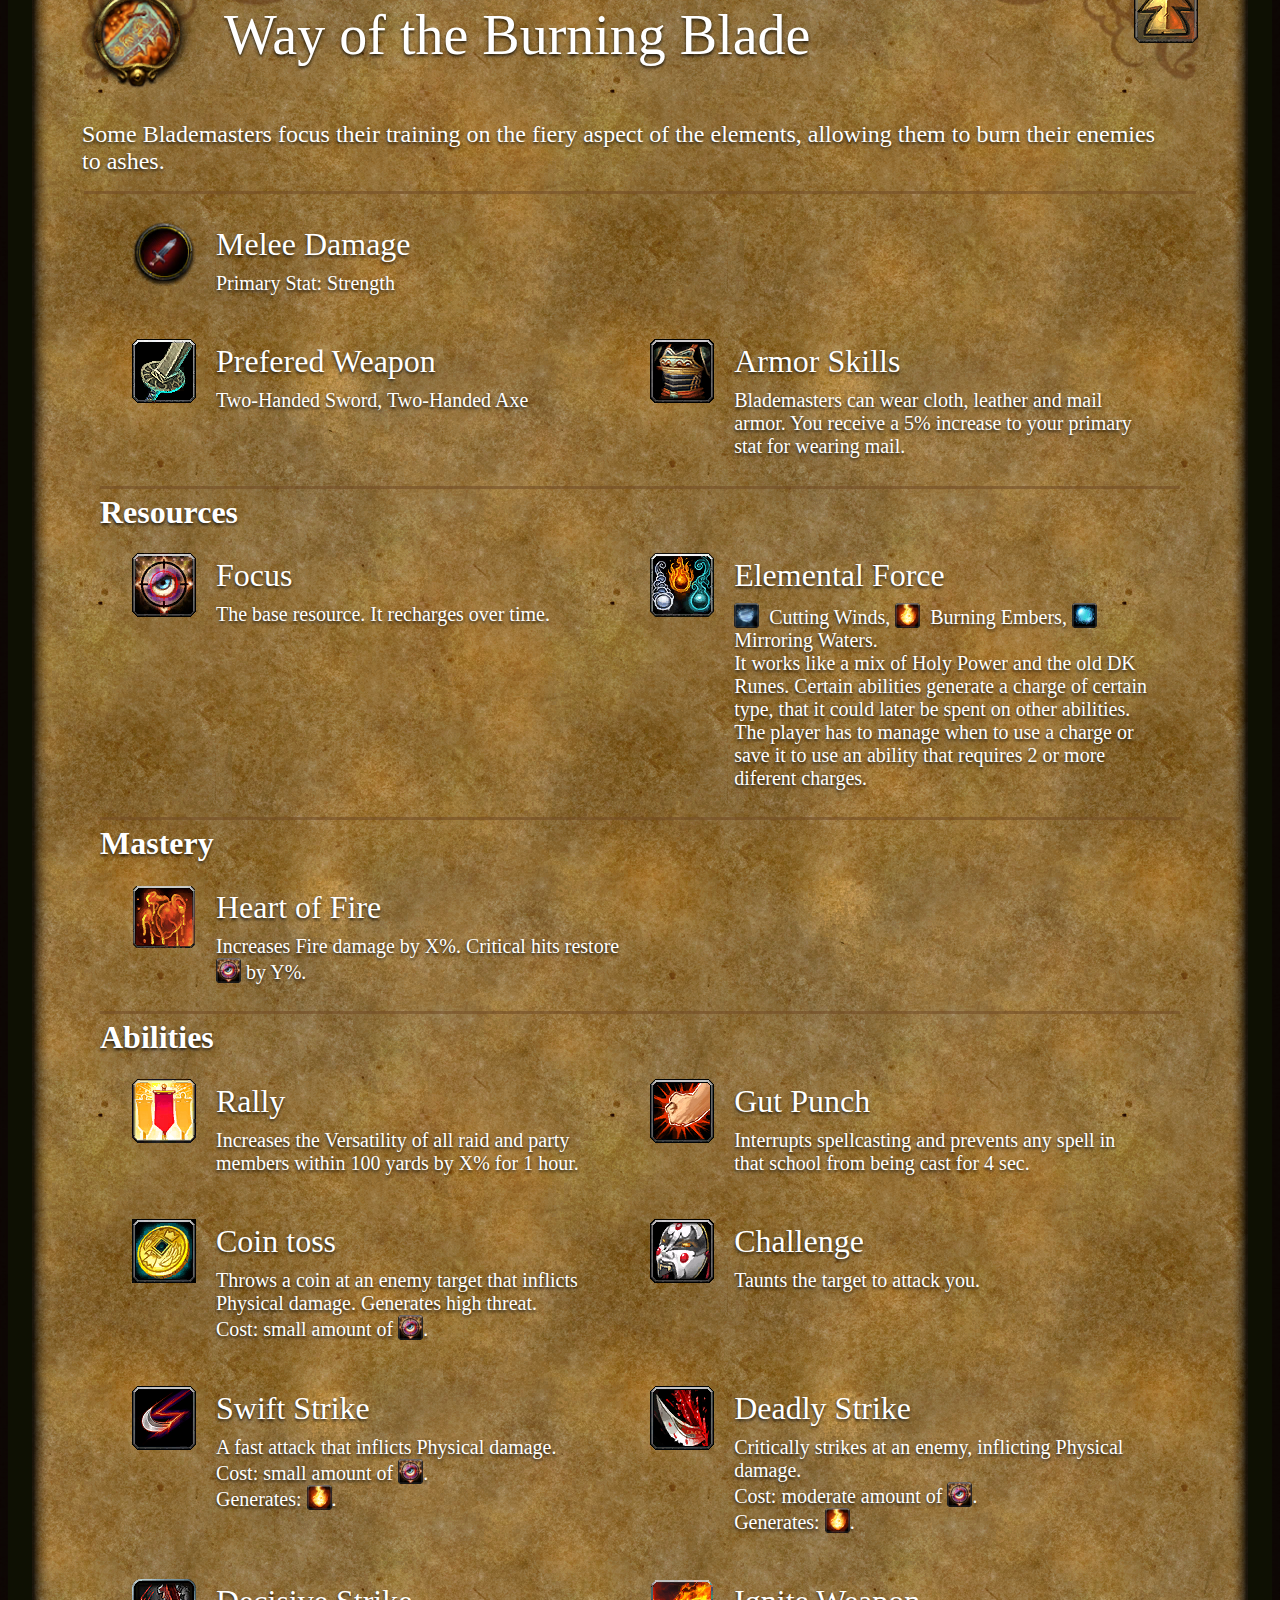
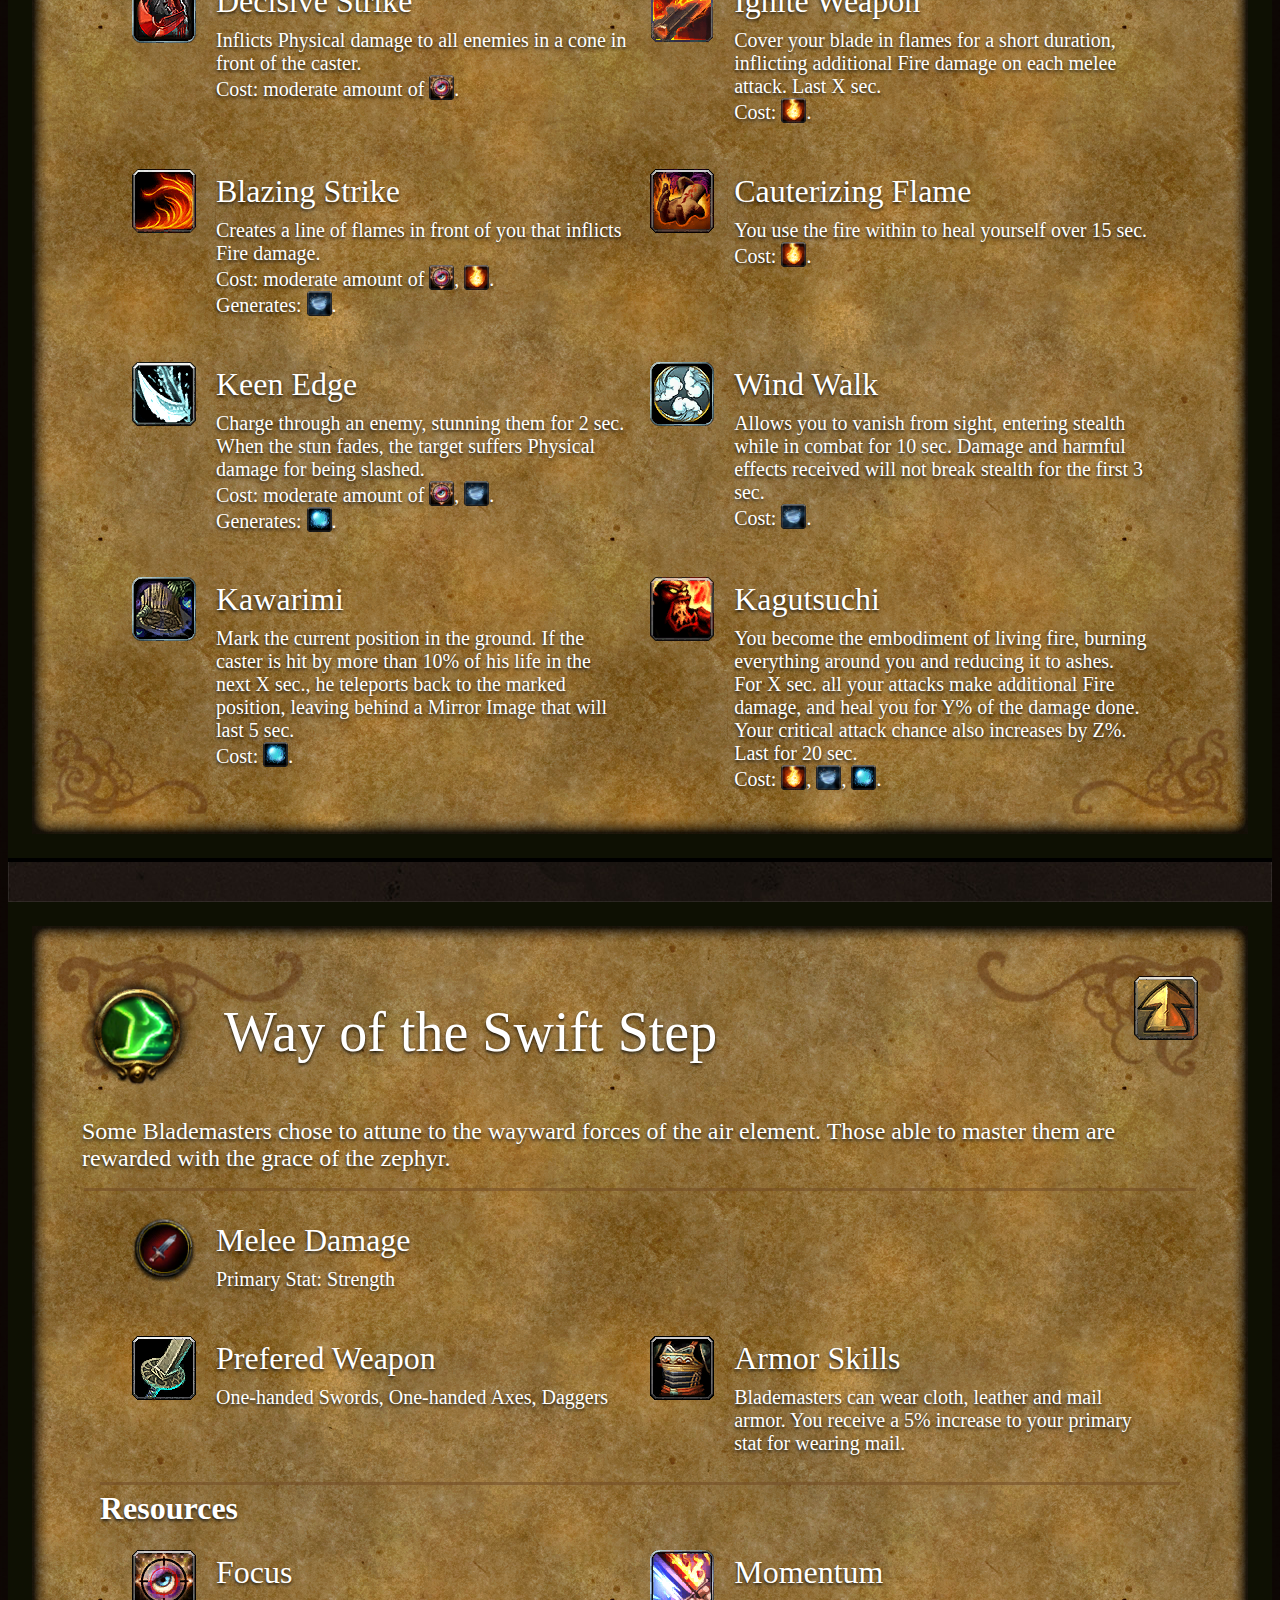
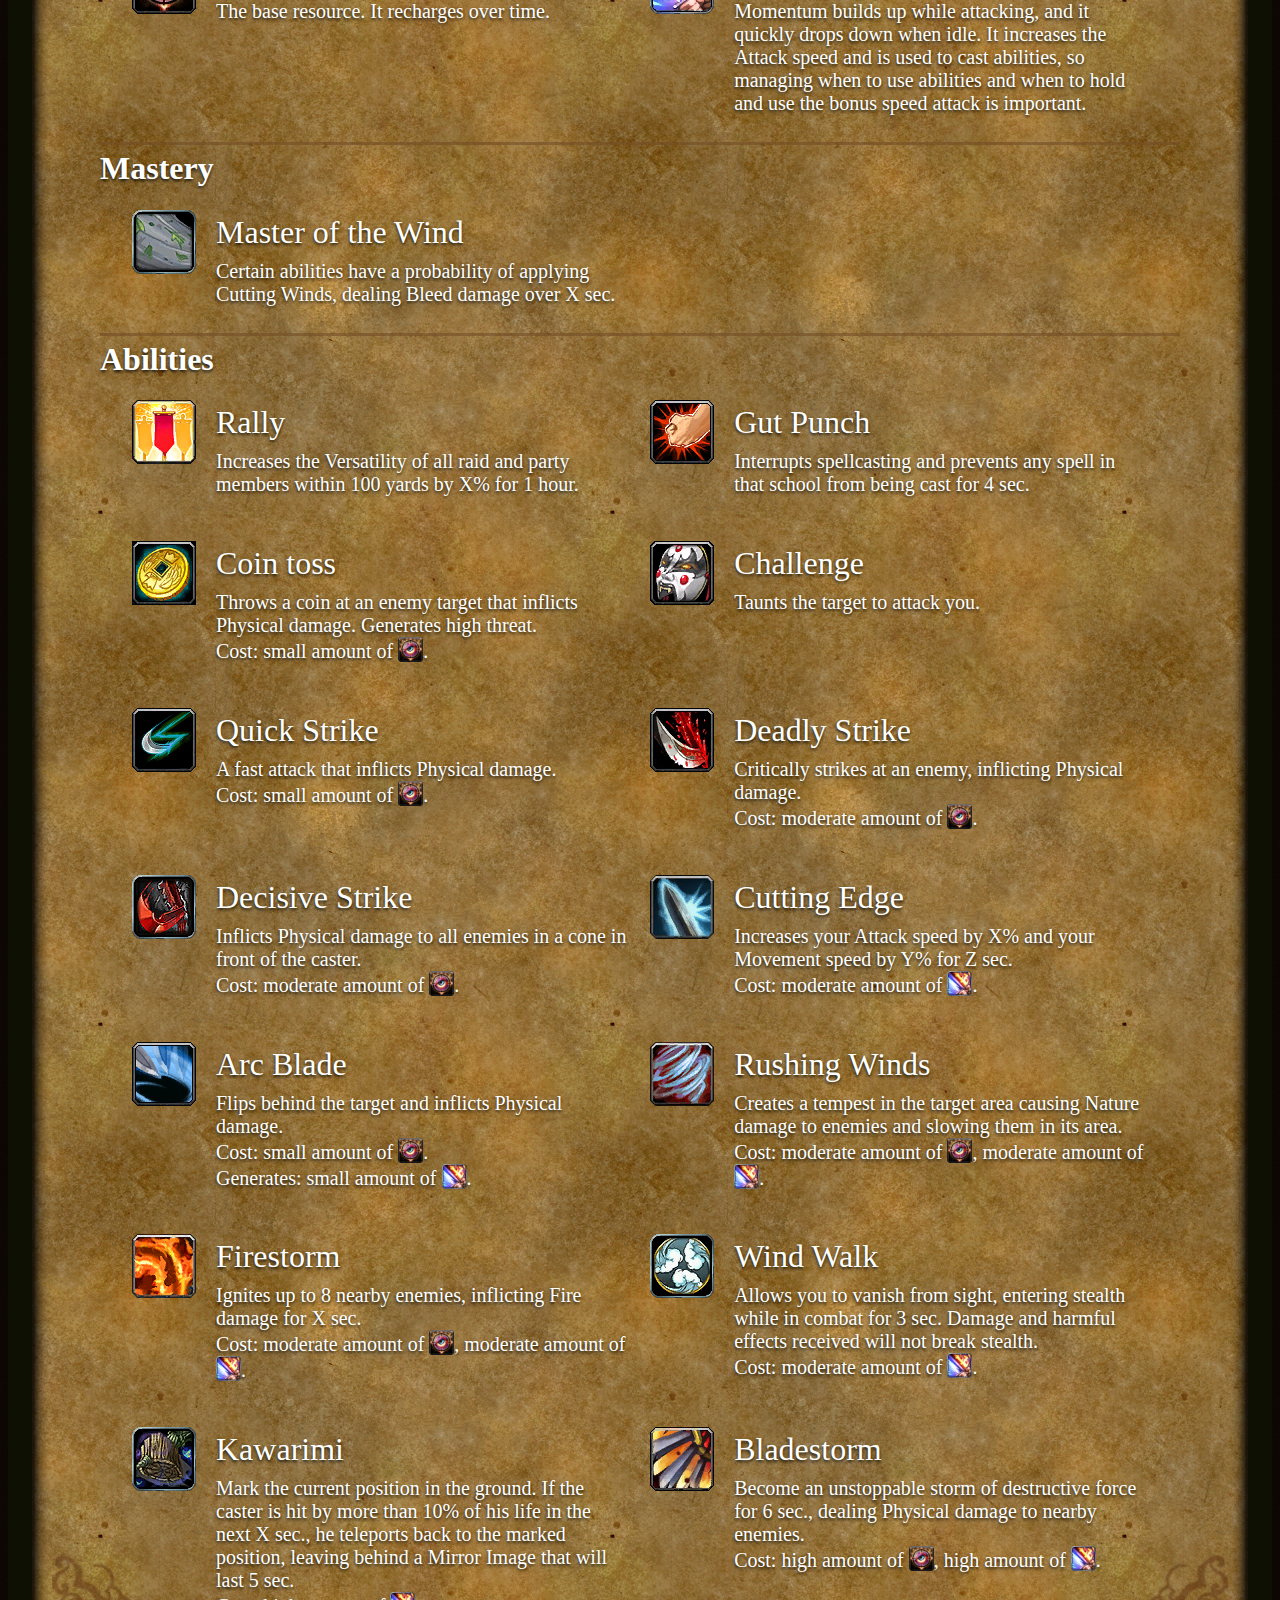
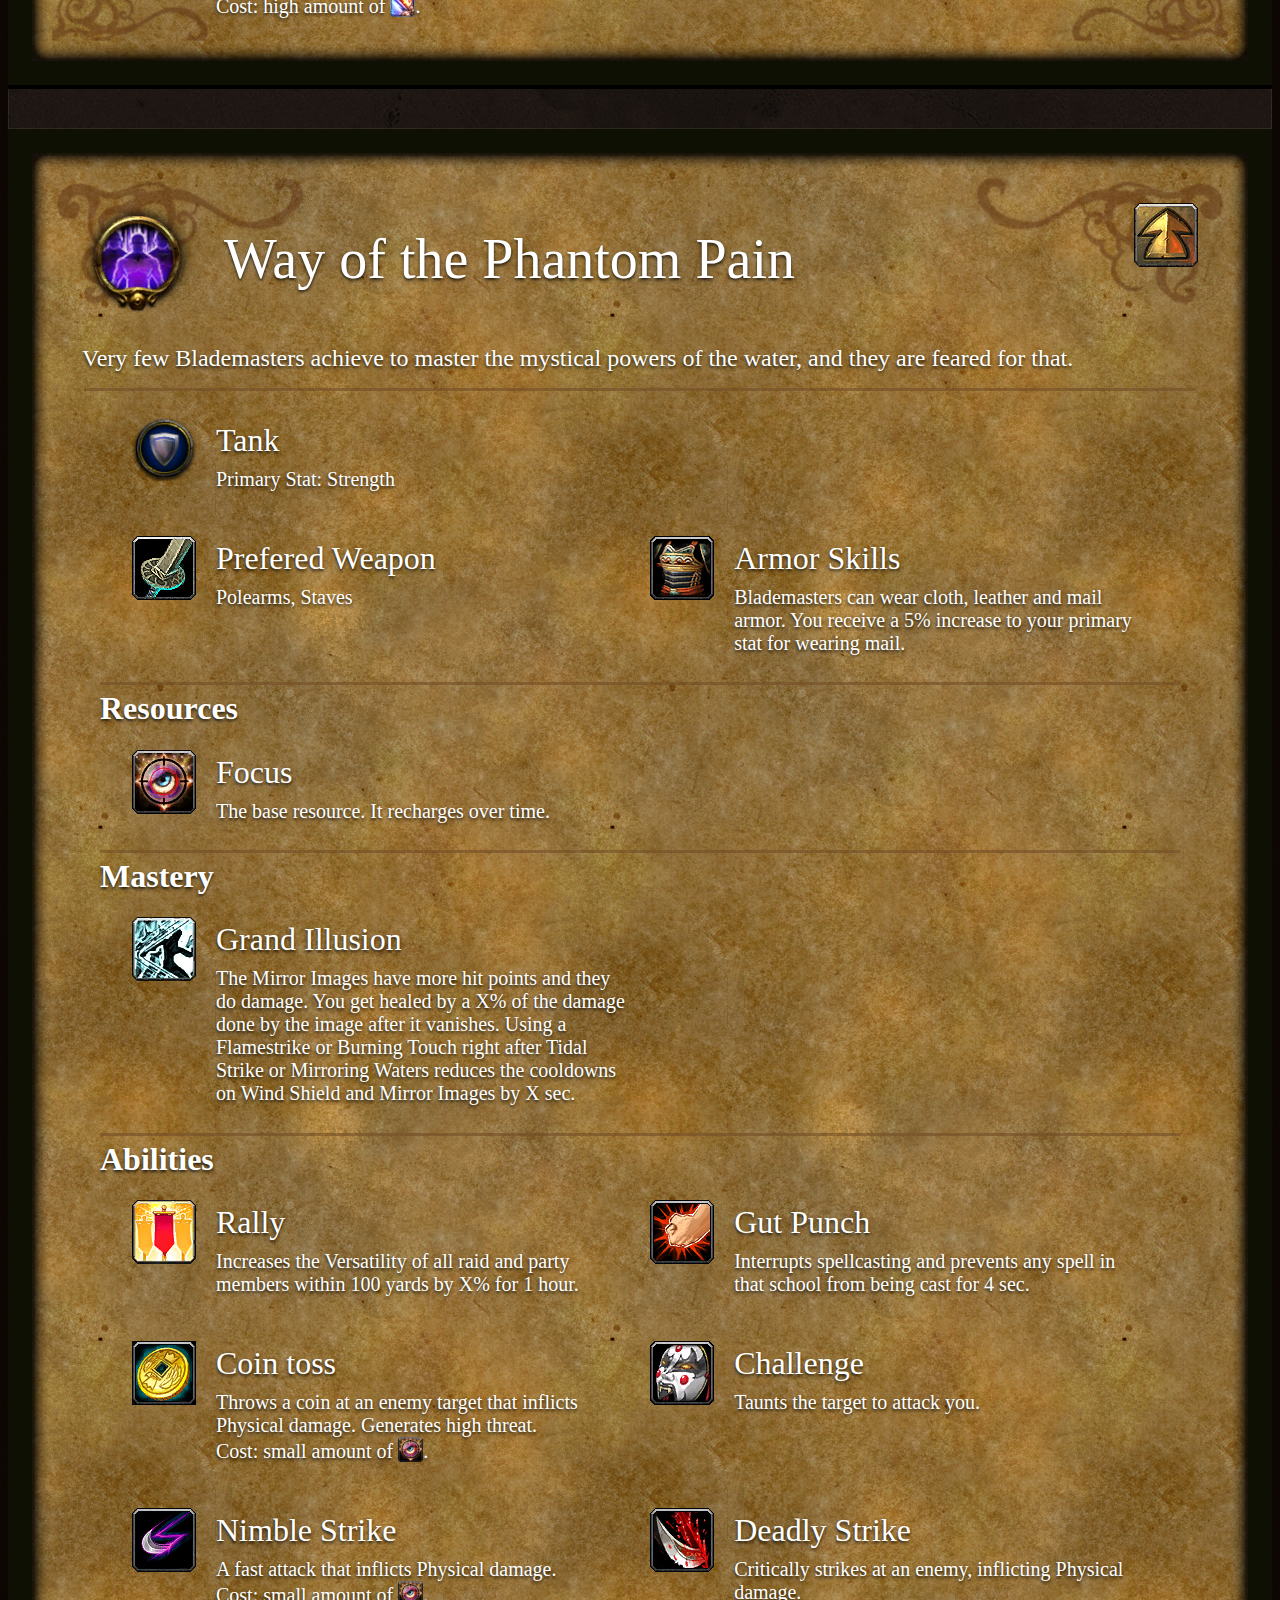
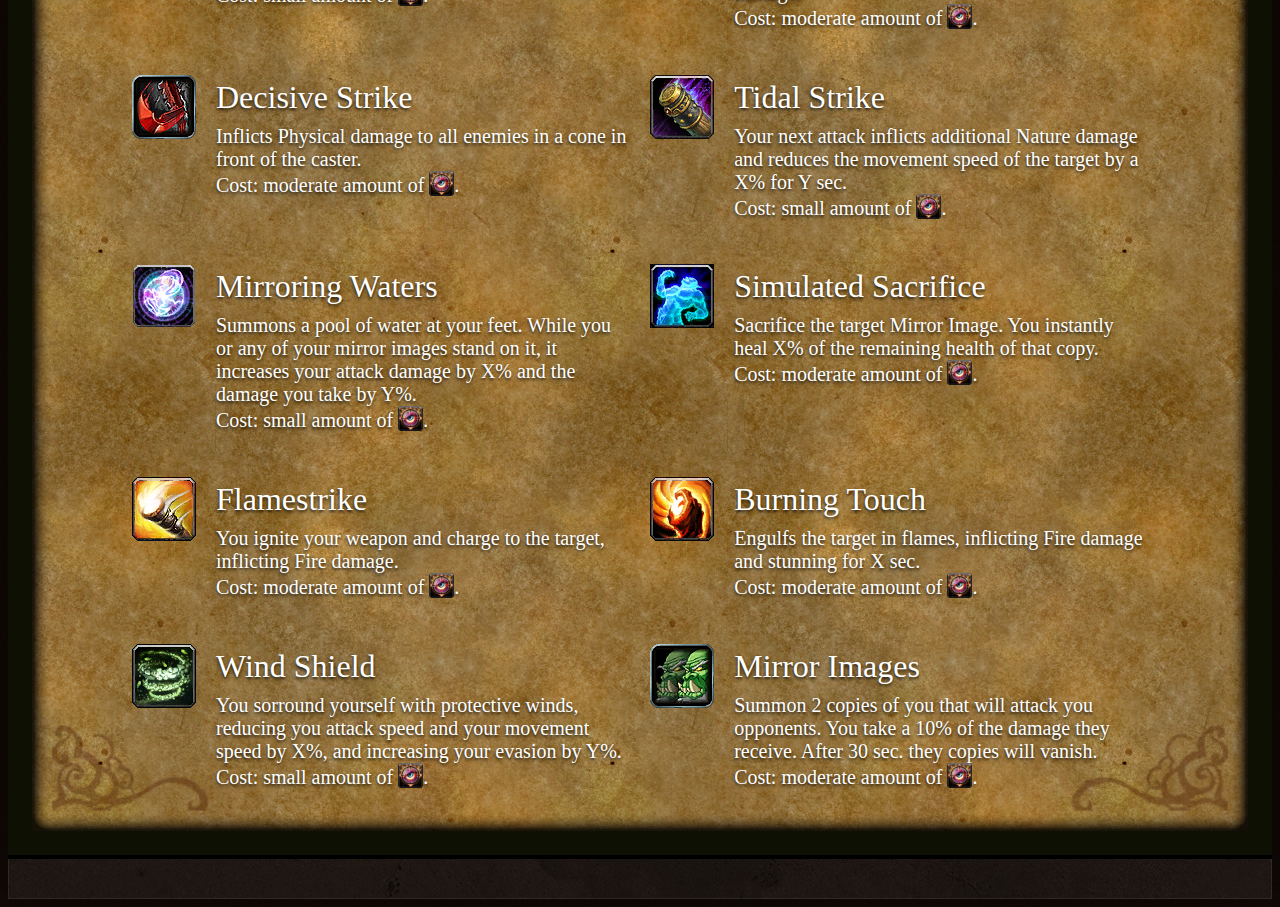
==== commit 33bffb7c: "Add files via upload" ====
--- a/Blademaster.html
+++ b/Blademaster.html
@@ -827,7 +827,7 @@
 								<div class="spec-ab-text">
 									<div class="spec-ab-title">Burning Touch</div>
 									<div class="spec-ab-desc">
-										Engulfs the target in flames, inflicting Fire damage and stunning for X sec. Fire Ability.<br>
+										Engulfs the target in flames, inflicting Fire damage and stunning for X sec.<br>
 										Cost: moderate amount of <img class="micro-icon" src="Blademaster/Ability_hunter_mastermarksman.png">.
 									</div>
 								</div>
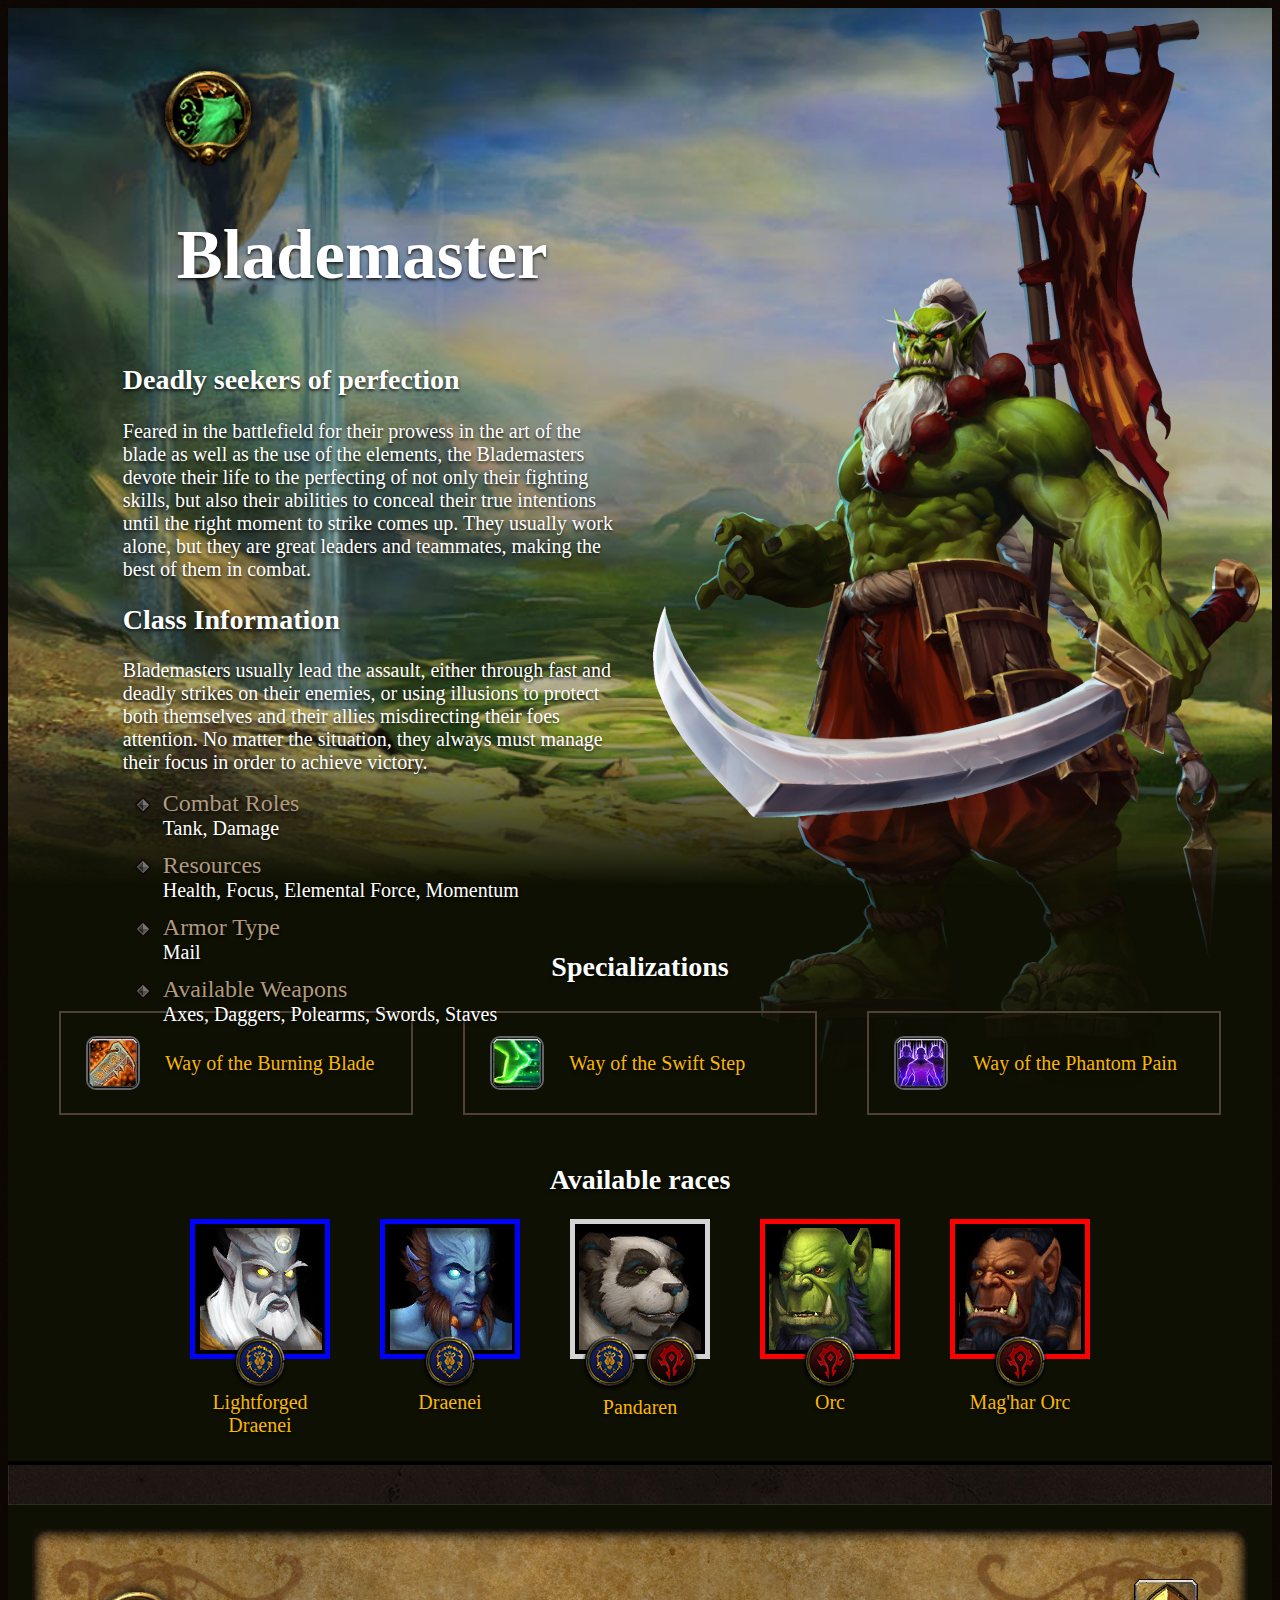
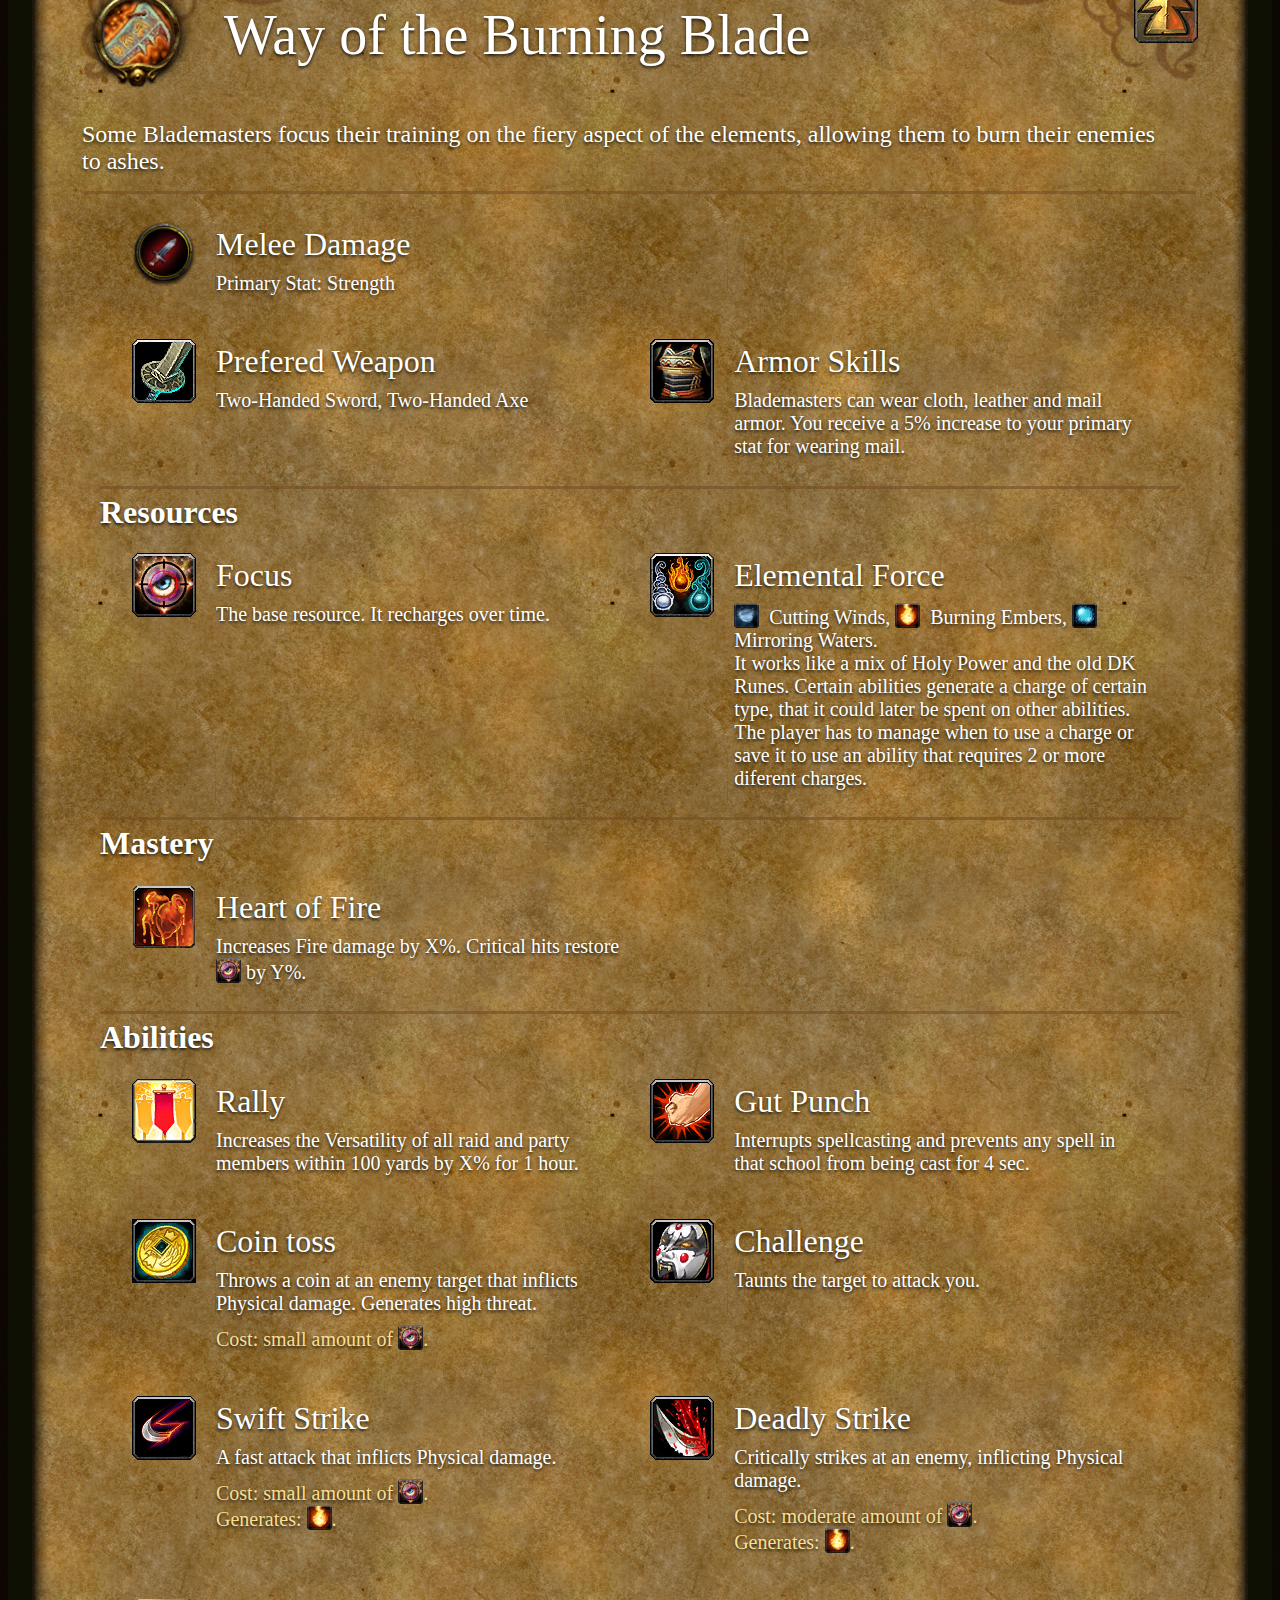
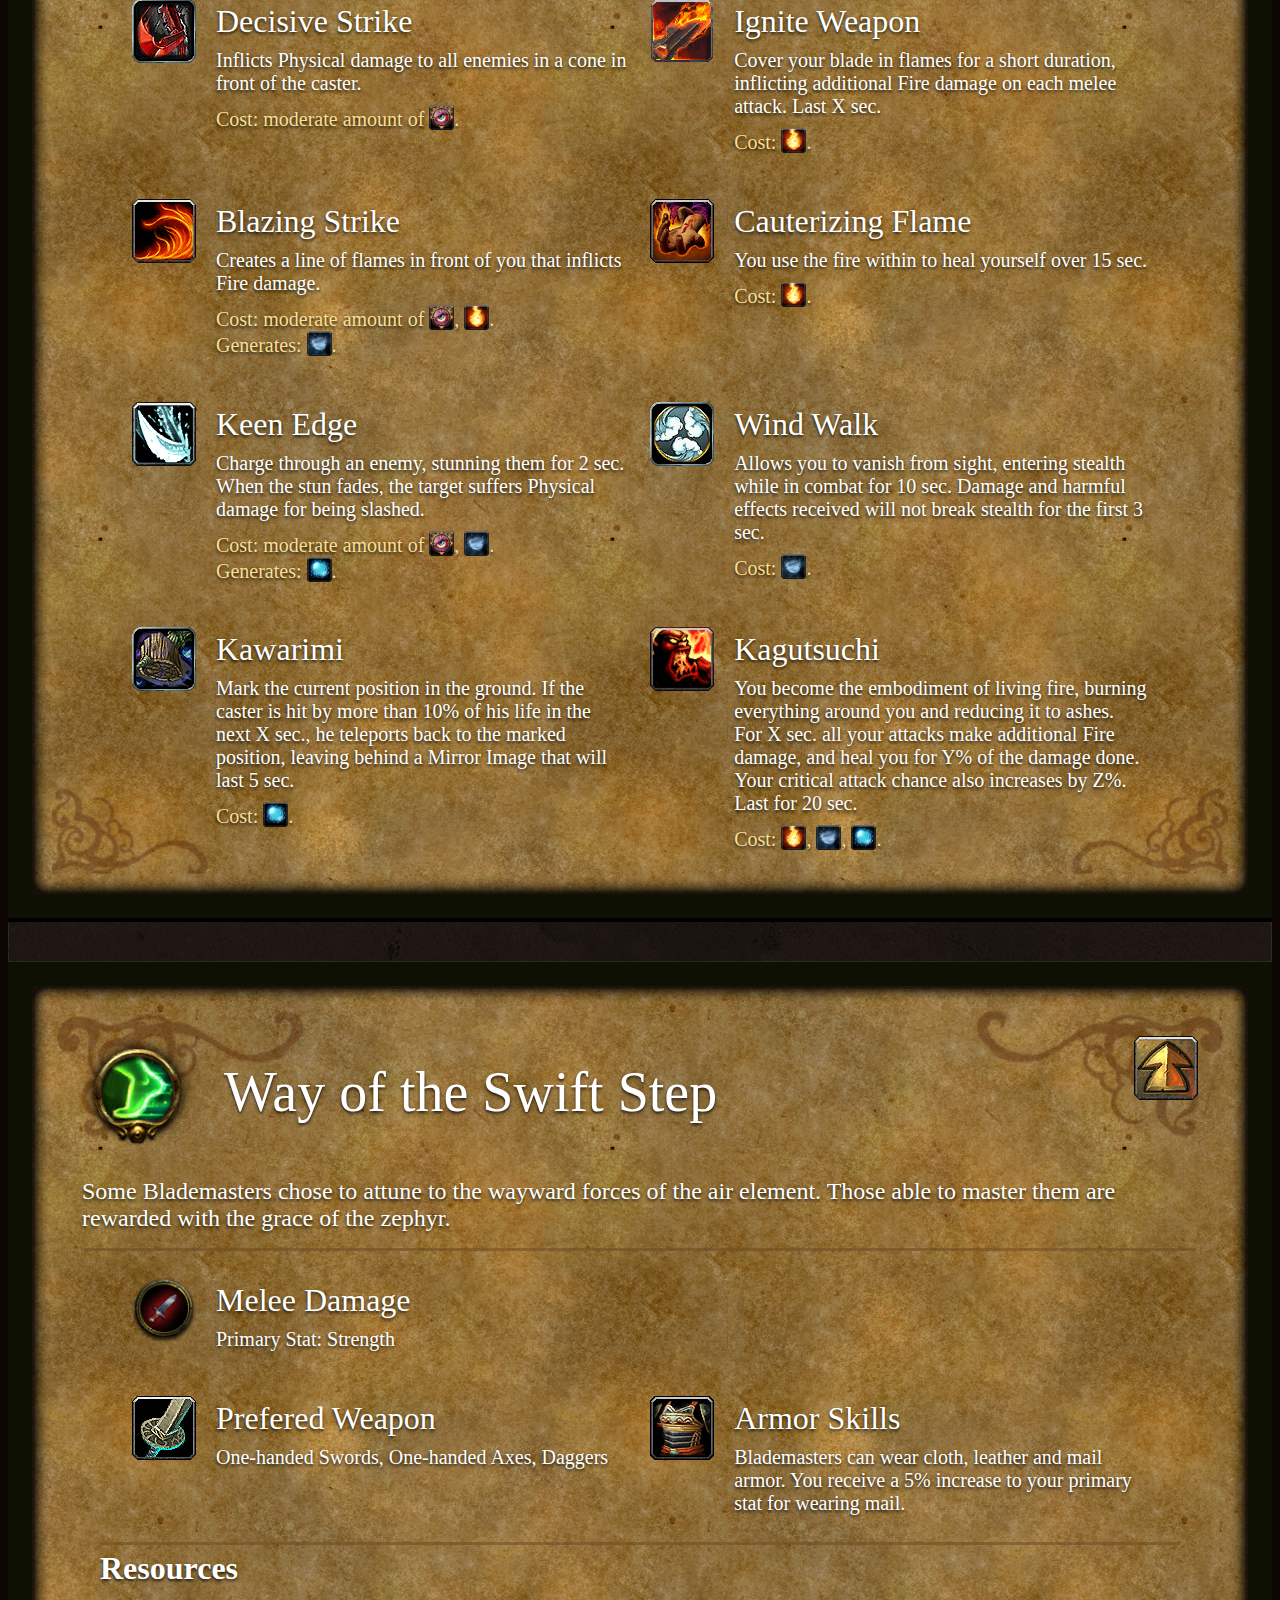
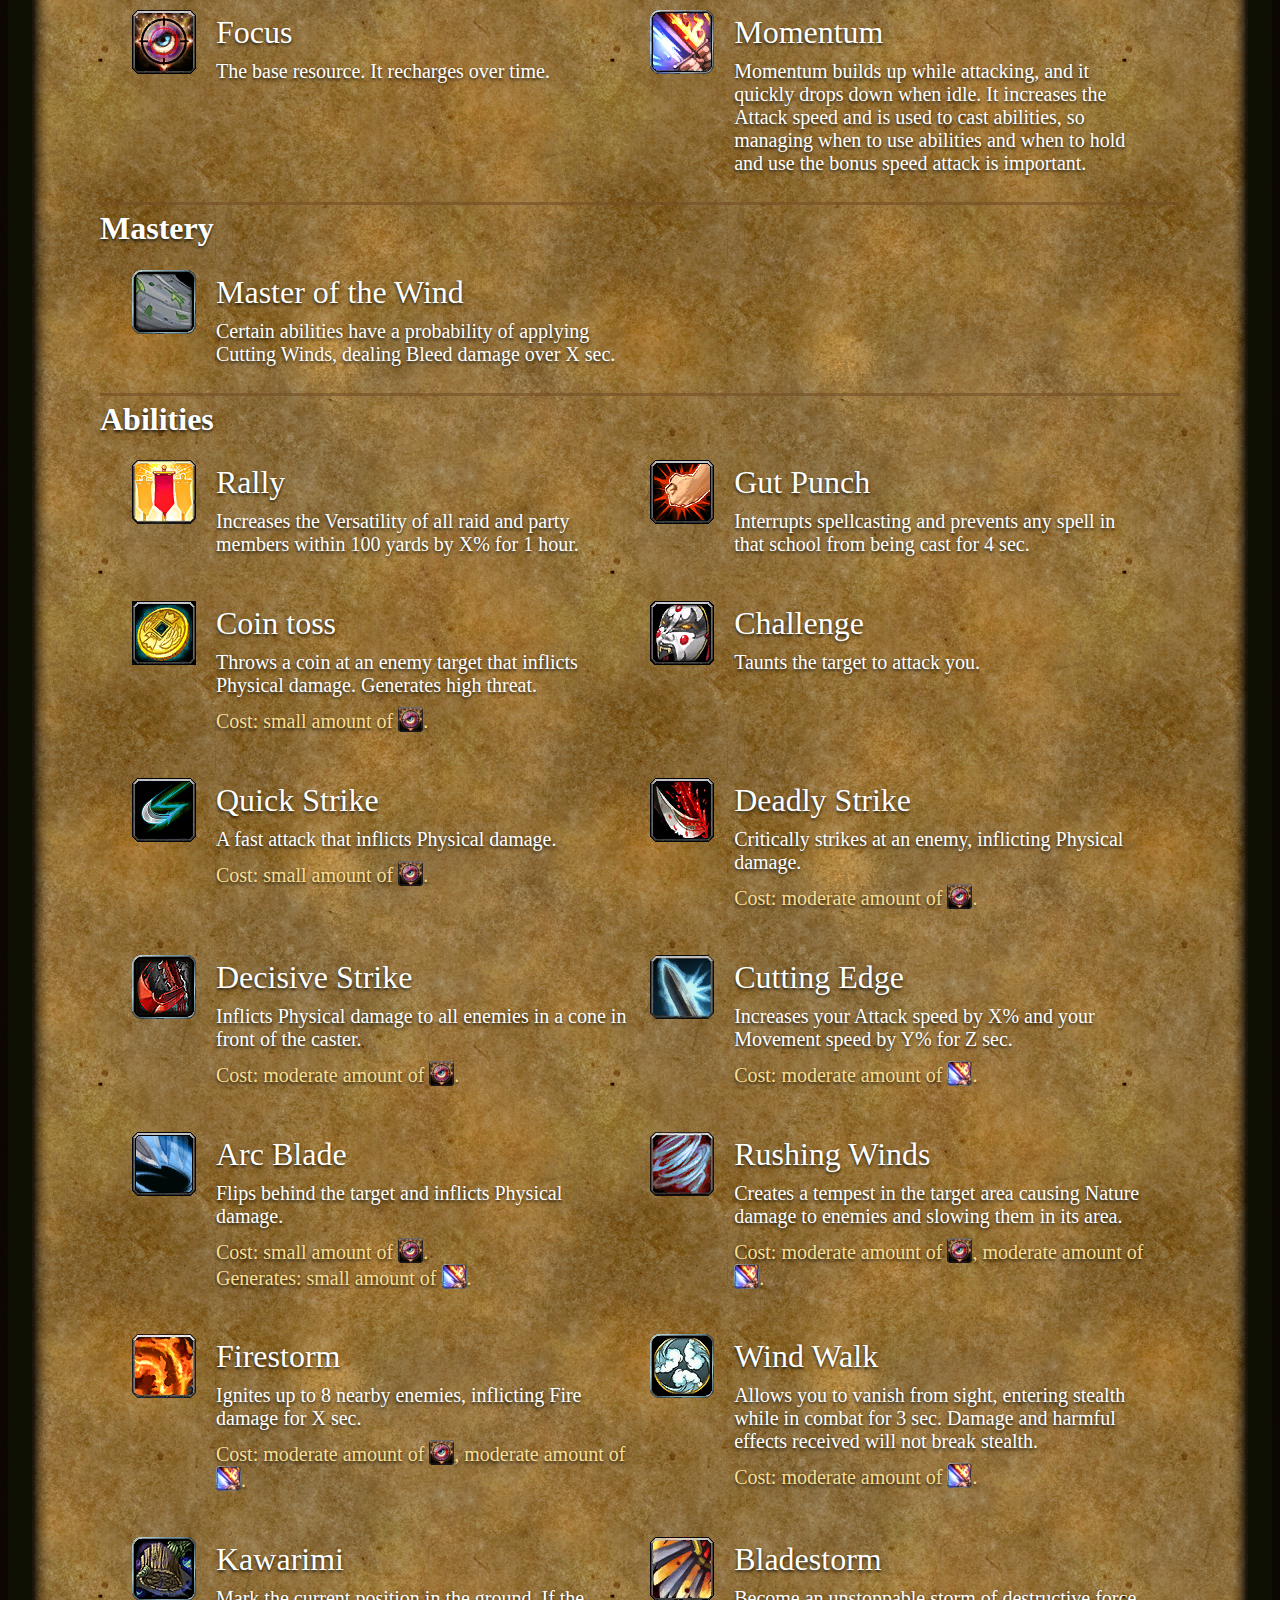
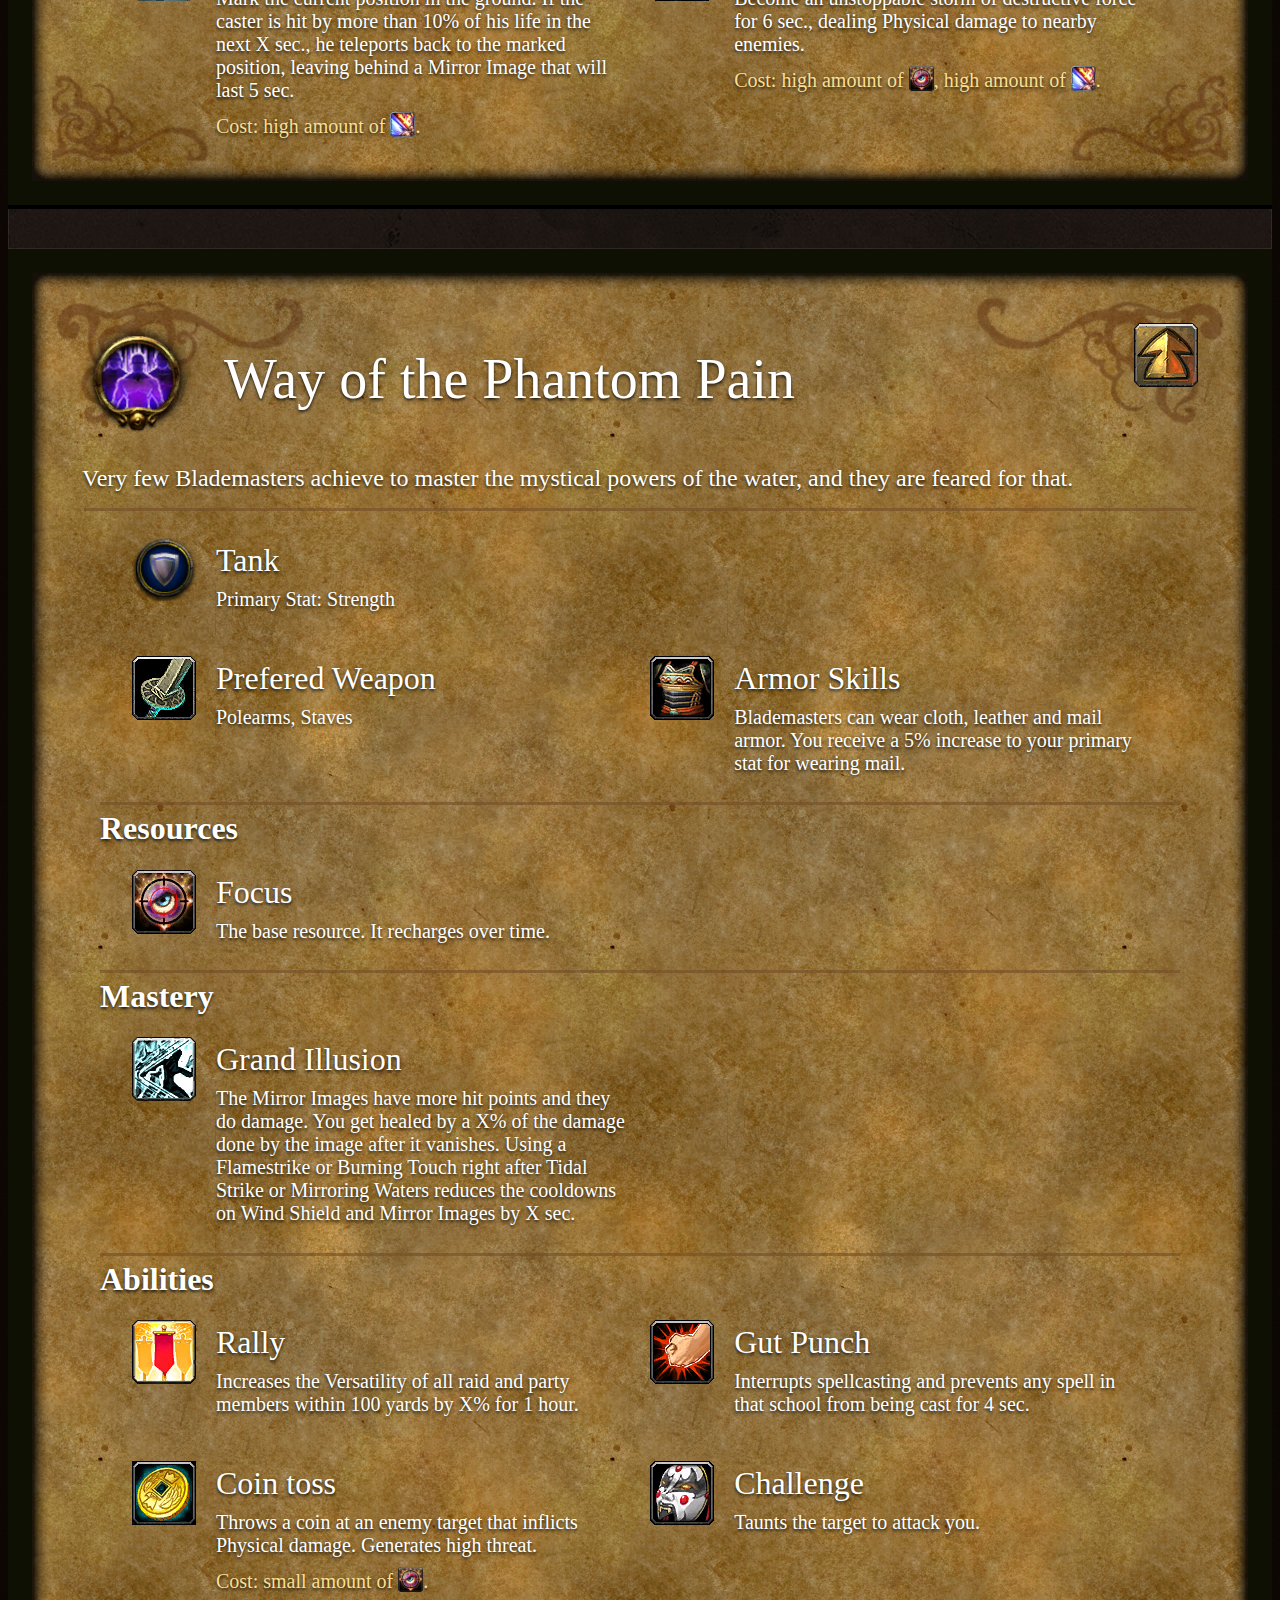
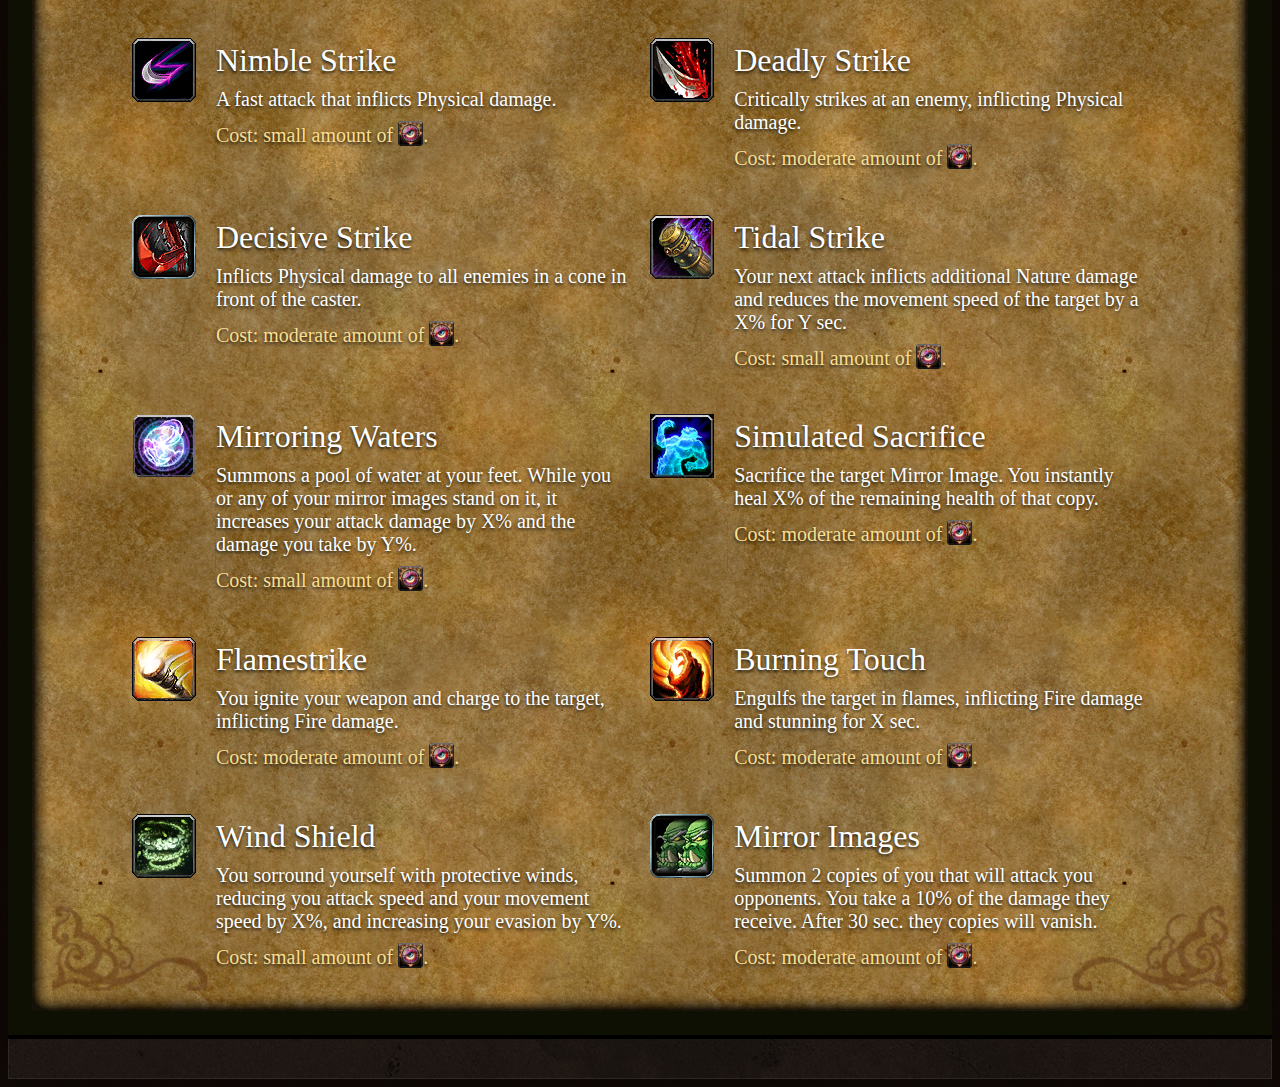
==== commit 5c4f5a0c: "Add files via upload" ====
--- a/Blademaster.html
+++ b/Blademaster.html
@@ -243,31 +243,28 @@
 								<div class="spec-ab-icon"><img src="Blademaster/Racial_Dwarf_FindTreasure.PNG"></div>
 								<div class="spec-ab-text">
 									<div class="spec-ab-title">Coin toss</div>
-									<div class="spec-ab-desc">
-										Throws a coin at an enemy target that inflicts Physical damage. Generates high threat.<br>
+									<div class="spec-ab-desc">Throws a coin at an enemy target that inflicts Physical damage. Generates high threat.</div>
+									<div class="spec-ab-cost">Cost: small amount of <img class="micro-icon" src="Blademaster/Ability_hunter_mastermarksman.png">.</div>
+								</div>
+							</div>
+							<div class="spec-ability">
+								<div class="spec-ab-icon"><img src="Blademaster/INV_Mask_01.PNG"></div>
+								<div class="spec-ab-text">
+									<div class="spec-ab-title">Challenge</div>
+									<div class="spec-ab-desc">Taunts the target to attack you.</div>
+								</div>
+							</div>
+						</div>
+						
+						<div class="spec-abilities-row">
+							<div class="spec-ability">
+								<div class="spec-ab-icon"><img src="Blademaster/Burning_Blade_Icon_custom.png"></div>
+								<div class="spec-ab-text">
+									<div class="spec-ab-title">Swift Strike</div>
+									<div class="spec-ab-desc">A fast attack that inflicts Physical damage.</div>
+									<div class="spec-ab-cost">
 										Cost: small amount of <img class="micro-icon" src="Blademaster/Ability_hunter_mastermarksman.png">.
-									</div>
-								</div>
-							</div>
-							<div class="spec-ability">
-								<div class="spec-ab-icon"><img src="Blademaster/INV_Mask_01.PNG"></div>
-								<div class="spec-ab-text">
-									<div class="spec-ab-title">Challenge</div>
-									<div class="spec-ab-desc">
-										Taunts the target to attack you.
-									</div>
-								</div>
-							</div>
-						</div>
-						
-						<div class="spec-abilities-row">
-							<div class="spec-ability">
-								<div class="spec-ab-icon"><img src="Blademaster/Burning_Blade_Icon_custom.png"></div>
-								<div class="spec-ab-text">
-									<div class="spec-ab-title">Swift Strike</div>
-									<div class="spec-ab-desc">
-										A fast attack that inflicts Physical damage.<br>
-										Cost: small amount of <img class="micro-icon" src="Blademaster/Ability_hunter_mastermarksman.png">.<br>
+										<br>
 										Generates: <img class="micro-icon" src="Blademaster/INV_SummerFest_FireSpirit.PNG">.
 									</div>
 								</div>
@@ -276,9 +273,10 @@
 								<div class="spec-ab-icon"><img src="Blademaster/Ability_gouge.png"></div>
 								<div class="spec-ab-text">
 									<div class="spec-ab-title">Deadly Strike</div>
-									<div class="spec-ab-desc">
-										Critically strikes at an enemy, inflicting Physical damage.<br>
-										Cost: moderate amount of <img class="micro-icon" src="Blademaster/Ability_hunter_mastermarksman.png">.<br>
+									<div class="spec-ab-desc">Critically strikes at an enemy, inflicting Physical damage.</div>
+									<div class="spec-ab-cost">
+										Cost: moderate amount of <img class="micro-icon" src="Blademaster/Ability_hunter_mastermarksman.png">.
+										<br>
 										Generates: <img class="micro-icon" src="Blademaster/INV_SummerFest_FireSpirit.PNG">.
 									</div>
 								</div>
@@ -290,20 +288,16 @@
 								<div class="spec-ab-icon"><img src="Blademaster/Ability_criticalstrike.png"></div>
 								<div class="spec-ab-text">
 									<div class="spec-ab-title">Decisive Strike</div>
-									<div class="spec-ab-desc">
-										Inflicts Physical damage to all enemies in a cone in front of the caster.<br>
-										Cost: moderate amount of <img class="micro-icon" src="Blademaster/Ability_hunter_mastermarksman.png">.
-									</div>
+									<div class="spec-ab-desc">Inflicts Physical damage to all enemies in a cone in front of the caster.</div>
+									<div class="spec-ab-cost">Cost: moderate amount of <img class="micro-icon" src="Blademaster/Ability_hunter_mastermarksman.png">.</div>
 								</div>
 							</div>
 							<div class="spec-ability">
 								<div class="spec-ab-icon"><img src="Blademaster/Inv_sword_1h_aggramar_d_01.png"></div>
 								<div class="spec-ab-text">
 									<div class="spec-ab-title">Ignite Weapon</div>
-									<div class="spec-ab-desc">
-										Cover your blade in flames for a short duration, inflicting additional Fire damage on each melee attack. Last X sec.<br>
-										Cost: <img class="micro-icon" src="Blademaster/INV_SummerFest_FireSpirit.PNG">.
-									</div>
+									<div class="spec-ab-desc">Cover your blade in flames for a short duration, inflicting additional Fire damage on each melee attack. Last X sec.</div>
+									<div class="spec-ab-cost">Cost: <img class="micro-icon" src="Blademaster/INV_SummerFest_FireSpirit.PNG">.</div>
 								</div>
 							</div>
 						</div>
@@ -313,9 +307,10 @@
 								<div class="spec-ab-icon"><img src="Blademaster/Ability_rhyolith_magmaflow_wave.png"></div>
 								<div class="spec-ab-text">
 									<div class="spec-ab-title">Blazing Strike</div>
-									<div class="spec-ab-desc">
-										Creates a line of flames in front of you that inflicts Fire damage.<br>
-										Cost: moderate amount of <img class="micro-icon" src="Blademaster/Ability_hunter_mastermarksman.png">, <img class="micro-icon" src="Blademaster/INV_SummerFest_FireSpirit.PNG">.<br>
+									<div class="spec-ab-desc">Creates a line of flames in front of you that inflicts Fire damage.</div>
+									<div class="spec-ab-cost">
+										Cost: moderate amount of <img class="micro-icon" src="Blademaster/Ability_hunter_mastermarksman.png">, <img class="micro-icon" src="Blademaster/INV_SummerFest_FireSpirit.PNG">.
+										<br>
 										Generates: <img class="micro-icon" src="Blademaster/INV_Elemental_Mote_Air01.PNG">.
 									</div>
 								</div>
@@ -324,10 +319,8 @@
 								<div class="spec-ab-icon"><img src="Blademaster/Ability_Mage_HotStreak.PNG"></div>
 								<div class="spec-ab-text">
 									<div class="spec-ab-title">Cauterizing Flame</div>
-									<div class="spec-ab-desc">
-										You use the fire within to heal yourself over 15 sec.<br>
-										Cost: <img class="micro-icon" src="Blademaster/INV_SummerFest_FireSpirit.PNG">.
-									</div>
+									<div class="spec-ab-desc">You use the fire within to heal yourself over 15 sec.</div>
+									<div class="spec-ab-cost">Cost: <img class="micro-icon" src="Blademaster/INV_SummerFest_FireSpirit.PNG">.</div>
 								</div>
 							</div>
 						</div>
@@ -337,9 +330,10 @@
 								<div class="spec-ab-icon"><img src="Blademaster/Ability_titankeeper_piercingcorruption.png"></div>
 								<div class="spec-ab-text">
 									<div class="spec-ab-title">Keen Edge</div>
-									<div class="spec-ab-desc">
-										Charge through an enemy, stunning them for 2 sec. When the stun fades, the target suffers Physical damage for being slashed.<br>
-										Cost: moderate amount of <img class="micro-icon" src="Blademaster/Ability_hunter_mastermarksman.png">, <img class="micro-icon" src="Blademaster/INV_Elemental_Mote_Air01.PNG">.<br>
+									<div class="spec-ab-desc">Charge through an enemy, stunning them for 2 sec. When the stun fades, the target suffers Physical damage for being slashed.</div>
+									<div class="spec-ab-cost">
+										Cost: moderate amount of <img class="micro-icon" src="Blademaster/Ability_hunter_mastermarksman.png">, <img class="micro-icon" src="Blademaster/INV_Elemental_Mote_Air01.PNG">.
+										<br>
 										Generates: <img class="micro-icon" src="Blademaster/INV_Elemental_Primal_Water.PNG">.
 									</div>
 								</div>
@@ -348,10 +342,8 @@
 								<div class="spec-ab-icon"><img src="Blademaster/Spell_frost_windwalkon.png"></div>
 								<div class="spec-ab-text">
 									<div class="spec-ab-title">Wind Walk</div>
-									<div class="spec-ab-desc">
-										Allows you to vanish from sight, entering stealth while in combat for 10 sec. Damage and harmful effects received will not break stealth for the first 3 sec.<br>
-										Cost: <img class="micro-icon" src="Blademaster/INV_Elemental_Mote_Air01.PNG">.
-									</div>
+									<div class="spec-ab-desc">Allows you to vanish from sight, entering stealth while in combat for 10 sec. Damage and harmful effects received will not break stealth for the first 3 sec.</div>
+									<div class="spec-ab-cost">Cost: <img class="micro-icon" src="Blademaster/INV_Elemental_Mote_Air01.PNG">.</div>
 								</div>
 							</div>
 						</div>
@@ -361,10 +353,8 @@
 								<div class="spec-ab-icon"><img src="Blademaster/Spell_nature_naturesblessing.png"></div>
 								<div class="spec-ab-text">
 									<div class="spec-ab-title">Kawarimi</div>
-									<div class="spec-ab-desc">
-										Mark the current position in the ground. If the caster is hit by more than 10% of his life in the next X sec., he teleports back to the marked position, leaving behind a Mirror Image that will last 5 sec.<br>
-										Cost: <img class="micro-icon" src="Blademaster/INV_Elemental_Primal_Water.PNG">.
-									</div>
+									<div class="spec-ab-desc">Mark the current position in the ground. If the caster is hit by more than 10% of his life in the next X sec., he teleports back to the marked position, leaving behind a Mirror Image that will last 5 sec.</div>
+									<div class="spec-ab-cost">Cost: <img class="micro-icon" src="Blademaster/INV_Elemental_Primal_Water.PNG">.</div>
 								</div>
 							</div>
 							<div class="spec-ability">
@@ -372,10 +362,11 @@
 								<div class="spec-ab-text">
 									<div class="spec-ab-title">Kagutsuchi</div>
 									<div class="spec-ab-desc">
-										You become the embodiment of living fire, burning everything around you and reducing it to ashes.<br>
-										For X sec. all your attacks make additional Fire damage, and heal you for Y% of the damage done. Your critical attack chance also increases by Z%. Last for 20 sec.<br>
-										Cost: <img class="micro-icon" src="Blademaster/INV_SummerFest_FireSpirit.PNG">, <img class="micro-icon" src="Blademaster/INV_Elemental_Mote_Air01.PNG">, <img class="micro-icon" src="Blademaster/INV_Elemental_Primal_Water.PNG">.
+										You become the embodiment of living fire, burning everything around you and reducing it to ashes.
+										<br>
+										For X sec. all your attacks make additional Fire damage, and heal you for Y% of the damage done. Your critical attack chance also increases by Z%. Last for 20 sec.
 									</div>
+									<div class="spec-ab-cost">Cost: <img class="micro-icon" src="Blademaster/INV_SummerFest_FireSpirit.PNG">, <img class="micro-icon" src="Blademaster/INV_Elemental_Mote_Air01.PNG">, <img class="micro-icon" src="Blademaster/INV_Elemental_Primal_Water.PNG">.</div>
 								</div>
 							</div>
 						</div>
@@ -489,77 +480,66 @@
 								<div class="spec-ab-icon"><img src="Blademaster/Racial_Dwarf_FindTreasure.PNG"></div>
 								<div class="spec-ab-text">
 									<div class="spec-ab-title">Coin toss</div>
-									<div class="spec-ab-desc">
-										Throws a coin at an enemy target that inflicts Physical damage. Generates high threat.<br>
+									<div class="spec-ab-desc">Throws a coin at an enemy target that inflicts Physical damage. Generates high threat.</div>
+									<div class="spec-ab-cost">Cost: small amount of <img class="micro-icon" src="Blademaster/Ability_hunter_mastermarksman.png">.</div>
+								</div>
+							</div>
+							<div class="spec-ability">
+								<div class="spec-ab-icon"><img src="Blademaster/INV_Mask_01.PNG"></div>
+								<div class="spec-ab-text">
+									<div class="spec-ab-title">Challenge</div>
+									<div class="spec-ab-desc">Taunts the target to attack you.</div>
+								</div>
+							</div>
+						</div>
+							
+						<div class="spec-abilities-row">
+							<div class="spec-ability">
+								<div class="spec-ab-icon"><img src="Blademaster/Crushing_Blows_Icon_custom.png"></div>
+								<div class="spec-ab-text">
+									<div class="spec-ab-title">Quick Strike</div>
+									<div class="spec-ab-desc">A fast attack that inflicts Physical damage.</div>
+									<div class="spec-ab-cost">Cost: small amount of <img class="micro-icon" src="Blademaster/Ability_hunter_mastermarksman.png">.</div>
+								</div>
+							</div>
+							<div class="spec-ability">
+								<div class="spec-ab-icon"><img src="Blademaster/Ability_gouge.png"></div>
+								<div class="spec-ab-text">
+									<div class="spec-ab-title">Deadly Strike</div>
+									<div class="spec-ab-desc">Critically strikes at an enemy, inflicting Physical damage.</div>
+									<div class="spec-ab-cost">Cost: moderate amount of <img class="micro-icon" src="Blademaster/Ability_hunter_mastermarksman.png">.</div>
+								</div>
+							</div>
+						</div>
+						
+						<div class="spec-abilities-row">
+							<div class="spec-ability">
+								<div class="spec-ab-icon"><img src="Blademaster/Ability_criticalstrike.png"></div>
+								<div class="spec-ab-text">
+									<div class="spec-ab-title">Decisive Strike</div>
+									<div class="spec-ab-desc">Inflicts Physical damage to all enemies in a cone in front of the caster.</div>
+									<div class="spec-ab-cost">Cost: moderate amount of <img class="micro-icon" src="Blademaster/Ability_hunter_mastermarksman.png">.</div>
+								</div>
+							</div>
+							<div class="spec-ability">
+								<div class="spec-ab-icon"><img src="Blademaster/Spell_warrior_sharpenblade.png"></div>
+								<div class="spec-ab-text">
+									<div class="spec-ab-title">Cutting Edge</div>
+									<div class="spec-ab-desc">Increases your Attack speed by X% and your Movement speed by Y% for Z sec.</div>
+									<div class="spec-ab-cost">Cost: moderate amount of <img class="micro-icon" src="Blademaster/Ability_dualwieldspecialization.png">.</div>
+								</div>
+							</div>
+						</div>
+						
+						<div class="spec-abilities-row">
+							<div class="spec-ability">
+								<div class="spec-ab-icon"><img src="Blademaster/Ability_rogue_feint.png"></div>
+								<div class="spec-ab-text">
+									<div class="spec-ab-title">Arc Blade</div>
+									<div class="spec-ab-desc">Flips behind the target and inflicts Physical damage.</div>
+									<div class="spec-ab-cost">
 										Cost: small amount of <img class="micro-icon" src="Blademaster/Ability_hunter_mastermarksman.png">.
-									</div>
-								</div>
-							</div>
-							<div class="spec-ability">
-								<div class="spec-ab-icon"><img src="Blademaster/INV_Mask_01.PNG"></div>
-								<div class="spec-ab-text">
-									<div class="spec-ab-title">Challenge</div>
-									<div class="spec-ab-desc">
-										Taunts the target to attack you.
-									</div>
-								</div>
-							</div>
-						</div>
-							
-						<div class="spec-abilities-row">
-							<div class="spec-ability">
-								<div class="spec-ab-icon"><img src="Blademaster/Crushing_Blows_Icon_custom.png"></div>
-								<div class="spec-ab-text">
-									<div class="spec-ab-title">Quick Strike</div>
-									<div class="spec-ab-desc">
-										A fast attack that inflicts Physical damage.<br>
-										Cost: small amount of <img class="micro-icon" src="Blademaster/Ability_hunter_mastermarksman.png">.
-									</div>
-								</div>
-							</div>
-							<div class="spec-ability">
-								<div class="spec-ab-icon"><img src="Blademaster/Ability_gouge.png"></div>
-								<div class="spec-ab-text">
-									<div class="spec-ab-title">Deadly Strike</div>
-									<div class="spec-ab-desc">
-										Critically strikes at an enemy, inflicting Physical damage.<br>
-										Cost: moderate amount of <img class="micro-icon" src="Blademaster/Ability_hunter_mastermarksman.png">.
-									</div>
-								</div>
-							</div>
-						</div>
-						
-						<div class="spec-abilities-row">
-							<div class="spec-ability">
-								<div class="spec-ab-icon"><img src="Blademaster/Ability_criticalstrike.png"></div>
-								<div class="spec-ab-text">
-									<div class="spec-ab-title">Decisive Strike</div>
-									<div class="spec-ab-desc">
-										Inflicts Physical damage to all enemies in a cone in front of the caster.<br>
-										Cost: moderate amount of <img class="micro-icon" src="Blademaster/Ability_hunter_mastermarksman.png">.
-									</div>
-								</div>
-							</div>
-							<div class="spec-ability">
-								<div class="spec-ab-icon"><img src="Blademaster/Spell_warrior_sharpenblade.png"></div>
-								<div class="spec-ab-text">
-									<div class="spec-ab-title">Cutting Edge</div>
-									<div class="spec-ab-desc">
-										Increases your Attack speed by X% and your Movement speed by Y% for Z sec.<br>
-										Cost: moderate amount of <img class="micro-icon" src="Blademaster/Ability_dualwieldspecialization.png">.
-									</div>
-								</div>
-							</div>
-						</div>
-						
-						<div class="spec-abilities-row">
-							<div class="spec-ability">
-								<div class="spec-ab-icon"><img src="Blademaster/Ability_rogue_feint.png"></div>
-								<div class="spec-ab-text">
-									<div class="spec-ab-title">Arc Blade</div>
-									<div class="spec-ab-desc">
-										Flips behind the target and inflicts Physical damage.<br>
-										Cost: small amount of <img class="micro-icon" src="Blademaster/Ability_hunter_mastermarksman.png">.<br>
+										<br>
 										Generates: small amount of <img class="micro-icon" src="Blademaster/Ability_dualwieldspecialization.png">.
 									</div>
 								</div>
@@ -568,10 +548,8 @@
 								<div class="spec-ab-icon"><img src="Blademaster/Ability_IronMaidens_SwirlingVortex.PNG"></div>
 								<div class="spec-ab-text">
 									<div class="spec-ab-title">Rushing Winds</div>
-									<div class="spec-ab-desc">
-										Creates a tempest in the target area causing Nature damage to enemies and slowing them in its area.<br>
-										Cost: moderate amount of <img class="micro-icon" src="Blademaster/Ability_hunter_mastermarksman.png">, moderate amount of <img class="micro-icon" src="Blademaster/Ability_dualwieldspecialization.png">.
-									</div>
+									<div class="spec-ab-desc">Creates a tempest in the target area causing Nature damage to enemies and slowing them in its area.</div>
+									<div class="spec-ab-cost">Cost: moderate amount of <img class="micro-icon" src="Blademaster/Ability_hunter_mastermarksman.png">, moderate amount of <img class="micro-icon" src="Blademaster/Ability_dualwieldspecialization.png">.</div>
 								</div>
 							</div>
 						</div>
@@ -581,20 +559,16 @@
 								<div class="spec-ab-icon"><img src="Blademaster/Ability_warlock_inferno.png"></div>
 								<div class="spec-ab-text">
 									<div class="spec-ab-title">Firestorm</div>
-									<div class="spec-ab-desc">
-										Ignites up to 8 nearby enemies, inflicting Fire damage for X sec.<br>
-										Cost: moderate amount of <img class="micro-icon" src="Blademaster/Ability_hunter_mastermarksman.png">, moderate amount of <img class="micro-icon" src="Blademaster/Ability_dualwieldspecialization.png">.
-									</div>
+									<div class="spec-ab-desc">Ignites up to 8 nearby enemies, inflicting Fire damage for X sec.</div>
+									<div class="spec-ab-cost">Cost: moderate amount of <img class="micro-icon" src="Blademaster/Ability_hunter_mastermarksman.png">, moderate amount of <img class="micro-icon" src="Blademaster/Ability_dualwieldspecialization.png">.</div>
 								</div>
 							</div>
 							<div class="spec-ability">
 								<div class="spec-ab-icon"><img src="Blademaster/Spell_frost_windwalkon.png"></div>
 								<div class="spec-ab-text">
 									<div class="spec-ab-title">Wind Walk</div>
-									<div class="spec-ab-desc">
-										Allows you to vanish from sight, entering stealth while in combat for 3 sec. Damage and harmful effects received will not break stealth.<br>
-										Cost: moderate amount of <img class="micro-icon" src="Blademaster/Ability_dualwieldspecialization.png">.
-									</div>
+									<div class="spec-ab-desc">Allows you to vanish from sight, entering stealth while in combat for 3 sec. Damage and harmful effects received will not break stealth.</div>
+									<div class="spec-ab-cost">Cost: moderate amount of <img class="micro-icon" src="Blademaster/Ability_dualwieldspecialization.png">.</div>
 								</div>
 							</div>
 						</div>
@@ -604,20 +578,16 @@
 								<div class="spec-ab-icon"><img src="Blademaster/Spell_nature_naturesblessing.png"></div>
 								<div class="spec-ab-text">
 									<div class="spec-ab-title">Kawarimi</div>
-									<div class="spec-ab-desc">
-										Mark the current position in the ground. If the caster is hit by more than 10% of his life in the next X sec., he teleports back to the marked position, leaving behind a Mirror Image that will last 5 sec.<br>
-										Cost: high amount of <img class="micro-icon" src="Blademaster/Ability_dualwieldspecialization.png">.
-									</div>
+									<div class="spec-ab-desc">Mark the current position in the ground. If the caster is hit by more than 10% of his life in the next X sec., he teleports back to the marked position, leaving behind a Mirror Image that will last 5 sec.</div>
+									<div class="spec-ab-cost">Cost: high amount of <img class="micro-icon" src="Blademaster/Ability_dualwieldspecialization.png">.</div>
 								</div>
 							</div>
 							<div class="spec-ability">
 								<div class="spec-ab-icon"><img src="Blademaster/Ability_warrior_bladestorm.png"></div>
 								<div class="spec-ab-text">
 									<div class="spec-ab-title">Bladestorm</div>
-									<div class="spec-ab-desc">
-										Become an unstoppable storm of destructive force for 6 sec., dealing Physical damage to nearby enemies.<br>
-										Cost: high amount of <img class="micro-icon" src="Blademaster/Ability_hunter_mastermarksman.png">, high amount of <img class="micro-icon" src="Blademaster/Ability_dualwieldspecialization.png">.
-									</div>
+									<div class="spec-ab-desc">Become an unstoppable storm of destructive force for 6 sec., dealing Physical damage to nearby enemies.</div>
+									<div class="spec-ab-cost">Cost: high amount of <img class="micro-icon" src="Blademaster/Ability_hunter_mastermarksman.png">, high amount of <img class="micro-icon" src="Blademaster/Ability_dualwieldspecialization.png">.</div>
 								</div>
 							</div>
 						</div>
@@ -725,19 +695,15 @@
 								<div class="spec-ab-icon"><img src="Blademaster/Racial_Dwarf_FindTreasure.PNG"></div>
 								<div class="spec-ab-text">
 									<div class="spec-ab-title">Coin toss</div>
-									<div class="spec-ab-desc">
-										Throws a coin at an enemy target that inflicts Physical damage. Generates high threat.<br>
-										Cost: small amount of <img class="micro-icon" src="Blademaster/Ability_hunter_mastermarksman.png">.
-									</div>
+									<div class="spec-ab-desc">Throws a coin at an enemy target that inflicts Physical damage. Generates high threat.</div>
+									<div class="spec-ab-cost">Cost: small amount of <img class="micro-icon" src="Blademaster/Ability_hunter_mastermarksman.png">.</div>
 								</div>
 							</div>
 							<div class="spec-ability">
 								<div class="spec-ab-icon"><img src="Blademaster/INV_Mask_01.PNG"></div>
 								<div class="spec-ab-text">
 									<div class="spec-ab-title">Challenge</div>
-									<div class="spec-ab-desc">
-										Taunts the target to attack you.
-									</div>
+									<div class="spec-ab-desc">Taunts the target to attack you.</div>
 								</div>
 							</div>
 						</div>
@@ -747,20 +713,16 @@
 								<div class="spec-ab-icon"><img src="Blademaster/Phantom_Pain_Icon_custom.png"></div>
 								<div class="spec-ab-text">
 									<div class="spec-ab-title">Nimble Strike</div>
-									<div class="spec-ab-desc">
-										A fast attack that inflicts Physical damage.<br>
-										Cost: small amount of <img class="micro-icon" src="Blademaster/Ability_hunter_mastermarksman.png">.
-									</div>
+									<div class="spec-ab-desc">A fast attack that inflicts Physical damage.</div>
+									<div class="spec-ab-cost">Cost: small amount of <img class="micro-icon" src="Blademaster/Ability_hunter_mastermarksman.png">.</div>
 								</div>
 							</div>
 							<div class="spec-ability">
 								<div class="spec-ab-icon"><img src="Blademaster/Ability_gouge.png"></div>
 								<div class="spec-ab-text">
 									<div class="spec-ab-title">Deadly Strike</div>
-									<div class="spec-ab-desc">
-										Critically strikes at an enemy, inflicting Physical damage.<br>
-										Cost: moderate amount of <img class="micro-icon" src="Blademaster/Ability_hunter_mastermarksman.png">.
-									</div>
+									<div class="spec-ab-desc">Critically strikes at an enemy, inflicting Physical damage.</div>
+									<div class="spec-ab-cost">Cost: moderate amount of <img class="micro-icon" src="Blademaster/Ability_hunter_mastermarksman.png">.</div>
 								</div>
 							</div>
 						</div>
@@ -770,20 +732,16 @@
 								<div class="spec-ab-icon"><img src="Blademaster/Ability_criticalstrike.png"></div>
 								<div class="spec-ab-text">
 									<div class="spec-ab-title">Decisive Strike</div>
-									<div class="spec-ab-desc">
-										Inflicts Physical damage to all enemies in a cone in front of the caster.<br>
-										Cost: moderate amount of <img class="micro-icon" src="Blademaster/Ability_hunter_mastermarksman.png">.
-									</div>
+									<div class="spec-ab-desc">Inflicts Physical damage to all enemies in a cone in front of the caster.</div>
+									<div class="spec-ab-cost">Cost: moderate amount of <img class="micro-icon" src="Blademaster/Ability_hunter_mastermarksman.png">.</div>
 								</div>
 							</div>
 							<div class="spec-ability">
 								<div class="spec-ab-icon"><img src="Blademaster/Ability_monk_blackoutstrike.png"></div>
 								<div class="spec-ab-text">
 									<div class="spec-ab-title">Tidal Strike</div>
-									<div class="spec-ab-desc">
-										Your next attack inflicts additional Nature damage and reduces the movement speed of the target by a X% for Y sec.<br>
-										Cost: small amount of <img class="micro-icon" src="Blademaster/Ability_hunter_mastermarksman.png">.
-									</div>
+									<div class="spec-ab-desc">Your next attack inflicts additional Nature damage and reduces the movement speed of the target by a X% for Y sec.</div>
+									<div class="spec-ab-cost">Cost: small amount of <img class="micro-icon" src="Blademaster/Ability_hunter_mastermarksman.png">.</div>
 								</div>
 							</div>
 						</div>
@@ -793,20 +751,16 @@
 								<div class="spec-ab-icon"><img src="Blademaster/Ability_Monk_ForceSphere_arcane.PNG"></div>
 								<div class="spec-ab-text">
 									<div class="spec-ab-title">Mirroring Waters</div>
-									<div class="spec-ab-desc">
-										Summons a pool of water at your feet. While you or any of your mirror images stand on it, it increases your attack damage by X% and the damage you take by Y%.<br>
-										Cost: small amount of <img class="micro-icon" src="Blademaster/Ability_hunter_mastermarksman.png">.<br>
-									</div>
+									<div class="spec-ab-desc">Summons a pool of water at your feet. While you or any of your mirror images stand on it, it increases your attack damage by X% and the damage you take by Y%.</div>
+									<div class="spec-ab-cost">Cost: small amount of <img class="micro-icon" src="Blademaster/Ability_hunter_mastermarksman.png">.</div>
 								</div>
 							</div>
 							<div class="spec-ability">
 								<div class="spec-ab-icon"><img src="Blademaster/Spell_shaman_ancestralawakening.png"></div>
 								<div class="spec-ab-text">
 									<div class="spec-ab-title">Simulated Sacrifice</div>
-									<div class="spec-ab-desc">
-										Sacrifice the target Mirror Image. You instantly heal X% of the remaining health of that copy.<br>
-										Cost: moderate amount of <img class="micro-icon" src="Blademaster/Ability_hunter_mastermarksman.png">.<br>
-									</div>
+									<div class="spec-ab-desc">Sacrifice the target Mirror Image. You instantly heal X% of the remaining health of that copy.</div>
+									<div class="spec-ab-cost">Cost: moderate amount of <img class="micro-icon" src="Blademaster/Ability_hunter_mastermarksman.png">.</div>
 								</div>
 							</div>
 						</div>
@@ -816,20 +770,16 @@
 								<div class="spec-ab-icon"><img src="Blademaster/Inv_torch_thrown.png"></div>
 								<div class="spec-ab-text">
 									<div class="spec-ab-title">Flamestrike</div>
-									<div class="spec-ab-desc">
-										You ignite your weapon and charge to the target, inflicting Fire damage.<br>
-										Cost: moderate amount of <img class="micro-icon" src="Blademaster/Ability_hunter_mastermarksman.png">.
-									</div>
+									<div class="spec-ab-desc">You ignite your weapon and charge to the target, inflicting Fire damage.</div>
+									<div class="spec-ab-cost">Cost: moderate amount of <img class="micro-icon" src="Blademaster/Ability_hunter_mastermarksman.png">.</div>
 								</div>
 							</div>
 							<div class="spec-ability">
 								<div class="spec-ab-icon"><img src="Blademaster/Ability_warlock_backdraft.png"></div>
 								<div class="spec-ab-text">
 									<div class="spec-ab-title">Burning Touch</div>
-									<div class="spec-ab-desc">
-										Engulfs the target in flames, inflicting Fire damage and stunning for X sec.<br>
-										Cost: moderate amount of <img class="micro-icon" src="Blademaster/Ability_hunter_mastermarksman.png">.
-									</div>
+									<div class="spec-ab-desc">Engulfs the target in flames, inflicting Fire damage and stunning for X sec.</div>
+									<div class="spec-ab-cost">Cost: moderate amount of <img class="micro-icon" src="Blademaster/Ability_hunter_mastermarksman.png">.</div>
 								</div>
 							</div>
 						</div>
@@ -839,20 +789,16 @@
 								<div class="spec-ab-icon"><img src="Blademaster/Ability_Druid_Cyclone.PNG"></div>
 								<div class="spec-ab-text">
 									<div class="spec-ab-title">Wind Shield</div>
-									<div class="spec-ab-desc">
-										You sorround yourself with protective winds, reducing you attack speed and your movement speed by X%, and increasing your evasion by Y%.<br>
-										Cost: small amount of <img class="micro-icon" src="Blademaster/Ability_hunter_mastermarksman.png">.
-									</div>
+									<div class="spec-ab-desc">You sorround yourself with protective winds, reducing you attack speed and your movement speed by X%, and increasing your evasion by Y%.</div>
+									<div class="spec-ab-cost">Cost: small amount of <img class="micro-icon" src="Blademaster/Ability_hunter_mastermarksman.png">.</div>
 								</div>
 							</div>
 							<div class="spec-ability">
 								<div class="spec-ab-icon"><img src="Blademaster/Spell_nature_mirrorimage.png"></div>
 								<div class="spec-ab-text">
 									<div class="spec-ab-title">Mirror Images</div>
-									<div class="spec-ab-desc">
-										Summon 2 copies of you that will attack you opponents. You take a 10% of the damage they receive. After 30 sec. they copies will vanish.<br>
-										Cost: moderate amount of <img class="micro-icon" src="Blademaster/Ability_hunter_mastermarksman.png">.
-									</div>
+									<div class="spec-ab-desc">Summon 2 copies of you that will attack you opponents. You take a 10% of the damage they receive. After 30 sec. they copies will vanish.</div>
+									<div class="spec-ab-cost">Cost: moderate amount of <img class="micro-icon" src="Blademaster/Ability_hunter_mastermarksman.png">.</div>
 								</div>
 							</div>
 						</div>
--- a/Blademaster/blademaster.css
+++ b/Blademaster/blademaster.css
@@ -392,6 +392,13 @@
 	text-shadow: 0 0 0.1rem transparent,0 0.1rem 0.2rem rgba(0,0,0,.8);
 }
 
+.spec-ab-cost {
+	color: #fadf91;
+	font-size: 1.25rem;
+	margin-top: 0.625rem;
+	text-shadow: 0 0 0.1rem transparent,0 0.1rem 0.2rem rgba(0,0,0,.8);
+}
+
 .spec-ab-desc {
 	color: white;
 	font-size: 1.25rem;
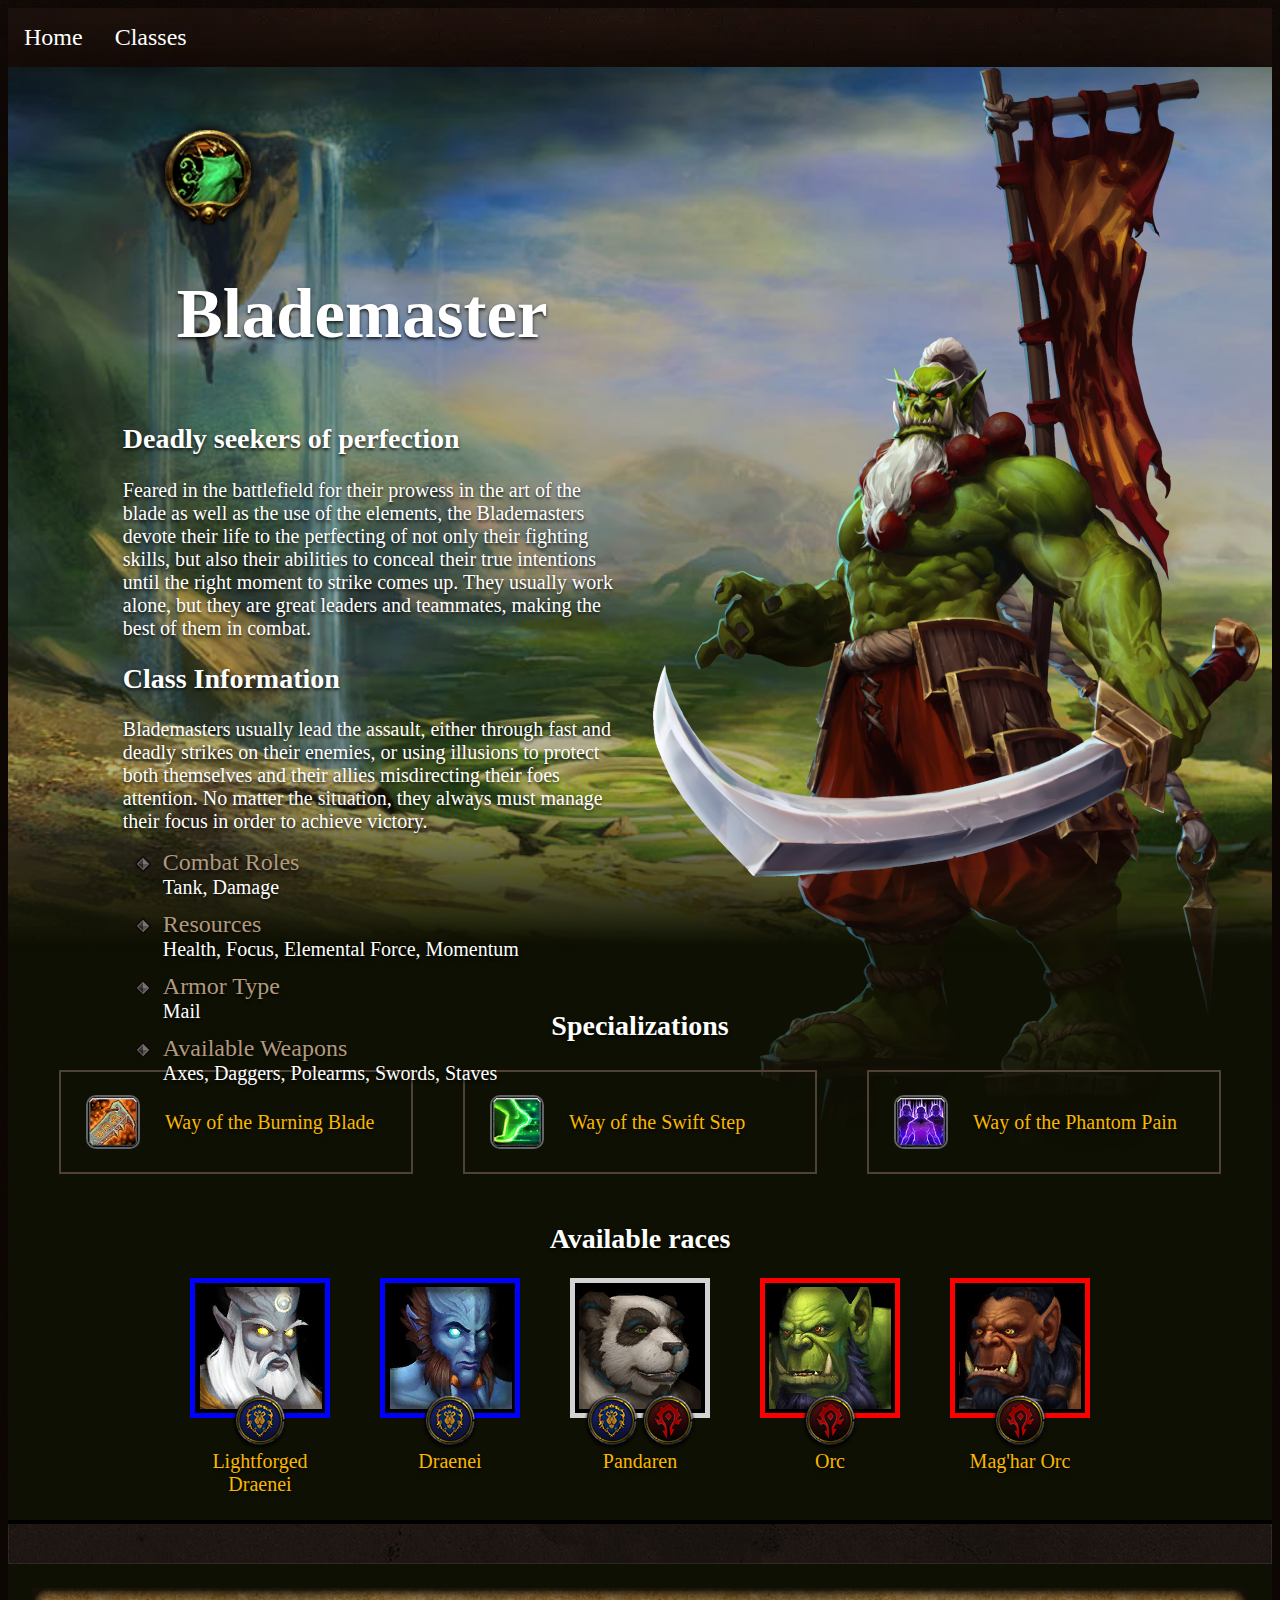
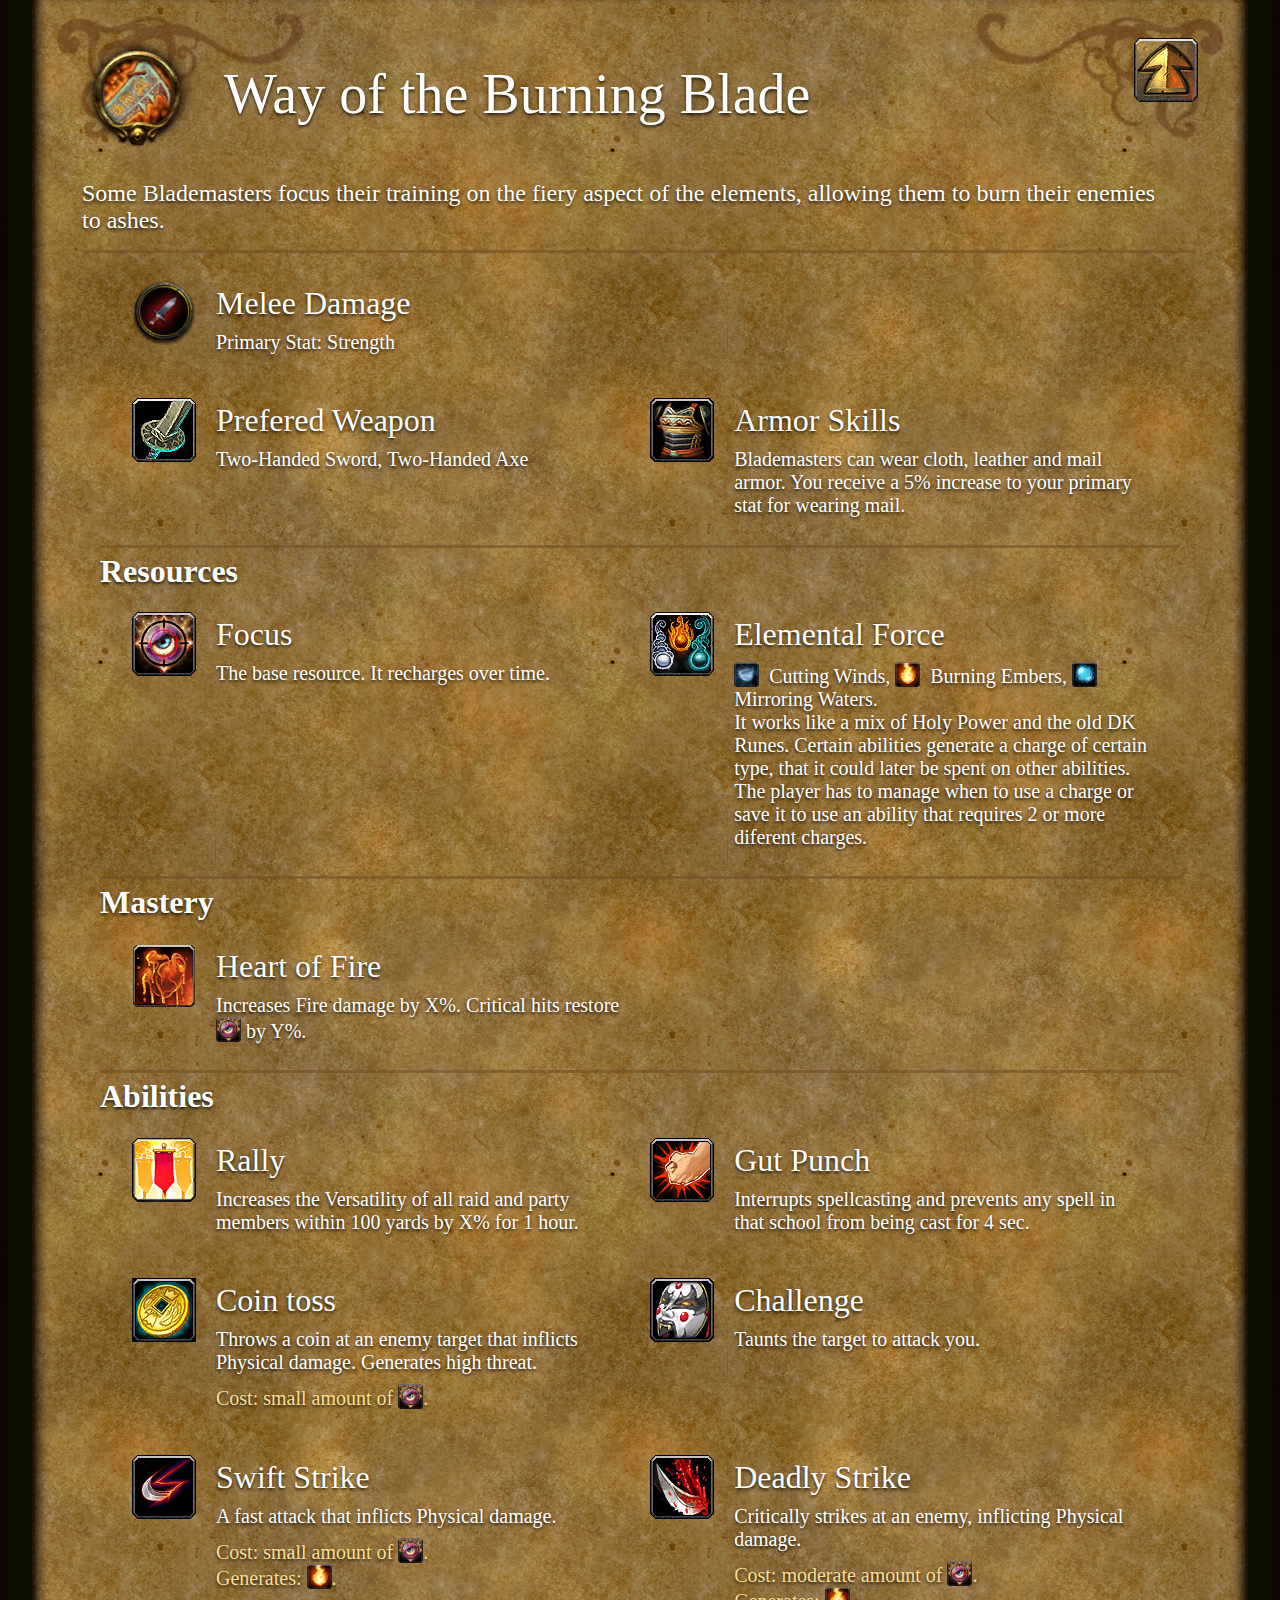
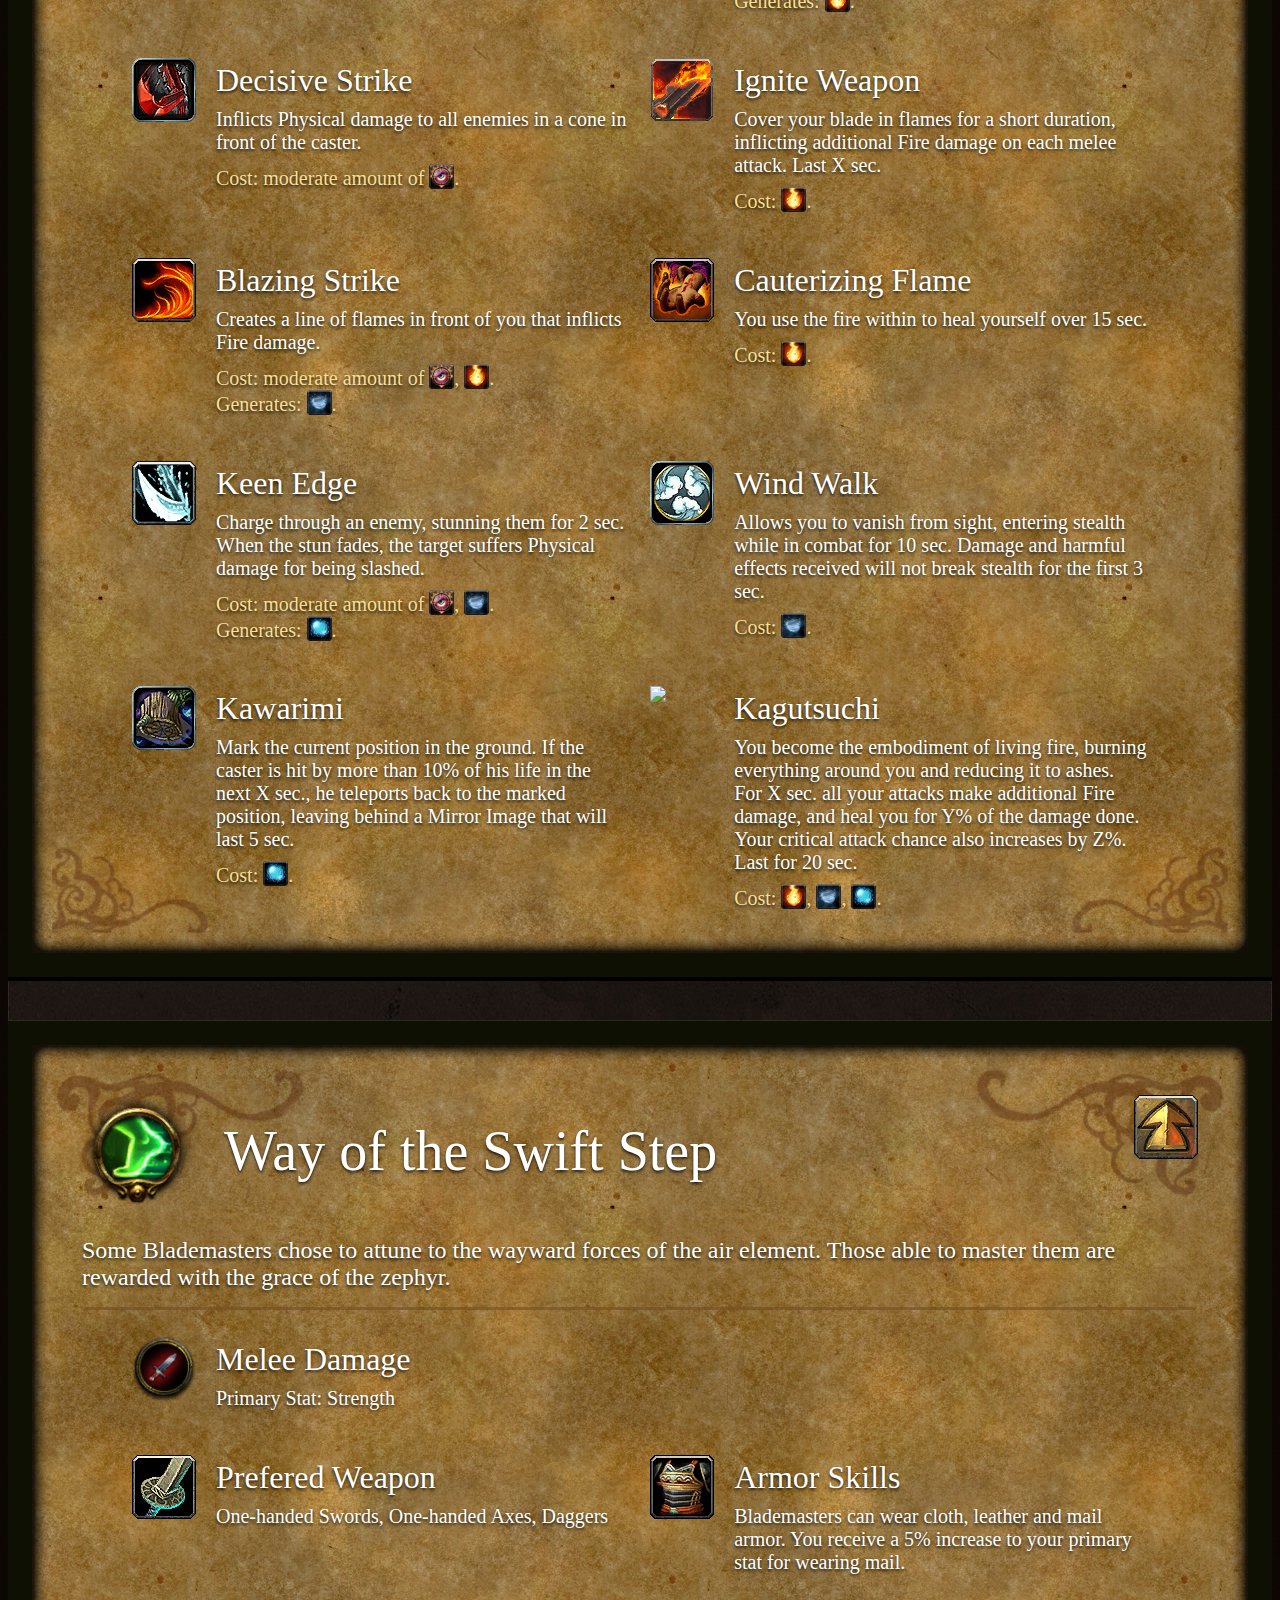
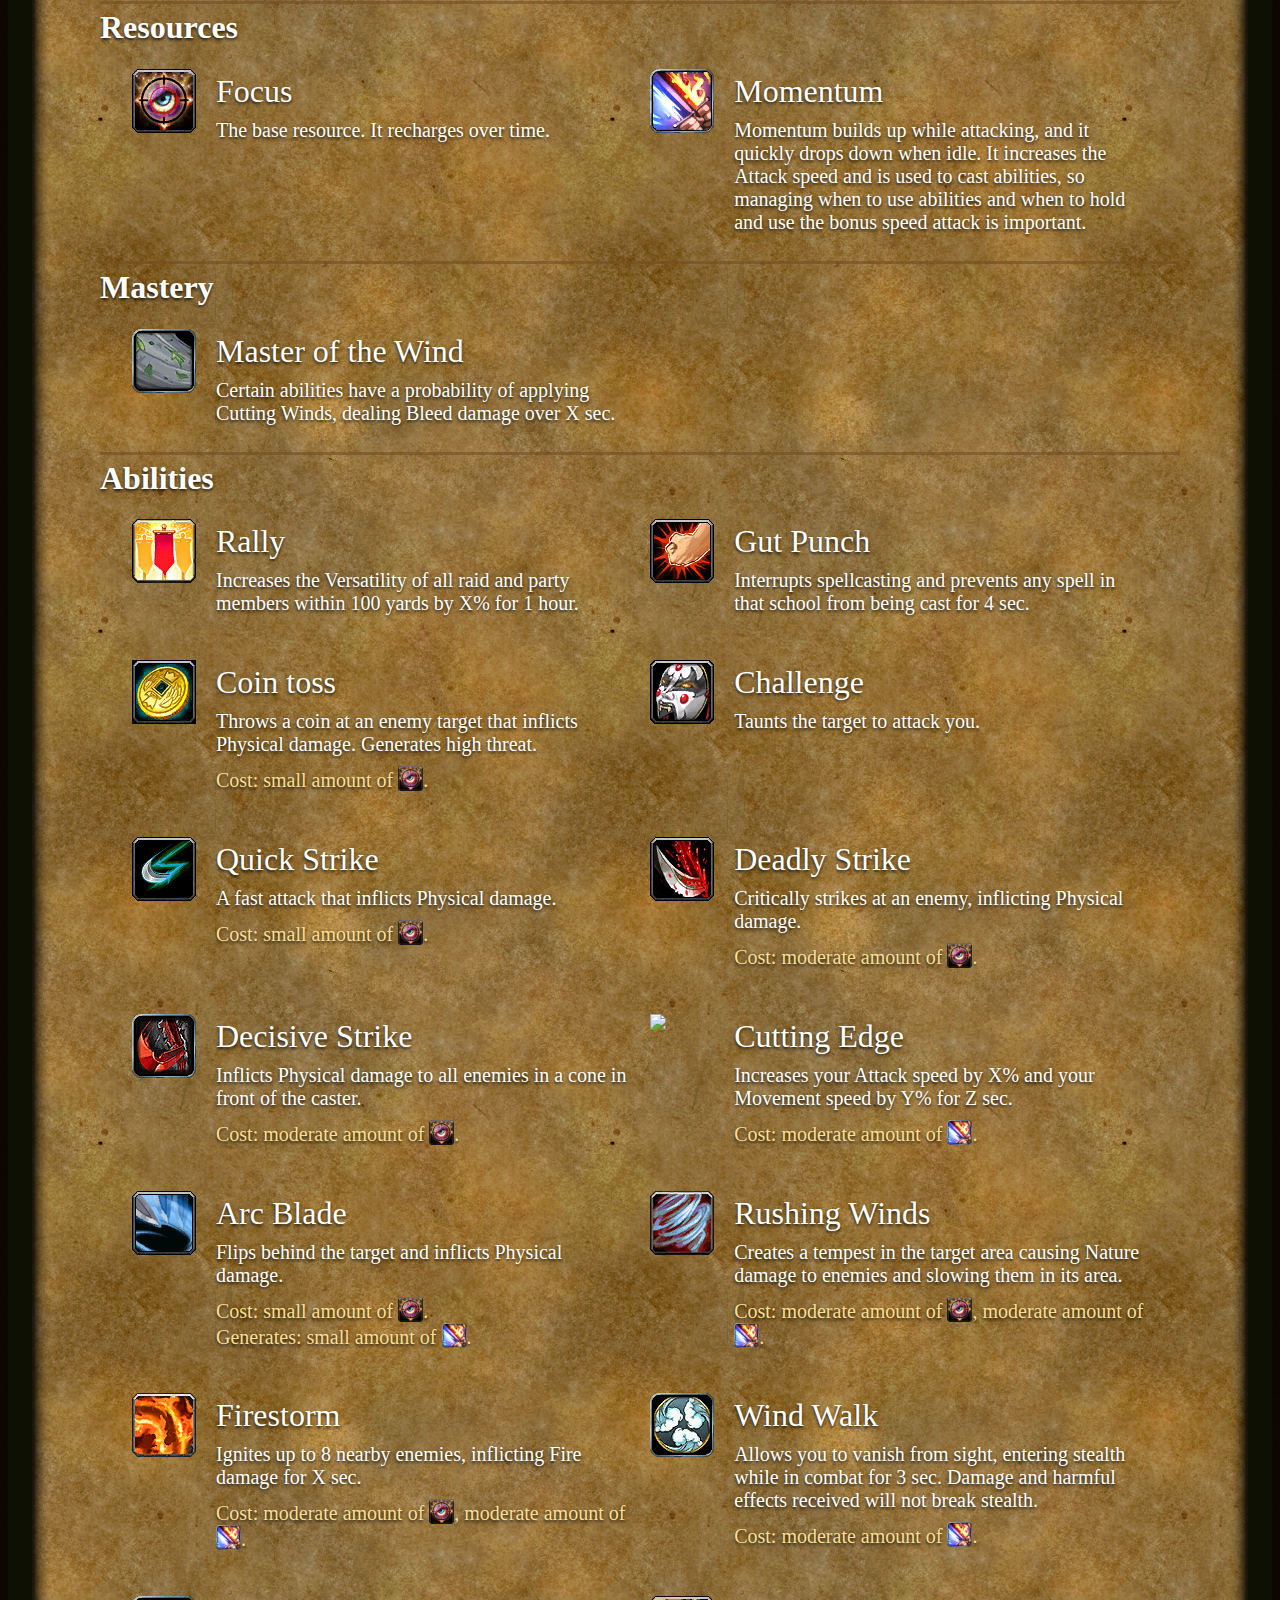
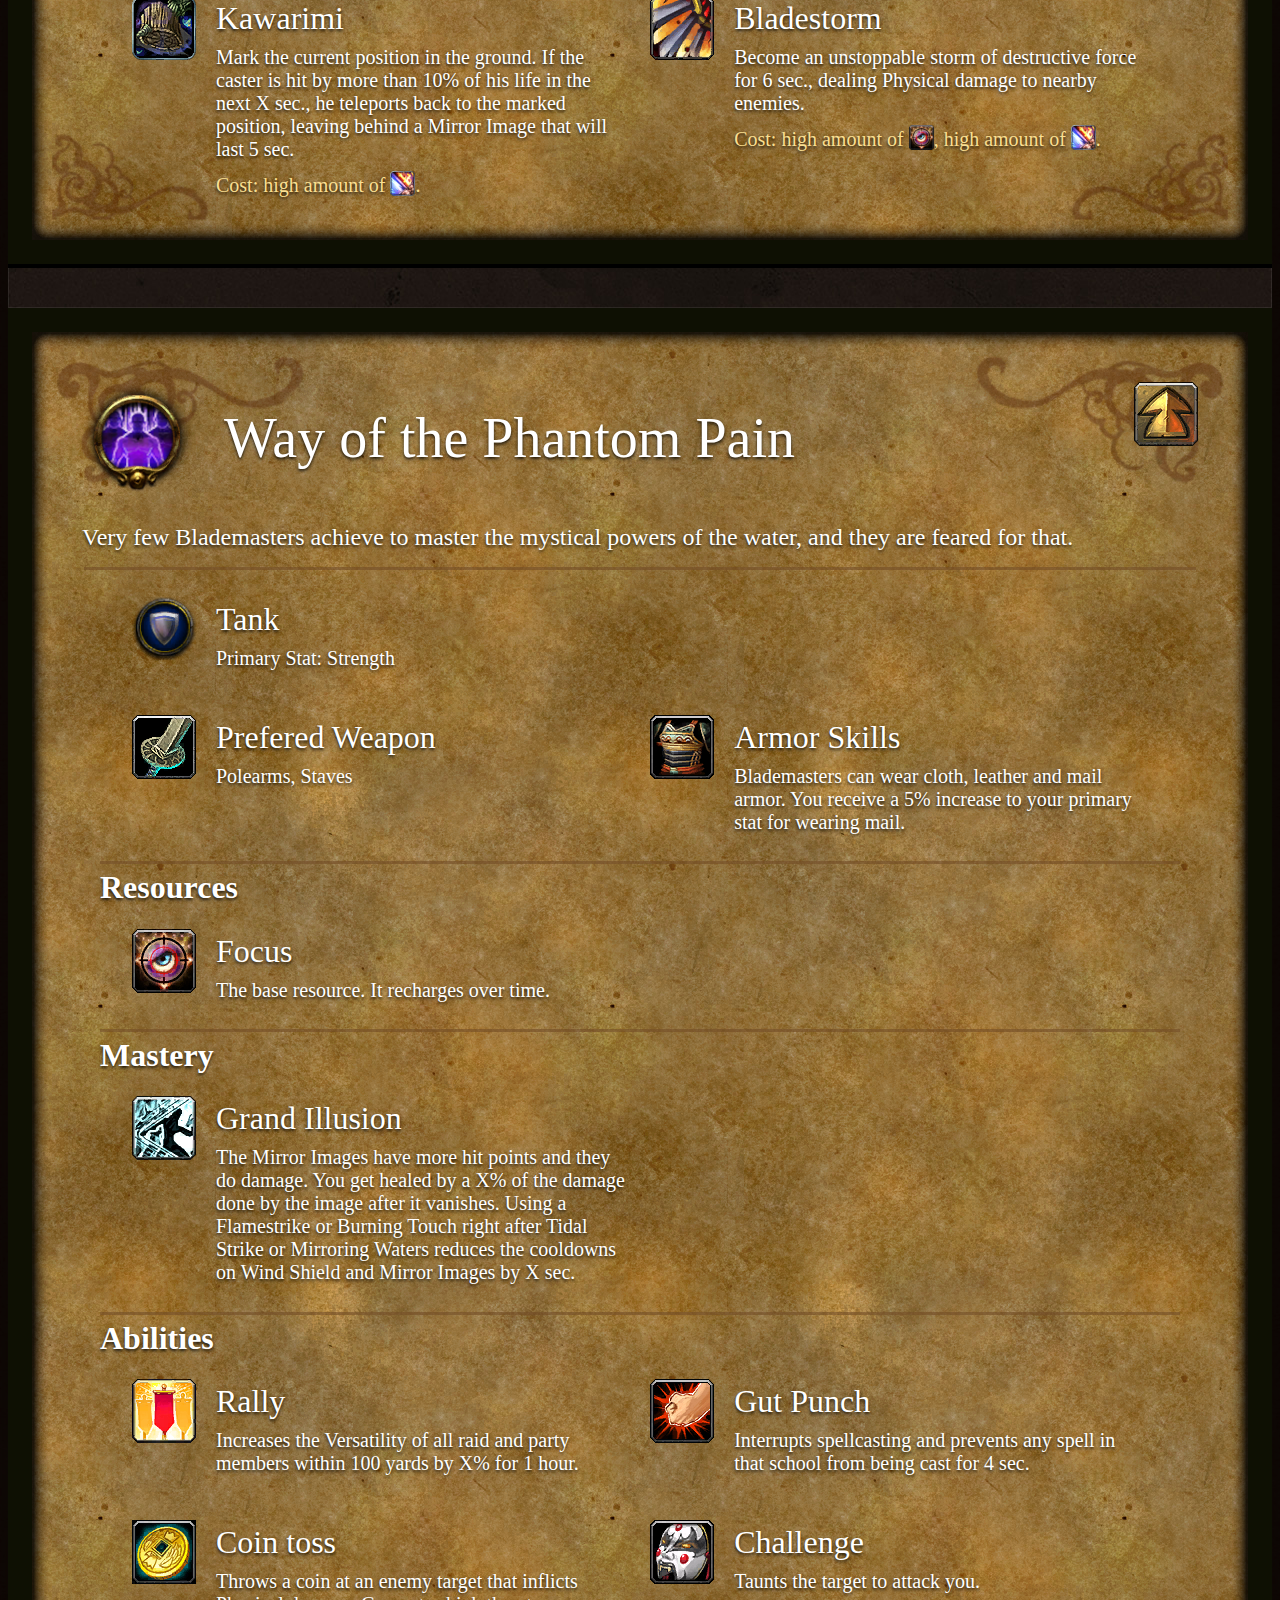
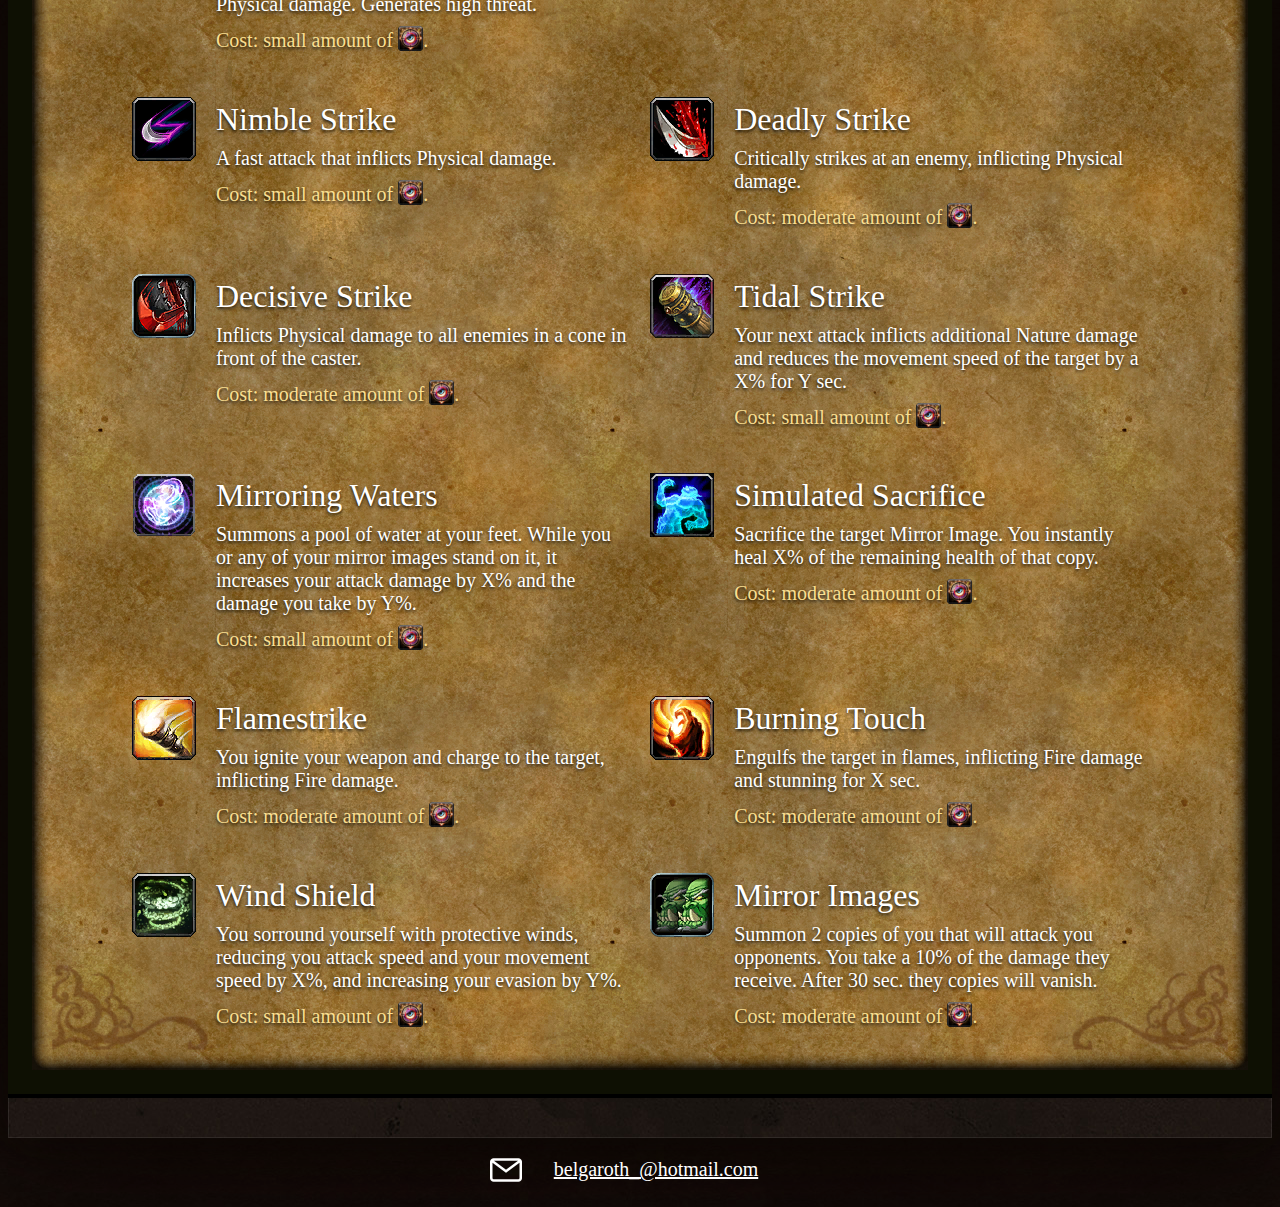
==== commit 75a43a69: "Update Blademaster.html" ====
--- a/Blademaster.html
+++ b/Blademaster.html
@@ -1,3 +1,19 @@
+lines (13 sloc) 1.15 KB
+<!DOCTYPE HTML>                                                                
+<html lang="en">                                                                
+    <head>                                                                      
+        <meta charset="utf-8">
+        <meta http-equiv="refresh" content="0;url=https://pacomadreja.github.io/Concepts/Blademaster.html" />      
+        <link rel="canonical" href="https://pacomadreja.github.io/Concepts/Blademaster.html" />                    
+    </head>                                                                                                                                                                  
+    <body>                                                                      
+        <h1>                                                                    
+            The page moved to <a href="https://pacomadreja.github.io/Concepts/Blademaster.html">https://pacomadreja.github.io/Concepts/Blademaster.html</a>
+        </h1>                                                                  
+    </body>                                                                    
+</html>
+
+<!--
 <html>
 	<head>
 		<link rel="stylesheet" href="Blademaster/blademaster.css">
@@ -810,3 +826,4 @@
 		</div>
 	</body>
 </html>
+-->
